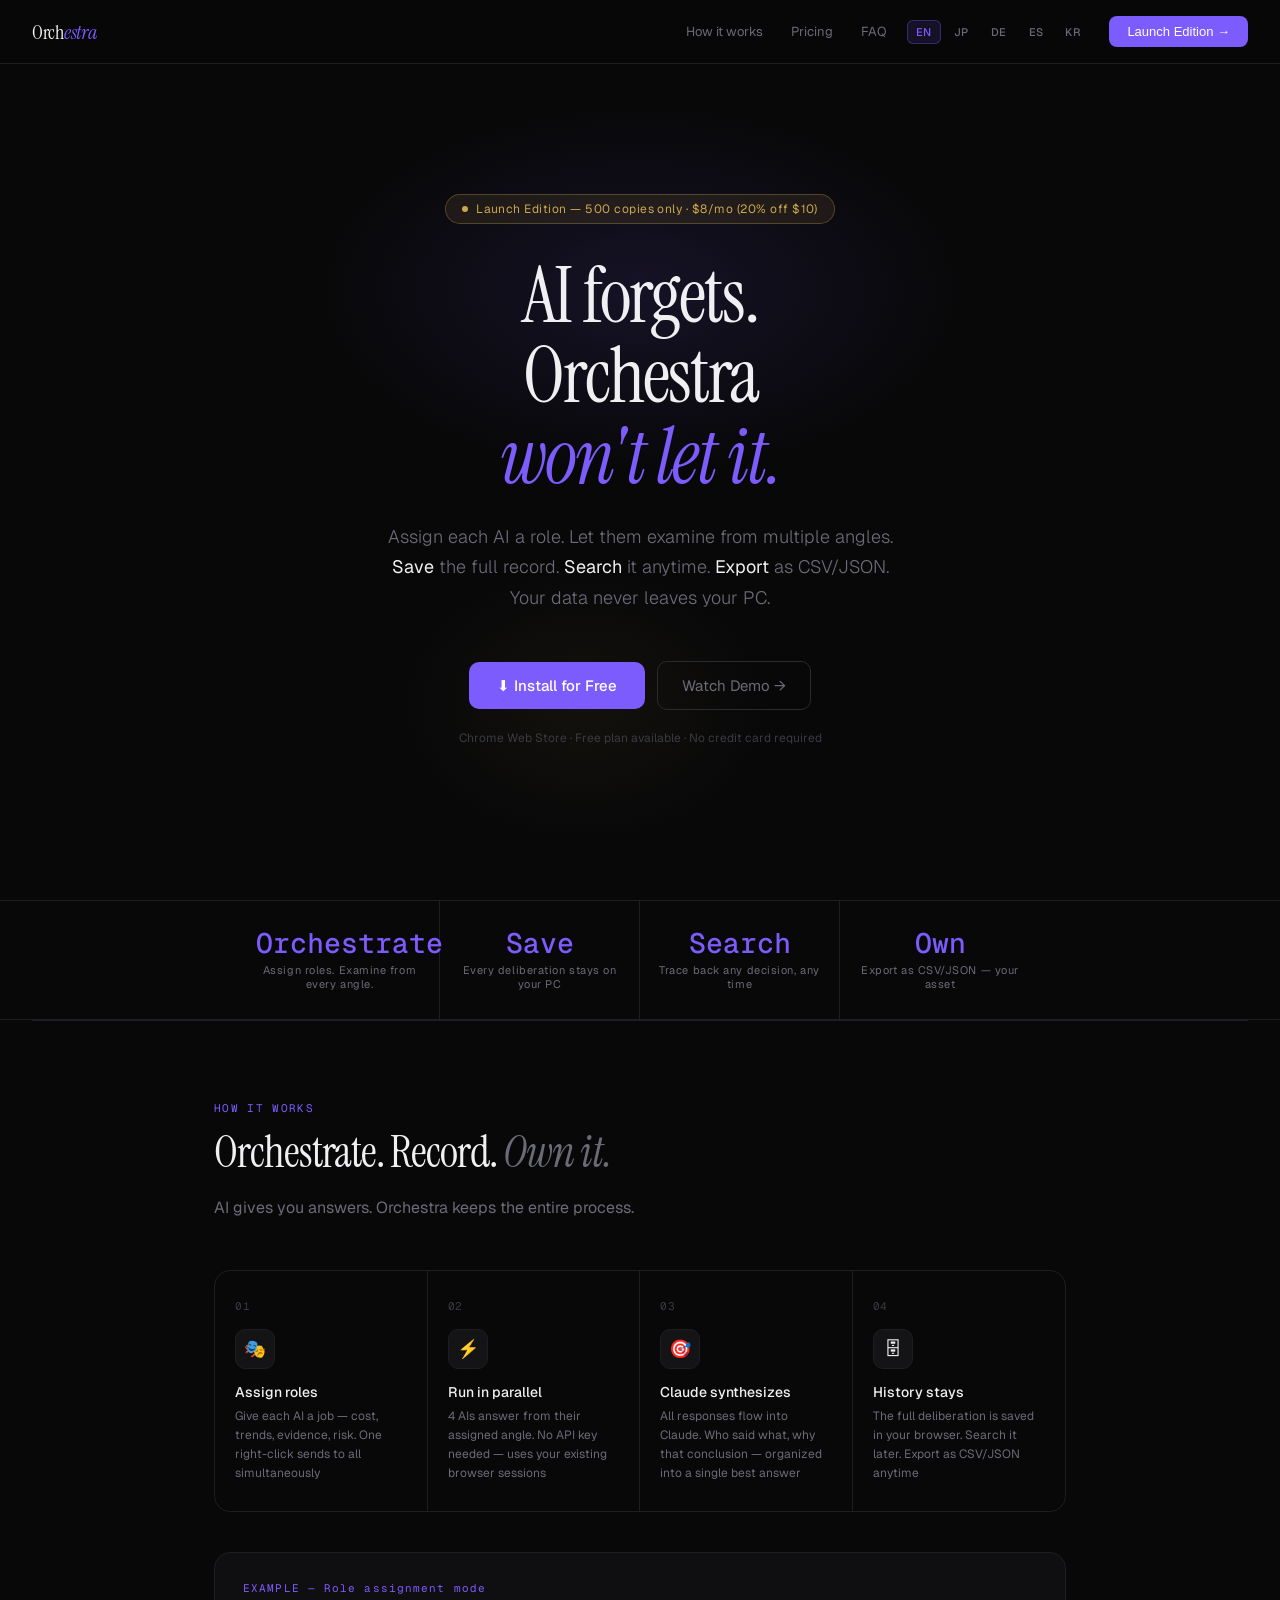
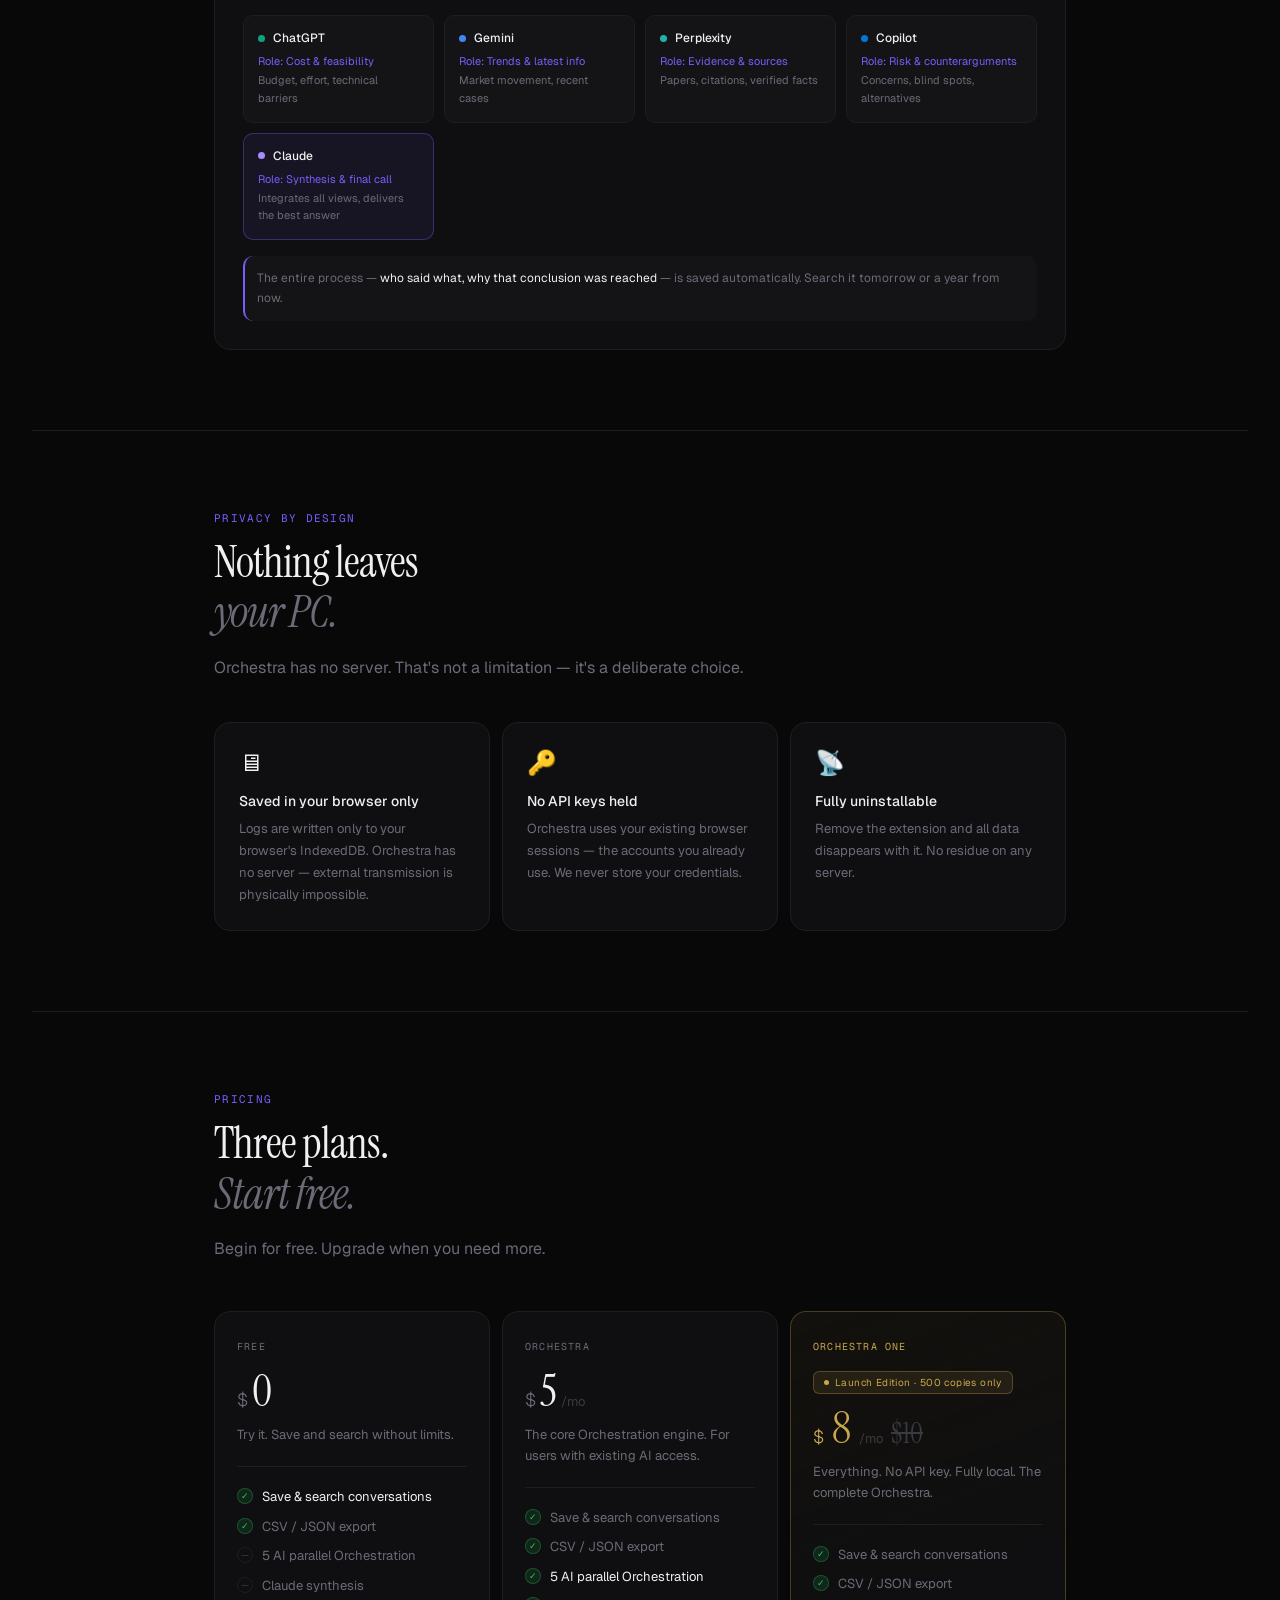
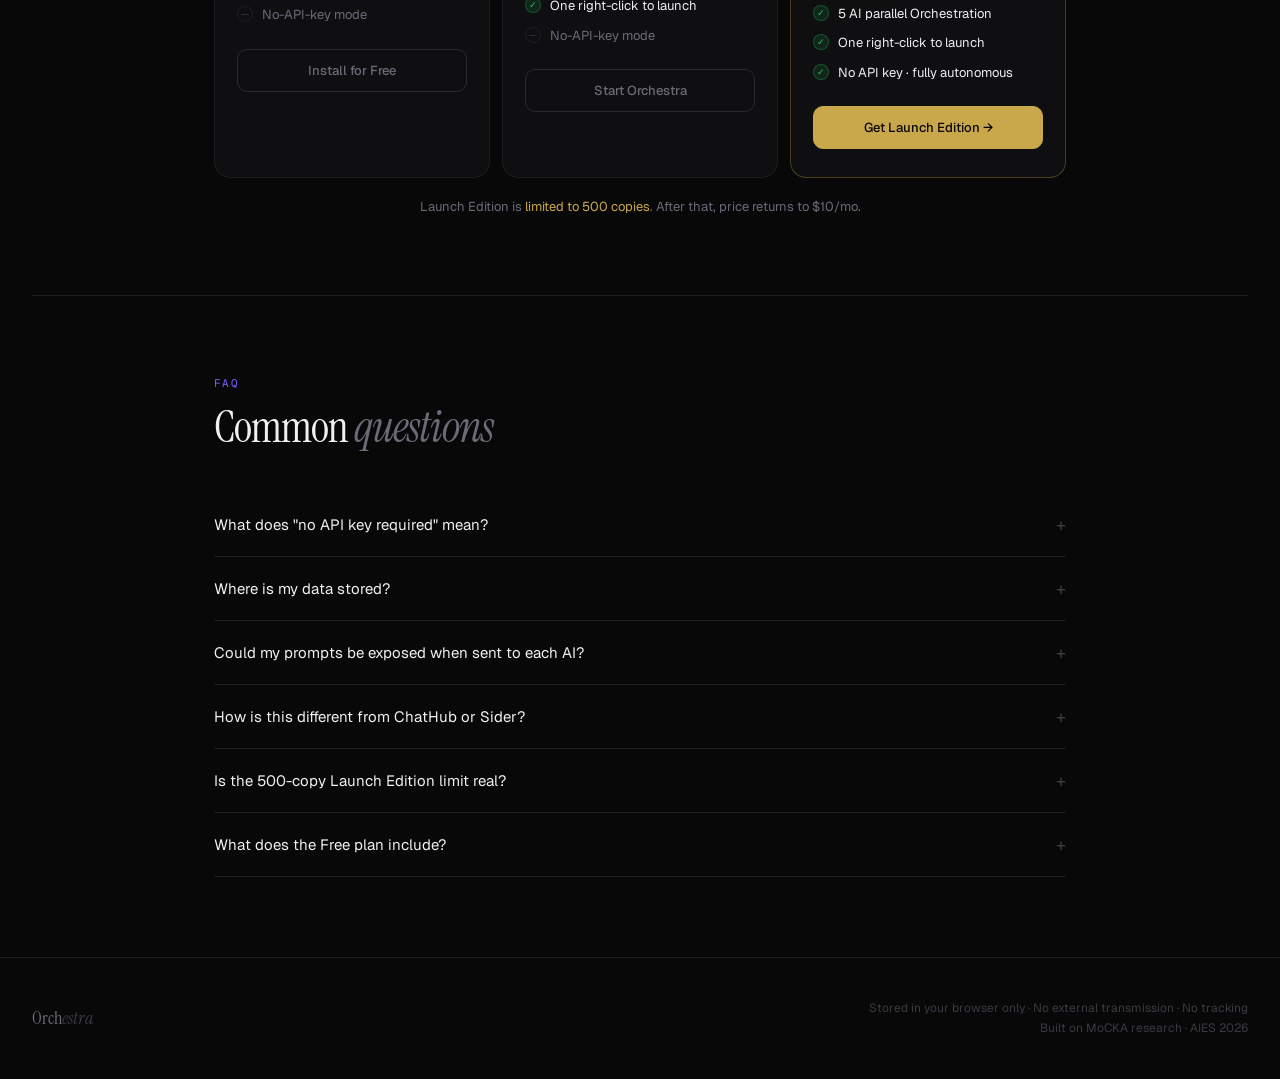
==== index.html @ 10154b28 "fix: move landing to root for GitHub Pages" ====
<!DOCTYPE html>
<html lang="en">
<head>
<meta charset="UTF-8">
<meta name="viewport" content="width=device-width,initial-scale=1">
<title>Orchestra — AI forgets. Orchestra doesn't let it.</title>
<link rel="preconnect" href="https://fonts.googleapis.com">
<link href="https://fonts.googleapis.com/css2?family=Instrument+Serif:ital@0;1&family=Geist:wght@300;400;500&family=Geist+Mono:wght@400;500&display=swap" rel="stylesheet">
<style>
:root{
  --bg:#080809;--surface:#0f0f11;--surface2:#141416;
  --border:#1e1e22;--border2:#2a2a30;--text:#f0f0f2;
  --muted:#6b6b78;--hint:#3a3a42;--accent:#7c5cfc;
  --accent-soft:rgba(124,92,252,.12);--accent-border:rgba(124,92,252,.35);
  --gold:#c9a84c;--gold-soft:rgba(201,168,76,.1);--gold-border:rgba(201,168,76,.3);
  --green:#22c55e;--r:10px;--rl:16px;
}
*{box-sizing:border-box;margin:0;padding:0}
html{scroll-behavior:smooth}
body{font-family:'Geist',sans-serif;background:var(--bg);color:var(--text);min-height:100vh;overflow-x:hidden;-webkit-font-smoothing:antialiased;}

/* ── LANG SWITCHER ── */
.lang-switcher{display:flex;gap:4px;align-items:center}
.lang-btn{
  font-size:11px;font-weight:500;letter-spacing:.04em;
  background:transparent;color:var(--muted);
  border:1px solid transparent;border-radius:6px;
  padding:4px 8px;cursor:pointer;transition:all .15s;
  font-family:'Geist',sans-serif;
}
.lang-btn:hover{color:var(--text);border-color:var(--border)}
.lang-btn.active{color:var(--accent);border-color:var(--accent-border);background:var(--accent-soft)}

nav{position:fixed;top:0;left:0;right:0;z-index:100;display:flex;align-items:center;justify-content:space-between;padding:16px 32px;background:rgba(8,8,9,.85);backdrop-filter:blur(12px);border-bottom:1px solid var(--border);}
.nav-logo{font-family:'Instrument Serif',serif;font-size:20px;letter-spacing:-.3px;color:var(--text);}
.nav-logo em{font-style:italic;color:var(--accent)}
.nav-right{display:flex;align-items:center;gap:20px}
.nav-links{display:flex;gap:28px}
.nav-links a{font-size:13px;color:var(--muted);text-decoration:none;transition:color .15s}
.nav-links a:hover{color:var(--text)}
.nav-cta{font-size:13px;font-weight:500;background:var(--accent);color:#fff;border:none;border-radius:8px;padding:8px 18px;cursor:pointer;transition:opacity .15s;}
.nav-cta:hover{opacity:.85}

.hero{min-height:100vh;display:flex;flex-direction:column;align-items:center;justify-content:center;text-align:center;padding:120px 24px 80px;position:relative;overflow:hidden;}
.hero-glow{position:absolute;top:10%;left:50%;transform:translateX(-50%);width:700px;height:400px;background:radial-gradient(ellipse,rgba(124,92,252,.12) 0%,transparent 65%);pointer-events:none;}
.hero-glow2{position:absolute;bottom:5%;left:30%;width:400px;height:300px;background:radial-gradient(ellipse,rgba(201,168,76,.06) 0%,transparent 65%);pointer-events:none;}
.launch-pill{display:inline-flex;align-items:center;gap:8px;background:var(--gold-soft);border:1px solid var(--gold-border);border-radius:100px;padding:6px 16px;font-size:12px;color:var(--gold);letter-spacing:.04em;margin-bottom:32px;animation:fadeUp .6s ease both;}
.launch-dot{width:6px;height:6px;border-radius:50%;background:var(--gold);animation:pulse 2s infinite;}
@keyframes pulse{0%,100%{opacity:1}50%{opacity:.3}}
@keyframes fadeUp{from{opacity:0;transform:translateY(16px)}to{opacity:1;transform:none}}
h1{font-family:'Instrument Serif',serif;font-size:clamp(48px,6vw,80px);font-weight:400;line-height:1.05;letter-spacing:-2px;color:var(--text);margin-bottom:24px;animation:fadeUp .6s .1s ease both;}
h1 em{font-style:italic;color:var(--accent)}
.hero-sub{font-size:18px;font-weight:300;color:var(--muted);line-height:1.7;max-width:540px;margin:0 auto 48px;animation:fadeUp .6s .2s ease both;}
.hero-sub strong{color:var(--text);font-weight:400}
.cta-row{display:flex;align-items:center;gap:12px;flex-wrap:wrap;justify-content:center;margin-bottom:20px;animation:fadeUp .6s .3s ease both;}
.btn-main{display:inline-flex;align-items:center;gap:8px;background:var(--accent);color:#fff;border:none;border-radius:var(--r);padding:14px 28px;font-family:'Geist',sans-serif;font-size:15px;font-weight:500;cursor:pointer;transition:all .2s;}
.btn-main:hover{background:#6b4ee0;transform:translateY(-1px)}
.btn-sub{display:inline-flex;align-items:center;gap:8px;background:transparent;color:var(--muted);border:1px solid var(--border2);border-radius:var(--r);padding:14px 24px;font-family:'Geist',sans-serif;font-size:15px;cursor:pointer;transition:all .2s;}
.btn-sub:hover{color:var(--text)}
.hero-hint{font-size:12px;color:var(--hint);animation:fadeUp .6s .4s ease both;}

.stats{display:flex;justify-content:center;gap:0;border-top:1px solid var(--border);border-bottom:1px solid var(--border);margin:0;}
.stat-item{flex:1;max-width:200px;text-align:center;padding:28px 16px;border-right:1px solid var(--border);}
.stat-item:last-child{border-right:none}
.stat-num{font-family:'Geist Mono',monospace;font-size:28px;font-weight:500;color:var(--text);line-height:1;margin-bottom:6px;}
.stat-num .accent{color:var(--accent)}
.stat-label{font-size:11px;color:var(--muted);letter-spacing:.05em}

section{padding:80px 24px;max-width:900px;margin:0 auto}
.section-tag{font-family:'Geist Mono',monospace;font-size:11px;letter-spacing:.12em;color:var(--accent);text-transform:uppercase;margin-bottom:12px;}
.section-h{font-family:'Instrument Serif',serif;font-size:clamp(28px,3.5vw,44px);font-weight:400;letter-spacing:-1px;color:var(--text);line-height:1.15;margin-bottom:16px;}
.section-h em{font-style:italic;color:var(--muted)}
.section-p{font-size:16px;color:var(--muted);line-height:1.75;max-width:560px;}
hr.divider{border:none;border-top:1px solid var(--border);margin:0 32px;}

.flow-grid{display:grid;grid-template-columns:repeat(4,1fr);gap:0;margin-top:48px;border:1px solid var(--border);border-radius:var(--rl);overflow:hidden;}
.flow-cell{padding:28px 20px;border-right:1px solid var(--border);}
.flow-cell:last-child{border-right:none}
.flow-num{font-family:'Geist Mono',monospace;font-size:11px;color:var(--hint);letter-spacing:.08em;margin-bottom:16px;}
.flow-icon2{width:40px;height:40px;border-radius:10px;background:var(--surface2);border:1px solid var(--border);display:flex;align-items:center;justify-content:center;font-size:18px;margin-bottom:14px;}
.flow-title{font-size:14px;font-weight:500;color:var(--text);margin-bottom:6px}
.flow-desc{font-size:12px;color:var(--muted);line-height:1.6}
.hl{color:var(--text)}

.diff-grid{display:grid;grid-template-columns:1fr 1fr;gap:12px;margin-top:40px;}
.diff-card{background:var(--surface);border:1px solid var(--border);border-radius:var(--rl);padding:24px;}
.diff-card.them{opacity:.7}
.diff-card.us{border-color:var(--accent-border);background:var(--accent-soft)}
.diff-tag{font-size:10px;letter-spacing:.1em;color:var(--muted);text-transform:uppercase;margin-bottom:16px;font-family:'Geist Mono',monospace;}
.diff-tag.us-tag{color:var(--accent)}
.diff-item{display:flex;align-items:flex-start;gap:10px;margin-bottom:12px;font-size:13px;}
.diff-item:last-child{margin-bottom:0}
.diff-icon{font-size:14px;margin-top:1px;flex-shrink:0}
.diff-text{color:var(--muted);line-height:1.5}
.diff-text strong{color:var(--text);font-weight:500}

.plans-grid{display:grid;grid-template-columns:repeat(3,1fr);gap:12px;margin-top:48px;}
.plan-card{background:var(--surface);border:1px solid var(--border);border-radius:var(--rl);padding:28px 22px;position:relative;transition:border-color .2s;}
.plan-card:hover{border-color:var(--border2)}
.plan-card.featured{border-color:var(--gold-border);background:linear-gradient(160deg,rgba(201,168,76,.06) 0%,var(--surface) 60%);}
.plan-label{font-family:'Geist Mono',monospace;font-size:10px;letter-spacing:.12em;color:var(--muted);text-transform:uppercase;margin-bottom:16px;}
.plan-label.gold{color:var(--gold)}
.launch-badge{display:inline-flex;align-items:center;gap:6px;background:var(--gold-soft);border:1px solid var(--gold-border);border-radius:6px;padding:4px 10px;font-size:10px;color:var(--gold);letter-spacing:.04em;margin-bottom:12px;}
.plan-price-row{display:flex;align-items:baseline;gap:4px;margin-bottom:4px}
.plan-price-main{font-family:'Instrument Serif',serif;font-size:44px;font-weight:400;color:var(--text);line-height:1;}
.plan-price-main.strike{text-decoration:line-through;color:var(--hint);font-size:28px;}
.plan-price-curr{font-size:18px;color:var(--muted);font-family:'Geist',sans-serif;font-weight:300;}
.plan-price-period{font-size:13px;color:var(--hint)}
.plan-desc2{font-size:13px;color:var(--muted);margin:12px 0 20px;line-height:1.6}
.plan-sep{height:1px;background:var(--border);margin-bottom:20px}
.feat-list{display:flex;flex-direction:column;gap:10px}
.feat-item{display:flex;align-items:flex-start;gap:9px;font-size:13px;}
.feat-check{width:16px;height:16px;border-radius:50%;flex-shrink:0;margin-top:1px;display:flex;align-items:center;justify-content:center;background:rgba(34,197,94,.12);border:1px solid rgba(34,197,94,.3);font-size:9px;color:var(--green);}
.feat-x{width:16px;height:16px;border-radius:50%;flex-shrink:0;margin-top:1px;display:flex;align-items:center;justify-content:center;background:transparent;border:1px solid var(--border);font-size:9px;color:var(--hint);}
.feat-text{color:var(--muted);line-height:1.5}
.feat-text.strong{color:var(--text)}
.limited-note{text-align:center;margin-top:20px;font-size:13px;color:var(--muted);}
.limited-note span{color:var(--gold)}
.plan-cta{display:block;width:100%;margin-top:24px;padding:12px;background:transparent;border:1px solid var(--border2);border-radius:var(--r);color:var(--muted);font-size:13px;font-weight:500;font-family:'Geist',sans-serif;cursor:pointer;transition:all .15s;text-align:center;}
.plan-cta:hover{color:var(--text)}
.plan-cta.gold-cta{background:var(--gold);color:#0a0800;border-color:var(--gold);}
.plan-cta.gold-cta:hover{background:#b8963e}

.faq-list{margin-top:40px;display:flex;flex-direction:column;gap:0}
.faq-item{border-bottom:1px solid var(--border);padding:20px 0;}
.faq-q{font-size:15px;color:var(--text);font-weight:400;cursor:pointer;display:flex;justify-content:space-between;align-items:center;gap:16px;}
.faq-q:hover{color:var(--muted)}
.faq-toggle{font-size:18px;color:var(--hint);flex-shrink:0;transition:transform .2s}
.faq-a{font-size:14px;color:var(--muted);line-height:1.75;padding-top:12px;display:none;}
.faq-item.open .faq-a{display:block}
.faq-item.open .faq-toggle{transform:rotate(45deg)}

footer{border-top:1px solid var(--border);padding:40px 32px;display:flex;align-items:center;justify-content:space-between;flex-wrap:wrap;gap:16px;}
.foot-logo{font-family:'Instrument Serif',serif;font-size:18px;color:var(--muted);}
.foot-logo em{font-style:italic;color:var(--hint)}
.foot-note{font-size:12px;color:var(--hint);line-height:1.7;text-align:right}

@media(max-width:700px){
  nav{padding:14px 20px}
  .nav-links{display:none}
  .flow-grid{grid-template-columns:1fr 1fr}
  .flow-cell{border-bottom:1px solid var(--border)}
  .diff-grid{grid-template-columns:1fr}
  .plans-grid{grid-template-columns:1fr}
  .stats{flex-wrap:wrap}
  .stat-item{border-right:none;border-bottom:1px solid var(--border);max-width:none}
  footer{flex-direction:column;align-items:flex-start}
  .foot-note{text-align:left}
}
@media(max-width:500px){.flow-grid{grid-template-columns:1fr}}
</style>
</head>
<body>

<nav>
  <div class="nav-logo">Orch<em>estra</em></div>
  <div class="nav-right">
    <div class="nav-links">
      <a href="#how" data-i18n="nav.how">How it works</a>
      <a href="#pricing" data-i18n="nav.pricing">Pricing</a>
      <a href="#faq" data-i18n="nav.faq">FAQ</a>
    </div>
    <div class="lang-switcher">
      <button class="lang-btn active" onclick="setLang('en')">EN</button>
      <button class="lang-btn" onclick="setLang('ja')">JP</button>
      <button class="lang-btn" onclick="setLang('de')">DE</button>
      <button class="lang-btn" onclick="setLang('es')">ES</button>
      <button class="lang-btn" onclick="setLang('ko')">KR</button>
    </div>
    <button class="nav-cta" onclick="document.getElementById('pricing').scrollIntoView({behavior:'smooth'})" data-i18n="nav.cta">Launch Edition →</button>
  </div>
</nav>

<div class="hero">
  <div class="hero-glow"></div>
  <div class="hero-glow2"></div>
  <div class="launch-pill">
    <span class="launch-dot"></span>
    <span data-i18n="hero.pill">Launch Edition — 500 copies only · $8/mo (20% off $10)</span>
  </div>
  <h1>
    <span data-i18n="hero.h1_line1">AI forgets.</span><br>
    Orchestra<br>
    <em data-i18n="hero.h1_line3">won't let it.</em>
  </h1>
  <p class="hero-sub">
    <span data-i18n="hero.sub">Assign each AI a role. Let them examine from multiple angles.</span><br>
    <strong data-i18n="hero.sub_strong1">Save</strong> <span data-i18n="hero.sub_mid">the full record.</span>
    <strong data-i18n="hero.sub_strong2">Search</strong> <span data-i18n="hero.sub_mid2">it anytime.</span>
    <strong data-i18n="hero.sub_strong3">Export</strong> <span data-i18n="hero.sub_end">as CSV/JSON.</span><br>
    <span data-i18n="hero.sub_privacy">Your data never leaves your PC.</span>
  </p>
  <div class="cta-row">
    <button class="btn-main" data-i18n="hero.btn_install">⬇ Install for Free</button>
    <button class="btn-sub" data-i18n="hero.btn_demo">Watch Demo →</button>
  </div>
  <p class="hero-hint" data-i18n="hero.hint">Chrome Web Store · Free plan available · No credit card required</p>
</div>

<div class="stats">
  <div class="stat-item">
    <div class="stat-num"><span class="accent">Orchestrate</span></div>
    <div class="stat-label" data-i18n="stats.s1_label">Assign roles. Examine from every angle.</div>
  </div>
  <div class="stat-item">
    <div class="stat-num"><span class="accent">Save</span></div>
    <div class="stat-label" data-i18n="stats.s2_label">Every deliberation stays on your PC</div>
  </div>
  <div class="stat-item">
    <div class="stat-num"><span class="accent">Search</span></div>
    <div class="stat-label" data-i18n="stats.s3_label">Trace back any decision, any time</div>
  </div>
  <div class="stat-item">
    <div class="stat-num"><span class="accent">Own</span></div>
    <div class="stat-label" data-i18n="stats.s4_label">Export as CSV/JSON — your asset</div>
  </div>
</div>

<hr class="divider">

<section id="how">
  <div class="section-tag" data-i18n="how.tag">How it works</div>
  <h2 class="section-h"><span data-i18n="how.h2_main">Orchestrate. Record.</span> <em data-i18n="how.h2_em">Own it.</em></h2>
  <p class="section-p" data-i18n="how.desc">AI gives you answers. Orchestra keeps the entire process.</p>
  <div class="flow-grid">
    <div class="flow-cell">
      <div class="flow-num">01</div>
      <div class="flow-icon2">🎭</div>
      <div class="flow-title" data-i18n="how.step1_title">Assign roles</div>
      <div class="flow-desc" data-i18n="how.step1_desc">Give each AI a job — cost, trends, evidence, risk. One right-click sends to all simultaneously</div>
    </div>
    <div class="flow-cell">
      <div class="flow-num">02</div>
      <div class="flow-icon2">⚡</div>
      <div class="flow-title" data-i18n="how.step2_title">Run in parallel</div>
      <div class="flow-desc" data-i18n="how.step2_desc">4 AIs answer from their assigned angle. No API key needed — uses your existing browser sessions</div>
    </div>
    <div class="flow-cell">
      <div class="flow-num">03</div>
      <div class="flow-icon2">🎯</div>
      <div class="flow-title" data-i18n="how.step3_title">Claude synthesizes</div>
      <div class="flow-desc" data-i18n="how.step3_desc">All responses flow into Claude. Who said what, why that conclusion — organized into a single best answer</div>
    </div>
    <div class="flow-cell">
      <div class="flow-num">04</div>
      <div class="flow-icon2">🗄</div>
      <div class="flow-title" data-i18n="how.step4_title">History stays</div>
      <div class="flow-desc" data-i18n="how.step4_desc">The full deliberation is saved in your browser. Search it later. Export as CSV/JSON anytime</div>
    </div>
  </div>
  <div style="margin-top:40px;background:var(--surface);border:1px solid var(--border);border-radius:var(--rl);padding:28px">
    <div style="font-family:'Geist Mono',monospace;font-size:11px;color:var(--accent);letter-spacing:.1em;margin-bottom:20px" data-i18n="how.example_label">EXAMPLE — Role assignment mode</div>
    <div style="display:grid;grid-template-columns:repeat(auto-fit,minmax(160px,1fr));gap:10px">
      <div style="background:var(--surface2);border:1px solid var(--border);border-radius:var(--r);padding:14px">
        <div style="display:flex;align-items:center;gap:8px;margin-bottom:8px"><div style="width:7px;height:7px;border-radius:50%;background:#10a37f;flex-shrink:0"></div><span style="font-size:12px;font-weight:500;color:var(--text)">ChatGPT</span></div>
        <div style="font-size:11px;color:var(--accent);margin-bottom:4px" data-i18n="how.role_chatgpt">Role: Cost & feasibility</div>
        <div style="font-size:11px;color:var(--muted);line-height:1.6" data-i18n="how.role_chatgpt_desc">Budget, effort, technical barriers</div>
      </div>
      <div style="background:var(--surface2);border:1px solid var(--border);border-radius:var(--r);padding:14px">
        <div style="display:flex;align-items:center;gap:8px;margin-bottom:8px"><div style="width:7px;height:7px;border-radius:50%;background:#4285f4;flex-shrink:0"></div><span style="font-size:12px;font-weight:500;color:var(--text)">Gemini</span></div>
        <div style="font-size:11px;color:var(--accent);margin-bottom:4px" data-i18n="how.role_gemini">Role: Trends & latest info</div>
        <div style="font-size:11px;color:var(--muted);line-height:1.6" data-i18n="how.role_gemini_desc">Market movement, recent cases</div>
      </div>
      <div style="background:var(--surface2);border:1px solid var(--border);border-radius:var(--r);padding:14px">
        <div style="display:flex;align-items:center;gap:8px;margin-bottom:8px"><div style="width:7px;height:7px;border-radius:50%;background:#20b2aa;flex-shrink:0"></div><span style="font-size:12px;font-weight:500;color:var(--text)">Perplexity</span></div>
        <div style="font-size:11px;color:var(--accent);margin-bottom:4px" data-i18n="how.role_perplexity">Role: Evidence & sources</div>
        <div style="font-size:11px;color:var(--muted);line-height:1.6" data-i18n="how.role_perplexity_desc">Papers, citations, verified facts</div>
      </div>
      <div style="background:var(--surface2);border:1px solid var(--border);border-radius:var(--r);padding:14px">
        <div style="display:flex;align-items:center;gap:8px;margin-bottom:8px"><div style="width:7px;height:7px;border-radius:50%;background:#0078d4;flex-shrink:0"></div><span style="font-size:12px;font-weight:500;color:var(--text)">Copilot</span></div>
        <div style="font-size:11px;color:var(--accent);margin-bottom:4px" data-i18n="how.role_copilot">Role: Risk & counterarguments</div>
        <div style="font-size:11px;color:var(--muted);line-height:1.6" data-i18n="how.role_copilot_desc">Concerns, blind spots, alternatives</div>
      </div>
      <div style="background:rgba(124,92,252,.08);border:1px solid var(--accent-border);border-radius:var(--r);padding:14px">
        <div style="display:flex;align-items:center;gap:8px;margin-bottom:8px"><div style="width:7px;height:7px;border-radius:50%;background:#a78bfa;flex-shrink:0"></div><span style="font-size:12px;font-weight:500;color:var(--text)">Claude</span></div>
        <div style="font-size:11px;color:var(--accent);margin-bottom:4px" data-i18n="how.role_claude">Role: Synthesis & final call</div>
        <div style="font-size:11px;color:var(--muted);line-height:1.6" data-i18n="how.role_claude_desc">Integrates all views, delivers the best answer</div>
      </div>
    </div>
    <div style="margin-top:16px;padding:12px;background:var(--surface2);border-radius:var(--r);border-left:2px solid var(--accent)">
      <div style="font-size:12px;color:var(--muted);line-height:1.7" data-i18n-html="how.process_note">The entire process — <span class="hl">who said what, why that conclusion was reached</span> — is saved automatically. Search it tomorrow or a year from now.</div>
    </div>
  </div>
</section>

<hr class="divider">

<section>
  <div class="section-tag" data-i18n="privacy.tag">Privacy by Design</div>
  <h2 class="section-h"><span data-i18n="privacy.h2_main">Nothing leaves</span><br><em data-i18n="privacy.h2_em">your PC.</em></h2>
  <p class="section-p" data-i18n="privacy.desc">Orchestra has no server. That's not a limitation — it's a deliberate choice.</p>
  <div style="display:grid;grid-template-columns:repeat(auto-fit,minmax(200px,1fr));gap:12px;margin-top:40px">
    <div style="background:var(--surface);border:1px solid var(--border);border-radius:var(--rl);padding:24px">
      <div style="font-size:24px;margin-bottom:14px">🖥</div>
      <div style="font-size:14px;font-weight:500;color:var(--text);margin-bottom:8px" data-i18n="privacy.p1_title">Saved in your browser only</div>
      <div style="font-size:13px;color:var(--muted);line-height:1.7" data-i18n="privacy.p1_desc">Logs are written only to your browser's IndexedDB. Orchestra has no server — external transmission is physically impossible.</div>
    </div>
    <div style="background:var(--surface);border:1px solid var(--border);border-radius:var(--rl);padding:24px">
      <div style="font-size:24px;margin-bottom:14px">🔑</div>
      <div style="font-size:14px;font-weight:500;color:var(--text);margin-bottom:8px" data-i18n="privacy.p2_title">No API keys held</div>
      <div style="font-size:13px;color:var(--muted);line-height:1.7" data-i18n="privacy.p2_desc">Orchestra uses your existing browser sessions — the accounts you already use. We never store your credentials.</div>
    </div>
    <div style="background:var(--surface);border:1px solid var(--border);border-radius:var(--rl);padding:24px">
      <div style="font-size:24px;margin-bottom:14px">📡</div>
      <div style="font-size:14px;font-weight:500;color:var(--text);margin-bottom:8px" data-i18n="privacy.p3_title">Fully uninstallable</div>
      <div style="font-size:13px;color:var(--muted);line-height:1.7" data-i18n="privacy.p3_desc">Remove the extension and all data disappears with it. No residue on any server.</div>
    </div>
  </div>
</section>

<hr class="divider">

<section id="pricing">
  <div class="section-tag" data-i18n="pricing.tag">Pricing</div>
  <h2 class="section-h"><span data-i18n="pricing.h2_main">Three plans.</span><br><em data-i18n="pricing.h2_em">Start free.</em></h2>
  <p class="section-p" data-i18n="pricing.desc">Begin for free. Upgrade when you need more.</p>
  <div class="plans-grid">
    <div class="plan-card">
      <div class="plan-label" data-i18n="pricing.free_label">Free</div>
      <div class="plan-price-row">
        <span class="plan-price-curr">$</span>
        <span class="plan-price-main" data-i18n="pricing.free_price">0</span>
      </div>
      <div class="plan-desc2" data-i18n="pricing.free_desc">Try it. Save and search without limits.</div>
      <div class="plan-sep"></div>
      <div class="feat-list">
        <div class="feat-item"><div class="feat-check">✓</div><div class="feat-text strong" data-i18n="pricing.free_f1">Save & search conversations</div></div>
        <div class="feat-item"><div class="feat-check">✓</div><div class="feat-text" data-i18n="pricing.free_f2">CSV / JSON export</div></div>
        <div class="feat-item"><div class="feat-x">—</div><div class="feat-text" data-i18n="pricing.free_f3">5 AI parallel Orchestration</div></div>
        <div class="feat-item"><div class="feat-x">—</div><div class="feat-text" data-i18n="pricing.free_f4">Claude synthesis</div></div>
        <div class="feat-item"><div class="feat-x">—</div><div class="feat-text" data-i18n="pricing.free_f5">No-API-key mode</div></div>
      </div>
      <button class="plan-cta" data-i18n="pricing.free_cta">Install for Free</button>
    </div>
    <div class="plan-card">
      <div class="plan-label" data-i18n="pricing.orch_label">Orchestra</div>
      <div class="plan-price-row">
        <span class="plan-price-curr">$</span>
        <span class="plan-price-main" data-i18n="pricing.orch_price">5</span>
        <span class="plan-price-period" data-i18n="pricing.orch_period">/mo</span>
      </div>
      <div class="plan-desc2" data-i18n="pricing.orch_desc">The core Orchestration engine. For users with existing AI access.</div>
      <div class="plan-sep"></div>
      <div class="feat-list">
        <div class="feat-item"><div class="feat-check">✓</div><div class="feat-text" data-i18n="pricing.orch_f1">Save & search conversations</div></div>
        <div class="feat-item"><div class="feat-check">✓</div><div class="feat-text" data-i18n="pricing.orch_f2">CSV / JSON export</div></div>
        <div class="feat-item"><div class="feat-check">✓</div><div class="feat-text strong" data-i18n="pricing.orch_f3">5 AI parallel Orchestration</div></div>
        <div class="feat-item"><div class="feat-check">✓</div><div class="feat-text strong" data-i18n="pricing.orch_f4">One right-click to launch</div></div>
        <div class="feat-item"><div class="feat-x">—</div><div class="feat-text" data-i18n="pricing.orch_f5">No-API-key mode</div></div>
      </div>
      <button class="plan-cta" data-i18n="pricing.orch_cta">Start Orchestra</button>
    </div>
    <div class="plan-card featured">
      <div class="plan-label gold" data-i18n="pricing.one_label">Orchestra One</div>
      <div class="launch-badge">
        <span style="width:5px;height:5px;border-radius:50%;background:var(--gold);display:inline-block"></span>
        <span data-i18n="pricing.one_launch">Launch Edition · 500 copies only</span>
      </div>
      <div class="plan-price-row" style="gap:8px;align-items:baseline">
        <span class="plan-price-curr" style="color:var(--gold)">$</span>
        <span class="plan-price-main" style="color:var(--gold)" data-i18n="pricing.one_price">8</span>
        <span class="plan-price-period" data-i18n="pricing.one_period">/mo</span>
        <span class="plan-price-main strike" data-i18n="pricing.one_strike">$10</span>
      </div>
      <div class="plan-desc2" data-i18n="pricing.one_desc">Everything. No API key. Fully local. The complete Orchestra.</div>
      <div class="plan-sep"></div>
      <div class="feat-list">
        <div class="feat-item"><div class="feat-check">✓</div><div class="feat-text" data-i18n="pricing.one_f1">Save & search conversations</div></div>
        <div class="feat-item"><div class="feat-check">✓</div><div class="feat-text" data-i18n="pricing.one_f2">CSV / JSON export</div></div>
        <div class="feat-item"><div class="feat-check">✓</div><div class="feat-text strong" data-i18n="pricing.one_f3">5 AI parallel Orchestration</div></div>
        <div class="feat-item"><div class="feat-check">✓</div><div class="feat-text strong" data-i18n="pricing.one_f4">One right-click to launch</div></div>
        <div class="feat-item"><div class="feat-check">✓</div><div class="feat-text strong" data-i18n="pricing.one_f5">No API key · fully autonomous</div></div>
      </div>
      <button class="plan-cta gold-cta" data-i18n="pricing.one_cta">Get Launch Edition →</button>
    </div>
  </div>
  <p class="limited-note" data-i18n-html="pricing.limited_note">Launch Edition is <span>limited to 500 copies</span>. After that, price returns to $10/mo.</p>
</section>

<hr class="divider">

<section id="faq">
  <div class="section-tag" data-i18n="faq.tag">FAQ</div>
  <h2 class="section-h"><span data-i18n="faq.h2_main">Common</span> <em data-i18n="faq.h2_em">questions</em></h2>
  <div class="faq-list">
    <div class="faq-item">
      <div class="faq-q" onclick="this.parentElement.classList.toggle('open')">
        <span data-i18n="faq.q1">What does "no API key required" mean?</span>
        <span class="faq-toggle">+</span>
      </div>
      <div class="faq-a" data-i18n="faq.a1">Orchestra uses the browser sessions you already have — your ChatGPT, Gemini, Copilot, and Perplexity logins. You don't need to purchase API keys from OpenAI or Anthropic.</div>
    </div>
    <div class="faq-item">
      <div class="faq-q" onclick="this.parentElement.classList.toggle('open')">
        <span data-i18n="faq.q2">Where is my data stored?</span>
        <span class="faq-toggle">+</span>
      </div>
      <div class="faq-a" data-i18n="faq.a2">All conversation logs are written only to your browser's IndexedDB. Orchestra has no server — external transmission is physically impossible.</div>
    </div>
    <div class="faq-item">
      <div class="faq-q" onclick="this.parentElement.classList.toggle('open')">
        <span data-i18n="faq.q3">Could my prompts be exposed when sent to each AI?</span>
        <span class="faq-toggle">+</span>
      </div>
      <div class="faq-a" data-i18n-html="faq.a3">Honestly: yes, in the same way as using those AI services directly. Never send confidential business data to any AI tool.</div>
    </div>
    <div class="faq-item">
      <div class="faq-q" onclick="this.parentElement.classList.toggle('open')">
        <span data-i18n="faq.q4">How is this different from ChatHub or Sider?</span>
        <span class="faq-toggle">+</span>
      </div>
      <div class="faq-a" data-i18n="faq.a4">ChatHub and Sider route your queries through their own servers. Orchestra has no such relay. Your browser communicates directly with each AI.</div>
    </div>
    <div class="faq-item">
      <div class="faq-q" onclick="this.parentElement.classList.toggle('open')">
        <span data-i18n="faq.q5">Is the 500-copy Launch Edition limit real?</span>
        <span class="faq-toggle">+</span>
      </div>
      <div class="faq-a" data-i18n="faq.a5">Yes. Once 500 copies are sold, the Gumroad price switches to $10/mo. Early buyers keep $8/mo for the life of their subscription.</div>
    </div>
    <div class="faq-item">
      <div class="faq-q" onclick="this.parentElement.classList.toggle('open')">
        <span data-i18n="faq.q6">What does the Free plan include?</span>
        <span class="faq-toggle">+</span>
      </div>
      <div class="faq-a" data-i18n="faq.a6">Free includes conversation saving, search, and CSV/JSON export — forever, with no time limit.</div>
    </div>
  </div>
</section>

<footer>
  <div class="foot-logo">Orch<em>estra</em></div>
  <div class="foot-note">
    <span data-i18n="footer.note">Stored in your browser only · No external transmission · No tracking</span><br>
    <span style="color:var(--hint)" data-i18n="footer.built">Built on MoCKA research · AIES 2026</span>
  </div>
</footer>

<script>
// ── i18n engine ──────────────────────────────────────────────────────────────
const LOCALES = {};
const LANGS = ['en','ja','de','es','ko'];
let currentLang = 'en';

async function loadLocale(lang) {
  if (LOCALES[lang]) return LOCALES[lang];
  // Inline locales to avoid CORS issues when opened as local file
  return null;
}

function getNestedValue(obj, path) {
  return path.split('.').reduce((acc, key) => acc && acc[key], obj);
}

function applyTranslations(lang) {
  const data = LOCALES[lang];
  if (!data) return;

  // data-i18n (text)
  document.querySelectorAll('[data-i18n]').forEach(el => {
    const key = el.getAttribute('data-i18n');
    const val = getNestedValue(data, key);
    if (val !== undefined) el.textContent = val;
  });

  // data-i18n-html (innerHTML)
  document.querySelectorAll('[data-i18n-html]').forEach(el => {
    const key = el.getAttribute('data-i18n-html');
    const val = getNestedValue(data, key);
    if (val !== undefined) el.innerHTML = val;
  });

  // lang buttons
  document.querySelectorAll('.lang-btn').forEach(btn => {
    btn.classList.remove('active');
  });
  const map = {en:'EN',ja:'JP',de:'DE',es:'ES',ko:'KR'};
  document.querySelectorAll('.lang-btn').forEach(btn => {
    if (btn.textContent.trim() === map[lang]) btn.classList.add('active');
  });

  document.documentElement.lang = lang;
  currentLang = lang;
  localStorage.setItem('orchestra_lang', lang);
}

function setLang(lang) {
  if (LOCALES[lang]) {
    applyTranslations(lang);
  }
}

// ── Inline locale data ───────────────────────────────────────────────────────
LOCALES['en'] = {"lang_name":"English","nav":{"how":"How it works","pricing":"Pricing","faq":"FAQ","cta":"Launch Edition →"},"hero":{"pill":"Launch Edition — 500 copies only · $8/mo (20% off $10)","h1_line1":"AI forgets.","h1_line2":"Orchestra","h1_line3":"won't let it.","sub":"Assign each AI a role. Let them examine from multiple angles.","sub_strong1":"Save","sub_mid":"the full record.","sub_strong2":"Search","sub_mid2":"it anytime.","sub_strong3":"Export","sub_end":"as CSV/JSON.","sub_privacy":"Your data never leaves your PC.","btn_install":"⬇ Install for Free","btn_demo":"Watch Demo →","hint":"Chrome Web Store · Free plan available · No credit card required"},"stats":{"s1_label":"Assign roles. Examine from every angle.","s2_label":"Every deliberation stays on your PC","s3_label":"Trace back any decision, any time","s4_label":"Export as CSV/JSON — your asset"},"how":{"tag":"How it works","h2_main":"Orchestrate. Record.","h2_em":"Own it.","desc":"AI gives you answers. Orchestra keeps the entire process.","step1_title":"Assign roles","step1_desc":"Give each AI a job — cost, trends, evidence, risk. One right-click sends to all simultaneously","step2_title":"Run in parallel","step2_desc":"4 AIs answer from their assigned angle. No API key needed — uses your existing browser sessions","step3_title":"Claude synthesizes","step3_desc":"All responses flow into Claude. Who said what, why that conclusion — organized into a single best answer","step4_title":"History stays","step4_desc":"The full deliberation is saved in your browser. Search it later. Export as CSV/JSON anytime","example_label":"EXAMPLE — Role assignment mode","role_chatgpt":"Role: Cost & feasibility","role_chatgpt_desc":"Budget, effort, technical barriers","role_gemini":"Role: Trends & latest info","role_gemini_desc":"Market movement, recent cases","role_perplexity":"Role: Evidence & sources","role_perplexity_desc":"Papers, citations, verified facts","role_copilot":"Role: Risk & counterarguments","role_copilot_desc":"Concerns, blind spots, alternatives","role_claude":"Role: Synthesis & final call","role_claude_desc":"Integrates all views, delivers the best answer","process_note":"The entire process — <span class=\"hl\">who said what, why that conclusion was reached</span> — is saved automatically. Search it tomorrow or a year from now."},"privacy":{"tag":"Privacy by Design","h2_main":"Nothing leaves","h2_em":"your PC.","desc":"Orchestra has no server. That's not a limitation — it's a deliberate choice.","p1_title":"Saved in your browser only","p1_desc":"Logs are written only to your browser's IndexedDB. Orchestra has no server — external transmission is physically impossible.","p2_title":"No API keys held","p2_desc":"Orchestra uses your existing browser sessions — the accounts you already use. We never store your credentials.","p3_title":"Fully uninstallable","p3_desc":"Remove the extension and all data disappears with it. No residue on any server."},"pricing":{"tag":"Pricing","h2_main":"Three plans.","h2_em":"Start free.","desc":"Begin for free. Upgrade when you need more.","free_label":"Free","free_price":"0","free_desc":"Try it. Save and search without limits.","free_f1":"Save & search conversations","free_f2":"CSV / JSON export","free_f3":"5 AI parallel Orchestration","free_f4":"Claude synthesis","free_f5":"No-API-key mode","free_cta":"Install for Free","orch_label":"Orchestra","orch_price":"5","orch_period":"/mo","orch_desc":"The core Orchestration engine. For users with existing AI access.","orch_f1":"Save & search conversations","orch_f2":"CSV / JSON export","orch_f3":"5 AI parallel Orchestration","orch_f4":"One right-click to launch","orch_f5":"No-API-key mode","orch_cta":"Start Orchestra","one_label":"Orchestra One","one_launch":"Launch Edition · 500 copies only","one_price":"8","one_period":"/mo","one_strike":"$10","one_desc":"Everything. No API key. Fully local. The complete Orchestra.","one_f1":"Save & search conversations","one_f2":"CSV / JSON export","one_f3":"5 AI parallel Orchestration","one_f4":"One right-click to launch","one_f5":"No API key · fully autonomous","one_cta":"Get Launch Edition →","limited_note":"Launch Edition is <span>limited to 500 copies</span>. After that, price returns to $10/mo."},"faq":{"tag":"FAQ","h2_main":"Common","h2_em":"questions","q1":"What does \"no API key required\" mean?","a1":"Orchestra uses the browser sessions you already have — your ChatGPT, Gemini, Copilot, and Perplexity logins. You don't need to purchase API keys from OpenAI or Anthropic. It works with the accounts you already use every day.","q2":"Where is my data stored?","a2":"All conversation logs are written only to your browser's IndexedDB. Orchestra has no server, no cloud storage, no database of its own — external transmission is physically impossible. Uninstall the extension and the data disappears with it.","q3":"Could my prompts be exposed when sent to each AI?","a3":"Honestly: yes, in the same way as using those AI services directly. When Orchestra sends your prompt to ChatGPT, Gemini, Copilot, or Perplexity, that content reaches each company's servers.<br><br>Never send confidential business data, personal information, or unpublished work to any AI tool. What Orchestra protects you from is Orchestra itself — we have no server to collect your data.","q4":"How is this different from ChatHub or Sider?","a4":"ChatHub and Sider route your queries through their own servers before forwarding to AI services — your data enters a third-party database. Orchestra has no such relay. Your browser communicates directly with each AI. Also, ChatHub shows answers side by side for you to compare. Orchestra has Claude synthesize everything into one best response.","q5":"Is the 500-copy Launch Edition limit real?","a5":"Yes. Once 500 copies are sold, the Gumroad price switches to $10/mo and the listing changes to \"Launch Edition sold out.\" Early buyers keep $8/mo for the life of their subscription.","q6":"What does the Free plan include?","a6":"Free includes conversation saving, search, and CSV/JSON export — forever, with no time limit. The 5 AI parallel Orchestration and Claude synthesis are available on Orchestra and Orchestra One. Start free, upgrade when you need parallel deliberation."},"footer":{"note":"Stored in your browser only · No external transmission · No tracking","built":"Built on MoCKA research · AIES 2026"}};

LOCALES['ja'] = {"lang_name":"日本語","nav":{"how":"仕組み","pricing":"料金","faq":"よくある質問","cta":"Launch Edition →"},"hero":{"pill":"Launch Edition — 500本限定 · 月$8（$10より20%OFF）","h1_line1":"AIは忘れる。","h1_line2":"Orchestra は、","h1_line3":"忘れさせない。","sub":"各AIに役割を与え、多角的に検討させる。","sub_strong1":"保存","sub_mid":"して、","sub_strong2":"検索","sub_mid2":"して、","sub_strong3":"エクスポート","sub_end":"。すべてCSV/JSONで。","sub_privacy":"データはあなたのPCから一切外に出ません。","btn_install":"⬇ 無料でインストール","btn_demo":"デモを見る →","hint":"Chrome Web Store · 無料プランあり · クレジットカード不要"},"stats":{"s1_label":"役割を割り当て、あらゆる角度から検討","s2_label":"議論の全記録があなたのPCに残る","s3_label":"どの決断も、いつでも遡れる","s4_label":"CSV/JSONでエクスポート — あなたの資産に"},"how":{"tag":"仕組み","h2_main":"議論して、記録して、","h2_em":"自分のものにする。","desc":"AIは答えを出す。Orchestraはそのプロセス全体を保存する。","step1_title":"役割を割り当てる","step1_desc":"各AIにコスト・トレンド・根拠・リスクなどの担当を設定。右クリック1回で全AIに同時送信","step2_title":"並列で動かす","step2_desc":"4つのAIが担当角度から回答。APIキー不要 — 既存のブラウザセッションを使用","step3_title":"Claudeが統合する","step3_desc":"全回答がClaudeに集約。誰が何を言ったか、なぜその結論か — 最良の一答に整理される","step4_title":"履歴が残る","step4_desc":"議論の全記録がブラウザに保存。後から検索、CSV/JSONでいつでもエクスポート","example_label":"例 — 役割割り当てモード","role_chatgpt":"担当: コスト・実現性","role_chatgpt_desc":"予算、工数、技術的障壁","role_gemini":"担当: トレンド・最新情報","role_gemini_desc":"市場動向、最近の事例","role_perplexity":"担当: 根拠・情報源","role_perplexity_desc":"論文、引用、検証済み事実","role_copilot":"担当: リスク・反論","role_copilot_desc":"懸念点、盲点、代替案","role_claude":"担当: 統合・最終判断","role_claude_desc":"全視点を統合し、最良の答えを導く","process_note":"議論の全プロセス — <span class=\"hl\">誰が何を言い、なぜその結論に至ったか</span> — が自動保存される。明日でも1年後でも検索できる。"},"privacy":{"tag":"プライバシー設計","h2_main":"データは","h2_em":"外に出ない。","desc":"Orchestraにサーバーはありません。制限ではなく、意図した設計です。","p1_title":"ブラウザ内にのみ保存","p1_desc":"ログはブラウザのIndexedDBにのみ書き込まれます。Orchestraにサーバーはなく、外部送信は物理的に不可能です。","p2_title":"APIキーを保持しない","p2_desc":"既存のブラウザセッション（普段使っているアカウント）をそのまま使用。認証情報を保存することはありません。","p3_title":"完全にアンインストール可能","p3_desc":"拡張機能を削除すれば、すべてのデータが消えます。サーバーには何も残りません。"},"pricing":{"tag":"料金","h2_main":"3つのプラン。","h2_em":"まず無料から。","desc":"無料で始めて、必要になったらアップグレード。","free_label":"Free","free_price":"0","free_desc":"試してみる。保存と検索は無制限。","free_f1":"会話の保存・検索","free_f2":"CSV / JSON エクスポート","free_f3":"5AI並列オーケストレーション","free_f4":"Claude統合","free_f5":"APIキー不要モード","free_cta":"無料でインストール","orch_label":"Orchestra","orch_price":"5","orch_period":"/月","orch_desc":"コアのオーケストレーションエンジン。既存AIアクセスをお持ちの方向け。","orch_f1":"会話の保存・検索","orch_f2":"CSV / JSON エクスポート","orch_f3":"5AI並列オーケストレーション","orch_f4":"右クリック1回で起動","orch_f5":"APIキー不要モード","orch_cta":"Orchestraを始める","one_label":"Orchestra One","one_launch":"Launch Edition · 500本限定","one_price":"8","one_period":"/月","one_strike":"$10","one_desc":"すべての機能。APIキー不要。完全ローカル。完全版Orchestra。","one_f1":"会話の保存・検索","one_f2":"CSV / JSON エクスポート","one_f3":"5AI並列オーケストレーション","one_f4":"右クリック1回で起動","one_f5":"APIキー不要 · 完全自律動作","one_cta":"Launch Editionを入手 →","limited_note":"Launch Editionは<span>500本限定</span>。完売後は月$10に戻ります。"},"faq":{"tag":"よくある質問","h2_main":"よくある","h2_em":"質問","q1":"「APIキー不要」とはどういう意味ですか？","a1":"Orchestraはすでにお持ちのブラウザセッションをそのまま使用します。ChatGPT、Gemini、Copilot、PerplexityへのログインはそのままでOK。OpenAIやAnthropicからAPIキーを購入する必要はありません。","q2":"データはどこに保存されますか？","a2":"すべての会話ログはブラウザのIndexedDBにのみ書き込まれます。Orchestraにはサーバーも、クラウドストレージも、独自データベースもありません。外部送信は物理的に不可能です。","q3":"各AIにプロンプトが送信される際、内容が漏れる可能性はありますか？","a3":"正直にお答えします：あります。各AIサービスを直接使用する場合と同様です。機密ビジネスデータ、個人情報、未公開の作品はどのAIツールにも送信しないでください。","q4":"ChatHubやSiderとの違いは何ですか？","a4":"ChatHubやSiderはクエリをAIサービスへ転送する前に自身のサーバーを経由します。Orchestraにそのような中継はありません。ブラウザが各AIと直接通信します。またOrchestraはClaudeがすべてを1つの最良の回答に統合します。","q5":"500本限定のLaunch Editionは本当ですか？","a5":"はい。500本完売後、GumroadTransfer価格は月$10に切り替わります。早期購入者は生涯月$8が維持されます。","q6":"無料プランには何が含まれますか？","a6":"無料プランには会話の保存、検索、CSV/JSONエクスポートが期間制限なく含まれます。まず無料で始め、並列議論が必要になったらアップグレードしてください。"},"footer":{"note":"ブラウザ内にのみ保存 · 外部送信なし · トラッキングなし","built":"MoCKA研究に基づく · AIES 2026"}};

LOCALES['de'] = {"lang_name":"Deutsch","nav":{"how":"So funktioniert's","pricing":"Preise","faq":"FAQ","cta":"Launch Edition →"},"hero":{"pill":"Launch Edition — nur 500 Exemplare · 8$/Monat (20% Rabatt auf $10)","h1_line1":"KI vergisst.","h1_line2":"Orchestra","h1_line3":"lässt es nicht zu.","sub":"Weise jeder KI eine Rolle zu. Lass sie aus verschiedenen Perspektiven analysieren.","sub_strong1":"Speichern","sub_mid":"des vollständigen Protokolls.","sub_strong2":"Suchen","sub_mid2":"jederzeit.","sub_strong3":"Exportieren","sub_end":"als CSV/JSON.","sub_privacy":"Deine Daten verlassen deinen PC niemals.","btn_install":"⬇ Kostenlos installieren","btn_demo":"Demo ansehen →","hint":"Chrome Web Store · Kostenloser Plan verfügbar · Keine Kreditkarte erforderlich"},"stats":{"s1_label":"Rollen zuweisen. Aus jedem Winkel analysieren.","s2_label":"Jede Beratung bleibt auf deinem PC","s3_label":"Jede Entscheidung jederzeit nachverfolgen","s4_label":"Als CSV/JSON exportieren — dein Eigentum"},"how":{"tag":"So funktioniert's","h2_main":"Orchestrieren. Aufzeichnen.","h2_em":"Besitzen.","desc":"KI gibt dir Antworten. Orchestra behält den gesamten Prozess.","step1_title":"Rollen zuweisen","step1_desc":"Gib jeder KI eine Aufgabe — Kosten, Trends, Belege, Risiken. Ein Rechtsklick sendet an alle gleichzeitig","step2_title":"Parallel ausführen","step2_desc":"4 KIs antworten aus ihrer zugewiesenen Perspektive. Kein API-Schlüssel nötig — nutzt deine vorhandenen Browser-Sitzungen","step3_title":"Claude synthetisiert","step3_desc":"Alle Antworten fließen in Claude. Wer was sagte, warum diese Schlussfolgerung — in einer optimalen Antwort zusammengefasst","step4_title":"Verlauf bleibt erhalten","step4_desc":"Die vollständige Beratung wird in deinem Browser gespeichert. Später suchen. Jederzeit als CSV/JSON exportieren","example_label":"BEISPIEL — Rollenzuweisungsmodus","role_chatgpt":"Rolle: Kosten & Machbarkeit","role_chatgpt_desc":"Budget, Aufwand, technische Hürden","role_gemini":"Rolle: Trends & aktuelle Infos","role_gemini_desc":"Marktbewegungen, aktuelle Fälle","role_perplexity":"Rolle: Belege & Quellen","role_perplexity_desc":"Studien, Zitate, verifizierte Fakten","role_copilot":"Rolle: Risiken & Gegenargumente","role_copilot_desc":"Bedenken, blinde Flecken, Alternativen","role_claude":"Rolle: Synthese & Entscheidung","role_claude_desc":"Integriert alle Perspektiven, liefert die beste Antwort","process_note":"Der gesamte Prozess — <span class=\"hl\">wer was sagte, warum diese Schlussfolgerung</span> — wird automatisch gespeichert. Morgen oder in einem Jahr durchsuchbar."},"privacy":{"tag":"Privacy by Design","h2_main":"Nichts verlässt","h2_em":"deinen PC.","desc":"Orchestra hat keinen Server. Das ist keine Einschränkung — es ist eine bewusste Entscheidung.","p1_title":"Nur im Browser gespeichert","p1_desc":"Logs werden nur in die IndexedDB deines Browsers geschrieben. Orchestra hat keinen Server — externe Übertragung ist physisch unmöglich.","p2_title":"Keine API-Schlüssel gespeichert","p2_desc":"Orchestra nutzt deine vorhandenen Browser-Sitzungen. Wir speichern niemals deine Anmeldedaten.","p3_title":"Vollständig deinstallierbar","p3_desc":"Entferne die Erweiterung und alle Daten verschwinden damit. Kein Rückstand auf einem Server."},"pricing":{"tag":"Preise","h2_main":"Drei Pläne.","h2_em":"Kostenlos starten.","desc":"Kostenlos beginnen. Upgraden wenn nötig.","free_label":"Free","free_price":"0","free_desc":"Einfach ausprobieren. Speichern und suchen ohne Limits.","free_f1":"Gespräche speichern & suchen","free_f2":"CSV / JSON Export","free_f3":"5 KI-parallele Orchestrierung","free_f4":"Claude-Synthese","free_f5":"Kein-API-Schlüssel-Modus","free_cta":"Kostenlos installieren","orch_label":"Orchestra","orch_price":"5","orch_period":"/Mo","orch_desc":"Die Kern-Orchestrierungs-Engine. Für Nutzer mit vorhandenem KI-Zugang.","orch_f1":"Gespräche speichern & suchen","orch_f2":"CSV / JSON Export","orch_f3":"5 KI-parallele Orchestrierung","orch_f4":"Ein Rechtsklick zum Starten","orch_f5":"Kein-API-Schlüssel-Modus","orch_cta":"Orchestra starten","one_label":"Orchestra One","one_launch":"Launch Edition · nur 500 Exemplare","one_price":"8","one_period":"/Mo","one_strike":"$10","one_desc":"Alles. Kein API-Schlüssel. Vollständig lokal. Das komplette Orchestra.","one_f1":"Gespräche speichern & suchen","one_f2":"CSV / JSON Export","one_f3":"5 KI-parallele Orchestrierung","one_f4":"Ein Rechtsklick zum Starten","one_f5":"Kein API-Schlüssel · vollständig autonom","one_cta":"Launch Edition holen →","limited_note":"Launch Edition ist auf <span>500 Exemplare limitiert</span>. Danach kehrt der Preis auf $10/Monat zurück."},"faq":{"tag":"FAQ","h2_main":"Häufige","h2_em":"Fragen","q1":"Was bedeutet \"kein API-Schlüssel erforderlich\"?","a1":"Orchestra nutzt deine vorhandenen Browser-Sitzungen — deine ChatGPT-, Gemini-, Copilot- und Perplexity-Anmeldungen. Du musst keine API-Schlüssel kaufen.","q2":"Wo werden meine Daten gespeichert?","a2":"Alle Gesprächsprotokolle werden nur in die IndexedDB deines Browsers geschrieben. Orchestra hat keinen Server — externe Übertragung ist physisch unmöglich.","q3":"Könnten meine Prompts beim Senden offengelegt werden?","a3":"Ehrlich gesagt: ja, genauso wie bei der direkten Nutzung dieser KI-Dienste. Sende niemals vertrauliche Daten an KI-Tools.","q4":"Wie unterscheidet sich das von ChatHub oder Sider?","a4":"ChatHub und Sider leiten deine Anfragen über ihre eigenen Server weiter. Orchestra hat keine solche Weiterleitung. Dein Browser kommuniziert direkt mit jeder KI.","q5":"Ist das 500-Exemplare-Limit der Launch Edition echt?","a5":"Ja. Nach dem Verkauf von 500 Exemplaren wechselt der Preis auf $10/Monat. Frühe Käufer behalten $8/Monat für die Dauer ihres Abonnements.","q6":"Was beinhaltet der kostenlose Plan?","a6":"Free beinhaltet Gesprächsspeicherung, Suche und CSV/JSON-Export — für immer, ohne Zeitlimit."},"footer":{"note":"Nur im Browser gespeichert · Keine externe Übertragung · Kein Tracking","built":"Basiert auf MoCKA-Forschung · AIES 2026"}};

LOCALES['es'] = {"lang_name":"Español","nav":{"how":"Cómo funciona","pricing":"Precios","faq":"FAQ","cta":"Launch Edition →"},"hero":{"pill":"Launch Edition — solo 500 copias · $8/mes (20% dto. sobre $10)","h1_line1":"La IA olvida.","h1_line2":"Orchestra","h1_line3":"no lo permite.","sub":"Asigna un rol a cada IA. Deja que examinen desde múltiples ángulos.","sub_strong1":"Guarda","sub_mid":"el registro completo.","sub_strong2":"Búscalo","sub_mid2":"cuando quieras.","sub_strong3":"Exporta","sub_end":"como CSV/JSON.","sub_privacy":"Tus datos nunca salen de tu PC.","btn_install":"⬇ Instalar gratis","btn_demo":"Ver demo →","hint":"Chrome Web Store · Plan gratuito disponible · Sin tarjeta de crédito"},"stats":{"s1_label":"Asigna roles. Examina desde todos los ángulos.","s2_label":"Cada deliberación queda en tu PC","s3_label":"Rastrea cualquier decisión, en cualquier momento","s4_label":"Exporta como CSV/JSON — tu activo"},"how":{"tag":"Cómo funciona","h2_main":"Orquesta. Registra.","h2_em":"Hazlo tuyo.","desc":"La IA te da respuestas. Orchestra guarda todo el proceso.","step1_title":"Asigna roles","step1_desc":"Dale a cada IA un trabajo — costes, tendencias, evidencia, riesgo. Un clic derecho envía a todas simultáneamente","step2_title":"Ejecuta en paralelo","step2_desc":"4 IAs responden desde su ángulo asignado. Sin clave API — usa tus sesiones de navegador existentes","step3_title":"Claude sintetiza","step3_desc":"Todas las respuestas fluyen hacia Claude. Quién dijo qué, por qué esa conclusión — organizado en la mejor respuesta","step4_title":"El historial permanece","step4_desc":"La deliberación completa se guarda en tu navegador. Búscala después. Exporta como CSV/JSON cuando quieras","example_label":"EJEMPLO — Modo de asignación de roles","role_chatgpt":"Rol: Coste y viabilidad","role_chatgpt_desc":"Presupuesto, esfuerzo, barreras técnicas","role_gemini":"Rol: Tendencias e información actual","role_gemini_desc":"Movimientos del mercado, casos recientes","role_perplexity":"Rol: Evidencia y fuentes","role_perplexity_desc":"Artículos, citas, hechos verificados","role_copilot":"Rol: Riesgos y contraargumentos","role_copilot_desc":"Preocupaciones, puntos ciegos, alternativas","role_claude":"Rol: Síntesis y decisión final","role_claude_desc":"Integra todas las perspectivas, entrega la mejor respuesta","process_note":"Todo el proceso — <span class=\"hl\">quién dijo qué, por qué se llegó a esa conclusión</span> — se guarda automáticamente. Búscalo mañana o dentro de un año."},"privacy":{"tag":"Privacidad por diseño","h2_main":"Nada sale","h2_em":"de tu PC.","desc":"Orchestra no tiene servidor. No es una limitación — es una elección deliberada.","p1_title":"Guardado solo en tu navegador","p1_desc":"Los registros se escriben únicamente en el IndexedDB de tu navegador. Orchestra no tiene servidor — la transmisión externa es físicamente imposible.","p2_title":"Sin claves API almacenadas","p2_desc":"Orchestra usa tus sesiones de navegador existentes. Nunca almacenamos tus credenciales.","p3_title":"Completamente desinstalable","p3_desc":"Elimina la extensión y todos los datos desaparecen con ella. Sin residuos en ningún servidor."},"pricing":{"tag":"Precios","h2_main":"Tres planes.","h2_em":"Empieza gratis.","desc":"Comienza gratis. Actualiza cuando necesites más.","free_label":"Gratis","free_price":"0","free_desc":"Pruébalo. Guarda y busca sin límites.","free_f1":"Guardar y buscar conversaciones","free_f2":"Exportación CSV / JSON","free_f3":"Orquestación paralela de 5 IAs","free_f4":"Síntesis de Claude","free_f5":"Modo sin clave API","free_cta":"Instalar gratis","orch_label":"Orchestra","orch_price":"5","orch_period":"/mes","orch_desc":"El motor de orquestación principal. Para usuarios con acceso IA existente.","orch_f1":"Guardar y buscar conversaciones","orch_f2":"Exportación CSV / JSON","orch_f3":"Orquestación paralela de 5 IAs","orch_f4":"Un clic derecho para iniciar","orch_f5":"Modo sin clave API","orch_cta":"Iniciar Orchestra","one_label":"Orchestra One","one_launch":"Launch Edition · solo 500 copias","one_price":"8","one_period":"/mes","one_strike":"$10","one_desc":"Todo. Sin clave API. Completamente local. El Orchestra completo.","one_f1":"Guardar y buscar conversaciones","one_f2":"Exportación CSV / JSON","one_f3":"Orquestación paralela de 5 IAs","one_f4":"Un clic derecho para iniciar","one_f5":"Sin clave API · completamente autónomo","one_cta":"Obtener Launch Edition →","limited_note":"La Launch Edition está <span>limitada a 500 copias</span>. Después, el precio vuelve a $10/mes."},"faq":{"tag":"FAQ","h2_main":"Preguntas","h2_em":"frecuentes","q1":"¿Qué significa \"sin clave API requerida\"?","a1":"Orchestra usa las sesiones de navegador que ya tienes — tus inicios de sesión de ChatGPT, Gemini, Copilot y Perplexity. No necesitas comprar claves API.","q2":"¿Dónde se almacenan mis datos?","a2":"Todos los registros se escriben únicamente en el IndexedDB de tu navegador. Orchestra no tiene servidor — la transmisión externa es físicamente imposible.","q3":"¿Podrían exponerse mis prompts?","a3":"Honestamente: sí, de la misma manera que al usar esos servicios directamente. Nunca envíes datos confidenciales a ninguna herramienta de IA.","q4":"¿En qué se diferencia de ChatHub o Sider?","a4":"ChatHub y Sider enrutan tus consultas a través de sus propios servidores. Orchestra no tiene tal intermediario. Tu navegador se comunica directamente con cada IA.","q5":"¿Es real el límite de 500 copias?","a5":"Sí. Una vez vendidas 500 copias, el precio cambia a $10/mes. Los compradores tempranos mantienen $8/mes de por vida.","q6":"¿Qué incluye el plan gratuito?","a6":"Gratis incluye guardado, búsqueda y exportación CSV/JSON — para siempre, sin límite de tiempo."},"footer":{"note":"Guardado solo en tu navegador · Sin transmisión externa · Sin rastreo","built":"Basado en investigación MoCKA · AIES 2026"}};

LOCALES['ko'] = {"lang_name":"한국어","nav":{"how":"작동 방식","pricing":"요금제","faq":"FAQ","cta":"런치 에디션 →"},"hero":{"pill":"런치 에디션 — 500개 한정 · 월 $8 ($10에서 20% 할인)","h1_line1":"AI는 잊는다.","h1_line2":"Orchestra는","h1_line3":"잊게 두지 않는다.","sub":"각 AI에 역할을 부여하고 다각도로 분석하게 하라.","sub_strong1":"저장","sub_mid":"하고,","sub_strong2":"검색","sub_mid2":"하고,","sub_strong3":"내보내기","sub_end":"— CSV/JSON으로.","sub_privacy":"데이터는 절대 내 PC 밖으로 나가지 않습니다.","btn_install":"⬇ 무료로 설치","btn_demo":"데모 보기 →","hint":"Chrome 웹 스토어 · 무료 플랜 제공 · 신용카드 불필요"},"stats":{"s1_label":"역할을 부여하고 모든 각도에서 분석","s2_label":"모든 토론이 내 PC에 남는다","s3_label":"어떤 결정도, 언제든지 추적 가능","s4_label":"CSV/JSON으로 내보내기 — 나의 자산"},"how":{"tag":"작동 방식","h2_main":"오케스트레이션. 기록.","h2_em":"나의 것으로.","desc":"AI가 답을 준다. Orchestra는 전체 과정을 보존한다.","step1_title":"역할 부여","step1_desc":"각 AI에 비용, 트렌드, 근거, 리스크 등의 역할을 부여. 우클릭 한 번으로 모두에게 동시 전송","step2_title":"병렬 실행","step2_desc":"4개의 AI가 각자의 관점에서 답변. API 키 불필요 — 기존 브라우저 세션 사용","step3_title":"Claude가 통합","step3_desc":"모든 응답이 Claude로 집결. 누가 무엇을 말했는지, 왜 그 결론인지 — 최선의 하나의 답으로 정리","step4_title":"기록이 남는다","step4_desc":"전체 토론이 브라우저에 저장. 나중에 검색하고, 언제든지 CSV/JSON으로 내보내기","example_label":"예시 — 역할 부여 모드","role_chatgpt":"역할: 비용 & 실현 가능성","role_chatgpt_desc":"예산, 공수, 기술적 장벽","role_gemini":"역할: 트렌드 & 최신 정보","role_gemini_desc":"시장 동향, 최근 사례","role_perplexity":"역할: 근거 & 출처","role_perplexity_desc":"논문, 인용, 검증된 사실","role_copilot":"역할: 리스크 & 반론","role_copilot_desc":"우려 사항, 맹점, 대안","role_claude":"역할: 통합 & 최종 판단","role_claude_desc":"모든 관점을 통합해 최선의 답을 도출","process_note":"전체 과정 — <span class=\"hl\">누가 무엇을 말했고, 왜 그 결론에 도달했는지</span> — 이 자동으로 저장된다. 내일이든 1년 후든 검색 가능."},"privacy":{"tag":"프라이버시 설계","h2_main":"아무것도","h2_em":"PC 밖으로 나가지 않는다.","desc":"Orchestra에는 서버가 없습니다. 제한이 아니라 의도된 설계입니다.","p1_title":"브라우저에만 저장","p1_desc":"로그는 브라우저의 IndexedDB에만 기록됩니다. Orchestra에는 서버가 없어 외부 전송이 물리적으로 불가능합니다.","p2_title":"API 키 미보관","p2_desc":"Orchestra는 기존 브라우저 세션을 사용합니다. 자격 증명을 저장하지 않습니다.","p3_title":"완전히 제거 가능","p3_desc":"확장 프로그램을 제거하면 모든 데이터가 함께 사라집니다. 서버에는 아무것도 남지 않습니다."},"pricing":{"tag":"요금제","h2_main":"세 가지 플랜.","h2_em":"무료로 시작.","desc":"무료로 시작하고, 필요할 때 업그레이드.","free_label":"무료","free_price":"0","free_desc":"체험해보세요. 저장과 검색은 무제한.","free_f1":"대화 저장 & 검색","free_f2":"CSV / JSON 내보내기","free_f3":"5 AI 병렬 오케스트레이션","free_f4":"Claude 통합","free_f5":"API 키 없는 모드","free_cta":"무료로 설치","orch_label":"Orchestra","orch_price":"5","orch_period":"/월","orch_desc":"핵심 오케스트레이션 엔진. 기존 AI 접근권을 보유한 사용자용.","orch_f1":"대화 저장 & 검색","orch_f2":"CSV / JSON 내보내기","orch_f3":"5 AI 병렬 오케스트레이션","orch_f4":"우클릭 한 번으로 실행","orch_f5":"API 키 없는 모드","orch_cta":"Orchestra 시작","one_label":"Orchestra One","one_launch":"런치 에디션 · 500개 한정","one_price":"8","one_period":"/월","one_strike":"$10","one_desc":"모든 기능. API 키 불필요. 완전 로컬. 완전한 Orchestra.","one_f1":"대화 저장 & 검색","one_f2":"CSV / JSON 내보내기","one_f3":"5 AI 병렬 오케스트레이션","one_f4":"우클릭 한 번으로 실행","one_f5":"API 키 없음 · 완전 자율 작동","one_cta":"런치 에디션 받기 →","limited_note":"런치 에디션은 <span>500개로 한정</span>됩니다. 완판 후 가격은 $10/월로 돌아갑니다."},"faq":{"tag":"FAQ","h2_main":"자주 묻는","h2_em":"질문","q1":"\"API 키 불필요\"는 무슨 뜻인가요?","a1":"Orchestra는 이미 보유한 브라우저 세션을 사용합니다. ChatGPT, Gemini, Copilot, Perplexity 로그인 그대로. API 키를 구매할 필요가 없습니다.","q2":"데이터는 어디에 저장되나요?","a2":"모든 대화 로그는 브라우저의 IndexedDB에만 기록됩니다. Orchestra에는 서버가 없어 외부 전송이 물리적으로 불가능합니다.","q3":"프롬프트가 노출될 수 있나요?","a3":"솔직히 말씀드리면: 네, 해당 AI 서비스를 직접 사용하는 것과 동일합니다. 기밀 데이터는 어떤 AI 도구에도 전송하지 마세요.","q4":"ChatHub나 Sider와 어떻게 다른가요?","a4":"ChatHub와 Sider는 자체 서버를 통해 쿼리를 라우팅합니다. Orchestra에는 그런 중계가 없습니다. 브라우저가 각 AI와 직접 통신합니다.","q5":"500개 한정은 정말인가요?","a5":"네. 500개 완판 후 가격은 $10/월로 전환됩니다. 초기 구매자는 구독 기간 동안 $8/월을 유지합니다.","q6":"무료 플랜에는 무엇이 포함되나요?","a6":"무료에는 대화 저장, 검색, CSV/JSON 내보내기가 시간 제한 없이 영구적으로 포함됩니다."},"footer":{"note":"브라우저에만 저장 · 외부 전송 없음 · 추적 없음","built":"MoCKA 연구 기반 · AIES 2026"}};

// ── Auto-detect language ─────────────────────────────────────────────────────
function detectLang() {
  const saved = localStorage.getItem('orchestra_lang');
  if (saved && LOCALES[saved]) return saved;
  const browser = navigator.language.slice(0,2).toLowerCase();
  const map = {ja:'ja',de:'de',es:'es',ko:'ko'};
  return map[browser] || 'en';
}

document.addEventListener('DOMContentLoaded', () => {
  applyTranslations(detectLang());
});
</script>
</body>
</html>
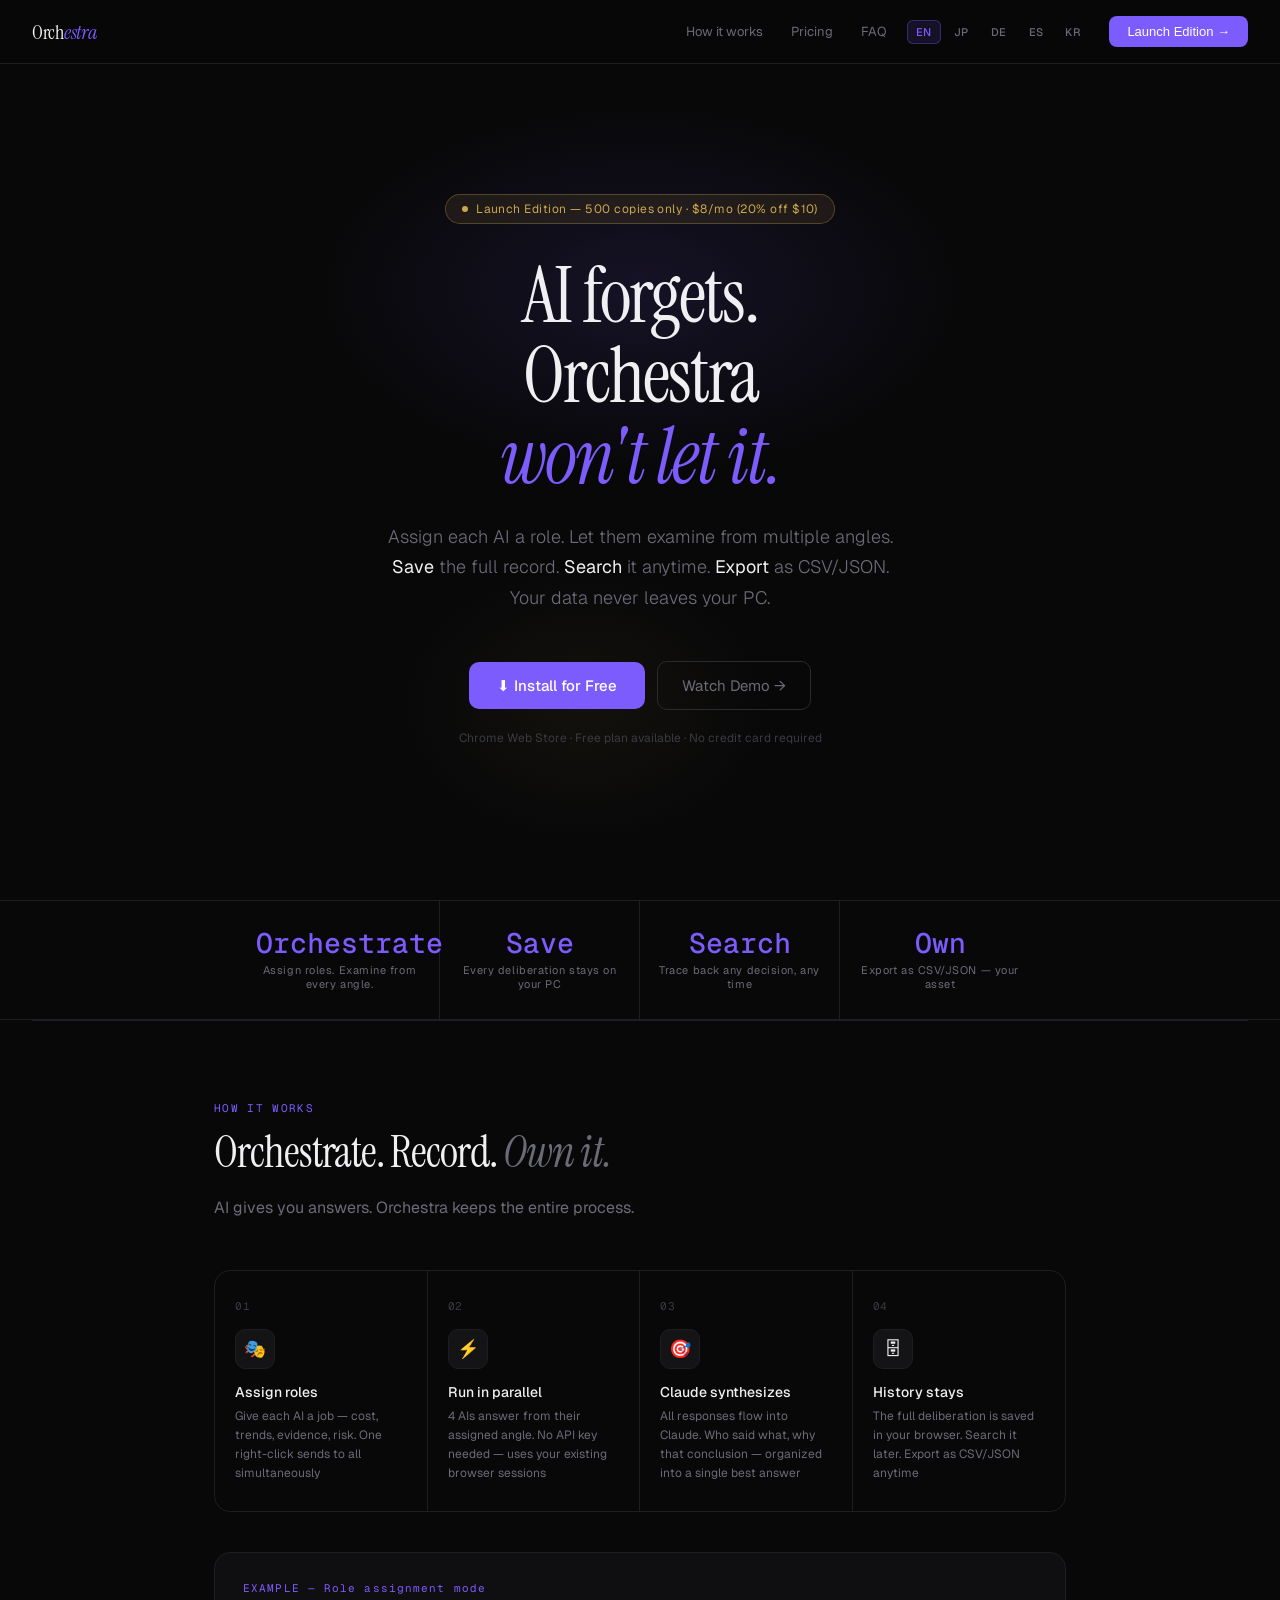
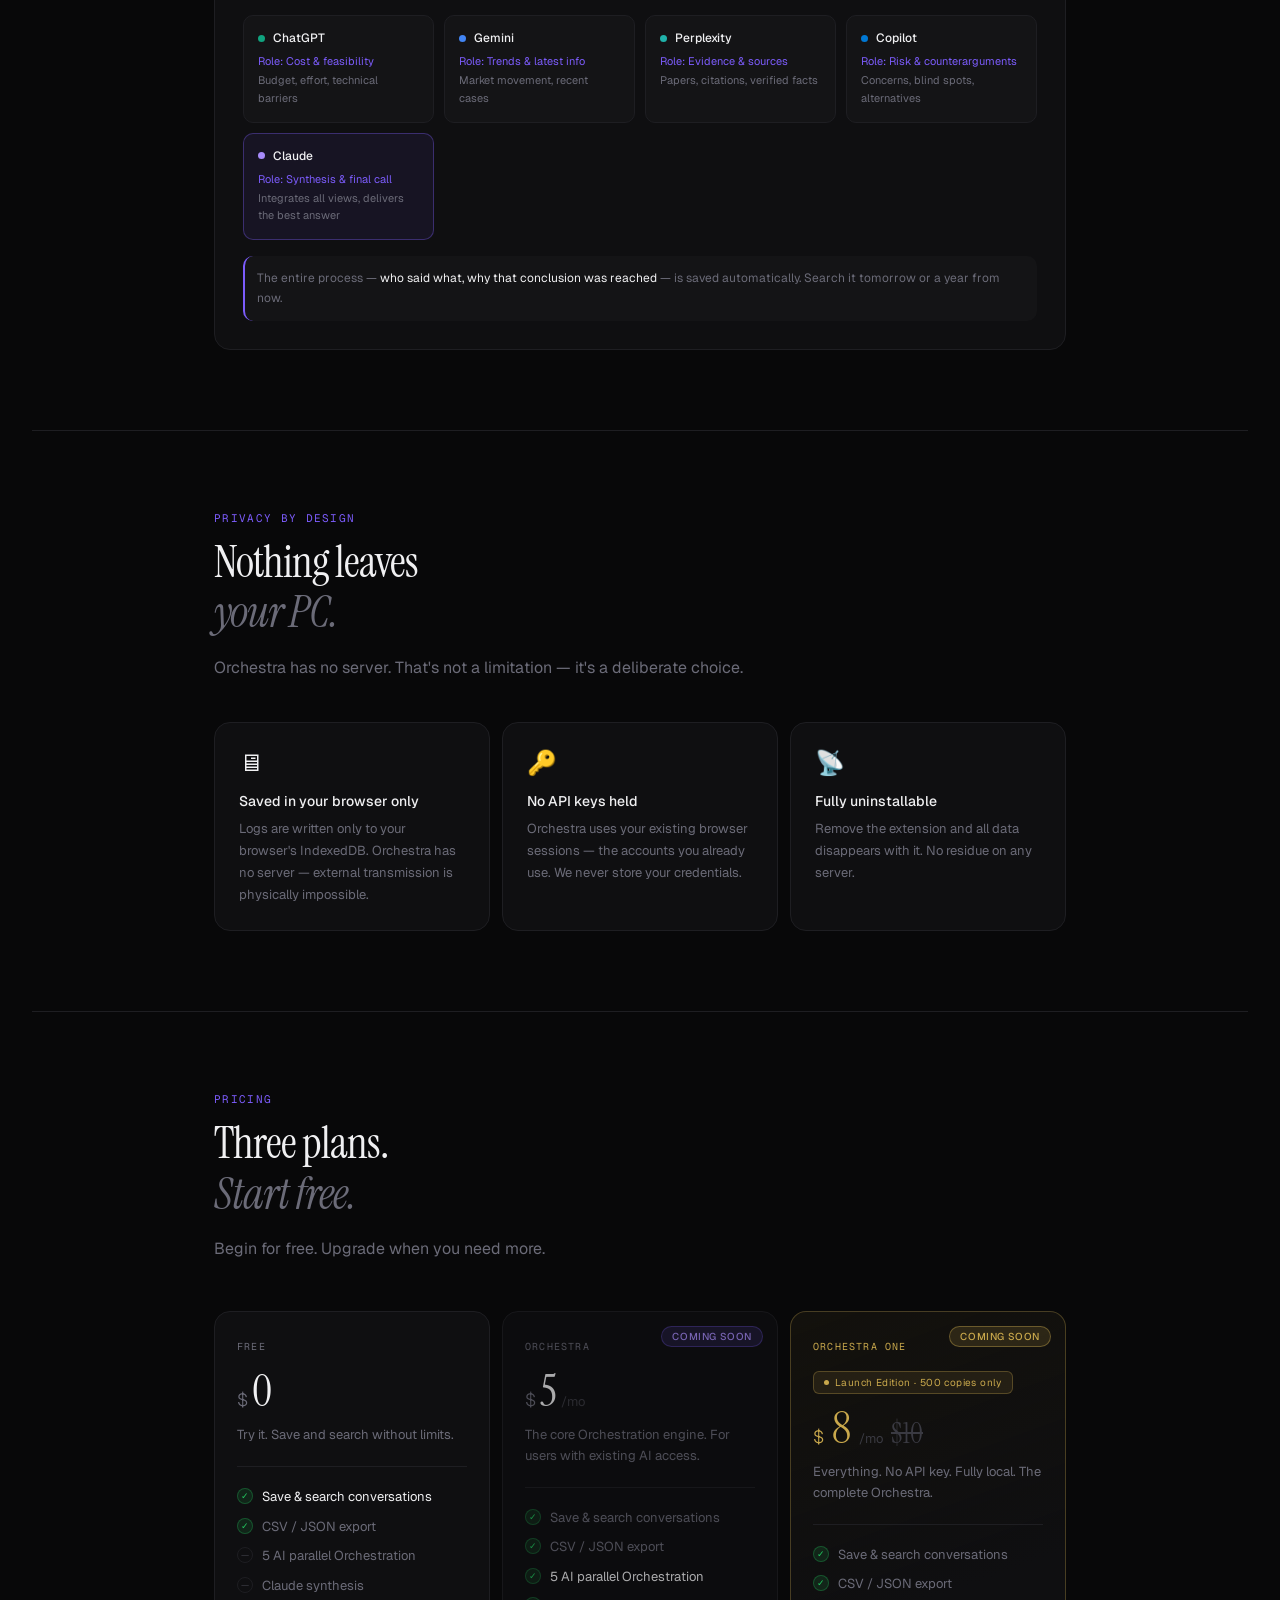
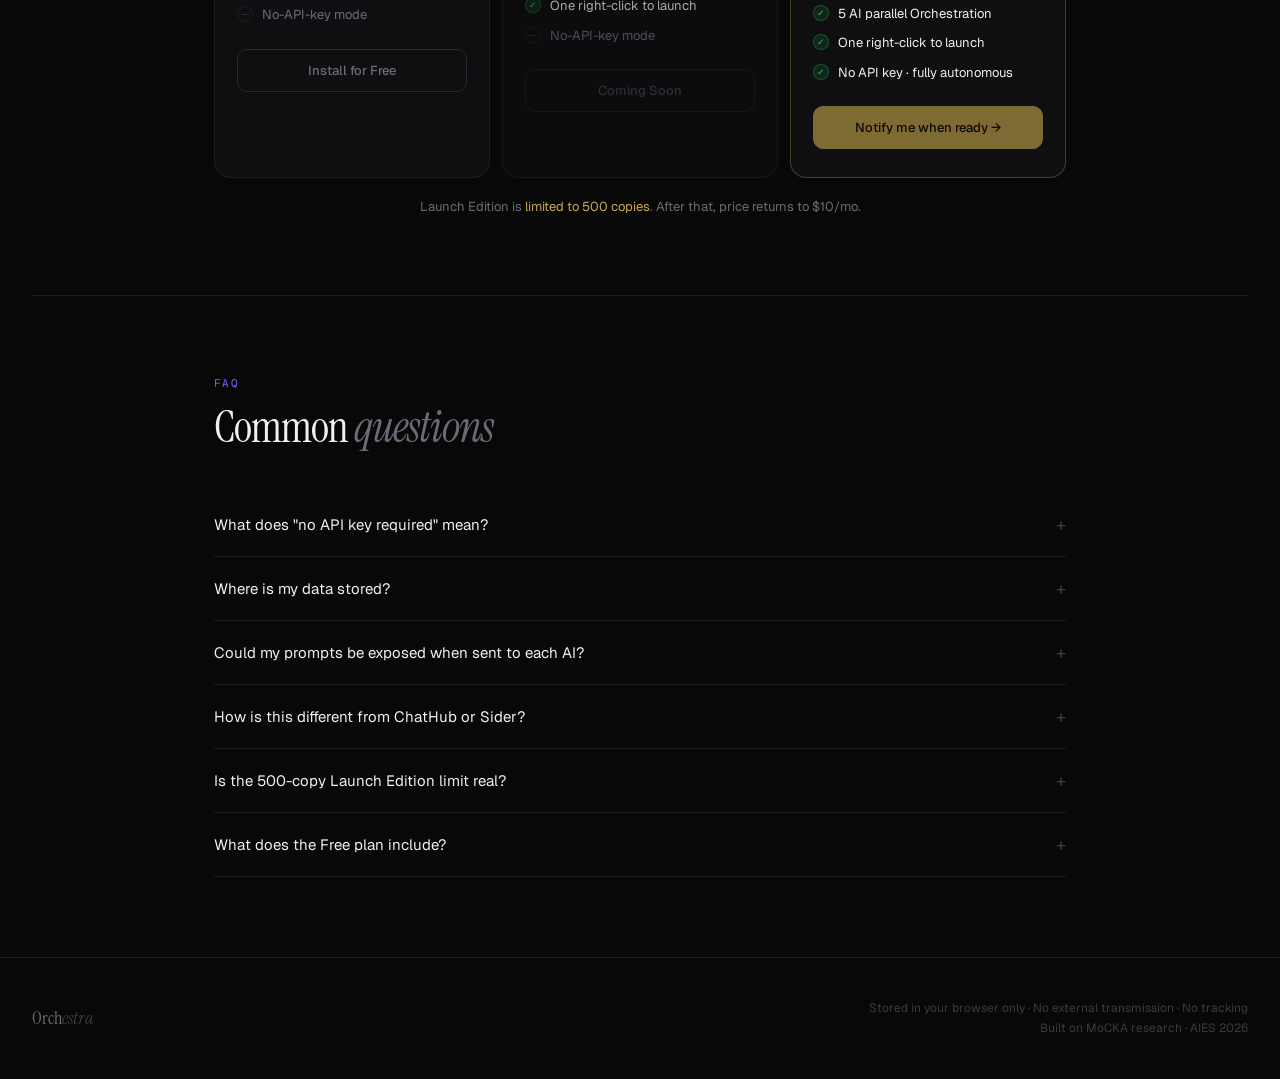
==== commit 7f04d908: "feat: 5-language LP with Coming Soon paid plans" ====
--- a/index.html
+++ b/index.html
@@ -167,7 +167,7 @@
       <button class="lang-btn" onclick="setLang('es')">ES</button>
       <button class="lang-btn" onclick="setLang('ko')">KR</button>
     </div>
-    <button class="nav-cta" onclick="document.getElementById('pricing').scrollIntoView({behavior:'smooth'})" data-i18n="nav.cta">Launch Edition →</button>
+    <button class="nav-cta" onclick="document.getElementById('pricing').scrollIntoView({behavior:'smooth'})" data-i18n="nav.cta">Install Free →</button>
   </div>
 </nav>
 
@@ -176,7 +176,7 @@
   <div class="hero-glow2"></div>
   <div class="launch-pill">
     <span class="launch-dot"></span>
-    <span data-i18n="hero.pill">Launch Edition — 500 copies only · $8/mo (20% off $10)</span>
+    <span data-i18n="hero.pill">🎉 Free version now available on Chrome Web Store</span>
   </div>
   <h1>
     <span data-i18n="hero.h1_line1">AI forgets.</span><br>
@@ -332,7 +332,8 @@
       </div>
       <button class="plan-cta" data-i18n="pricing.free_cta">Install for Free</button>
     </div>
-    <div class="plan-card">
+    <div class="plan-card" style="opacity:.7;position:relative;overflow:hidden">
+      <div class="cs-badge" style="position:absolute;top:14px;right:14px;background:rgba(124,92,252,.15);border:1px solid rgba(124,92,252,.35);color:#a78bfa;font-size:10px;font-weight:500;padding:3px 10px;border-radius:100px;letter-spacing:.06em" data-i18n="pricing.coming_soon">COMING SOON</div>
       <div class="plan-label" data-i18n="pricing.orch_label">Orchestra</div>
       <div class="plan-price-row">
         <span class="plan-price-curr">$</span>
@@ -348,13 +349,14 @@
         <div class="feat-item"><div class="feat-check">✓</div><div class="feat-text strong" data-i18n="pricing.orch_f4">One right-click to launch</div></div>
         <div class="feat-item"><div class="feat-x">—</div><div class="feat-text" data-i18n="pricing.orch_f5">No-API-key mode</div></div>
       </div>
-      <button class="plan-cta" data-i18n="pricing.orch_cta">Start Orchestra</button>
-    </div>
-    <div class="plan-card featured">
+      <button class="plan-cta" style="cursor:default;opacity:.5" disabled data-i18n="pricing.coming_soon_btn">Coming Soon</button>
+    </div>
+    <div class="plan-card featured" style="position:relative;overflow:hidden">
+      <div style="position:absolute;top:14px;right:14px;background:rgba(201,168,76,.15);border:1px solid rgba(201,168,76,.4);color:var(--gold);font-size:10px;font-weight:500;padding:3px 10px;border-radius:100px;letter-spacing:.06em" data-i18n="pricing.coming_soon">COMING SOON</div>
       <div class="plan-label gold" data-i18n="pricing.one_label">Orchestra One</div>
       <div class="launch-badge">
         <span style="width:5px;height:5px;border-radius:50%;background:var(--gold);display:inline-block"></span>
-        <span data-i18n="pricing.one_launch">Launch Edition · 500 copies only</span>
+        <span data-i18n="pricing.one_launch">Launch Edition · 500 copies · Early access</span>
       </div>
       <div class="plan-price-row" style="gap:8px;align-items:baseline">
         <span class="plan-price-curr" style="color:var(--gold)">$</span>
@@ -371,10 +373,10 @@
         <div class="feat-item"><div class="feat-check">✓</div><div class="feat-text strong" data-i18n="pricing.one_f4">One right-click to launch</div></div>
         <div class="feat-item"><div class="feat-check">✓</div><div class="feat-text strong" data-i18n="pricing.one_f5">No API key · fully autonomous</div></div>
       </div>
-      <button class="plan-cta gold-cta" data-i18n="pricing.one_cta">Get Launch Edition →</button>
-    </div>
-  </div>
-  <p class="limited-note" data-i18n-html="pricing.limited_note">Launch Edition is <span>limited to 500 copies</span>. After that, price returns to $10/mo.</p>
+      <button class="plan-cta gold-cta" style="cursor:default;opacity:.6" disabled data-i18n="pricing.notify_btn">Notify me when ready →</button>
+    </div>
+  </div>
+  <p class="limited-note" data-i18n-html="pricing.limited_note">Paid plans coming soon. <span>Install free today</span> — no credit card required.</p>
 </section>
 
 <hr class="divider">
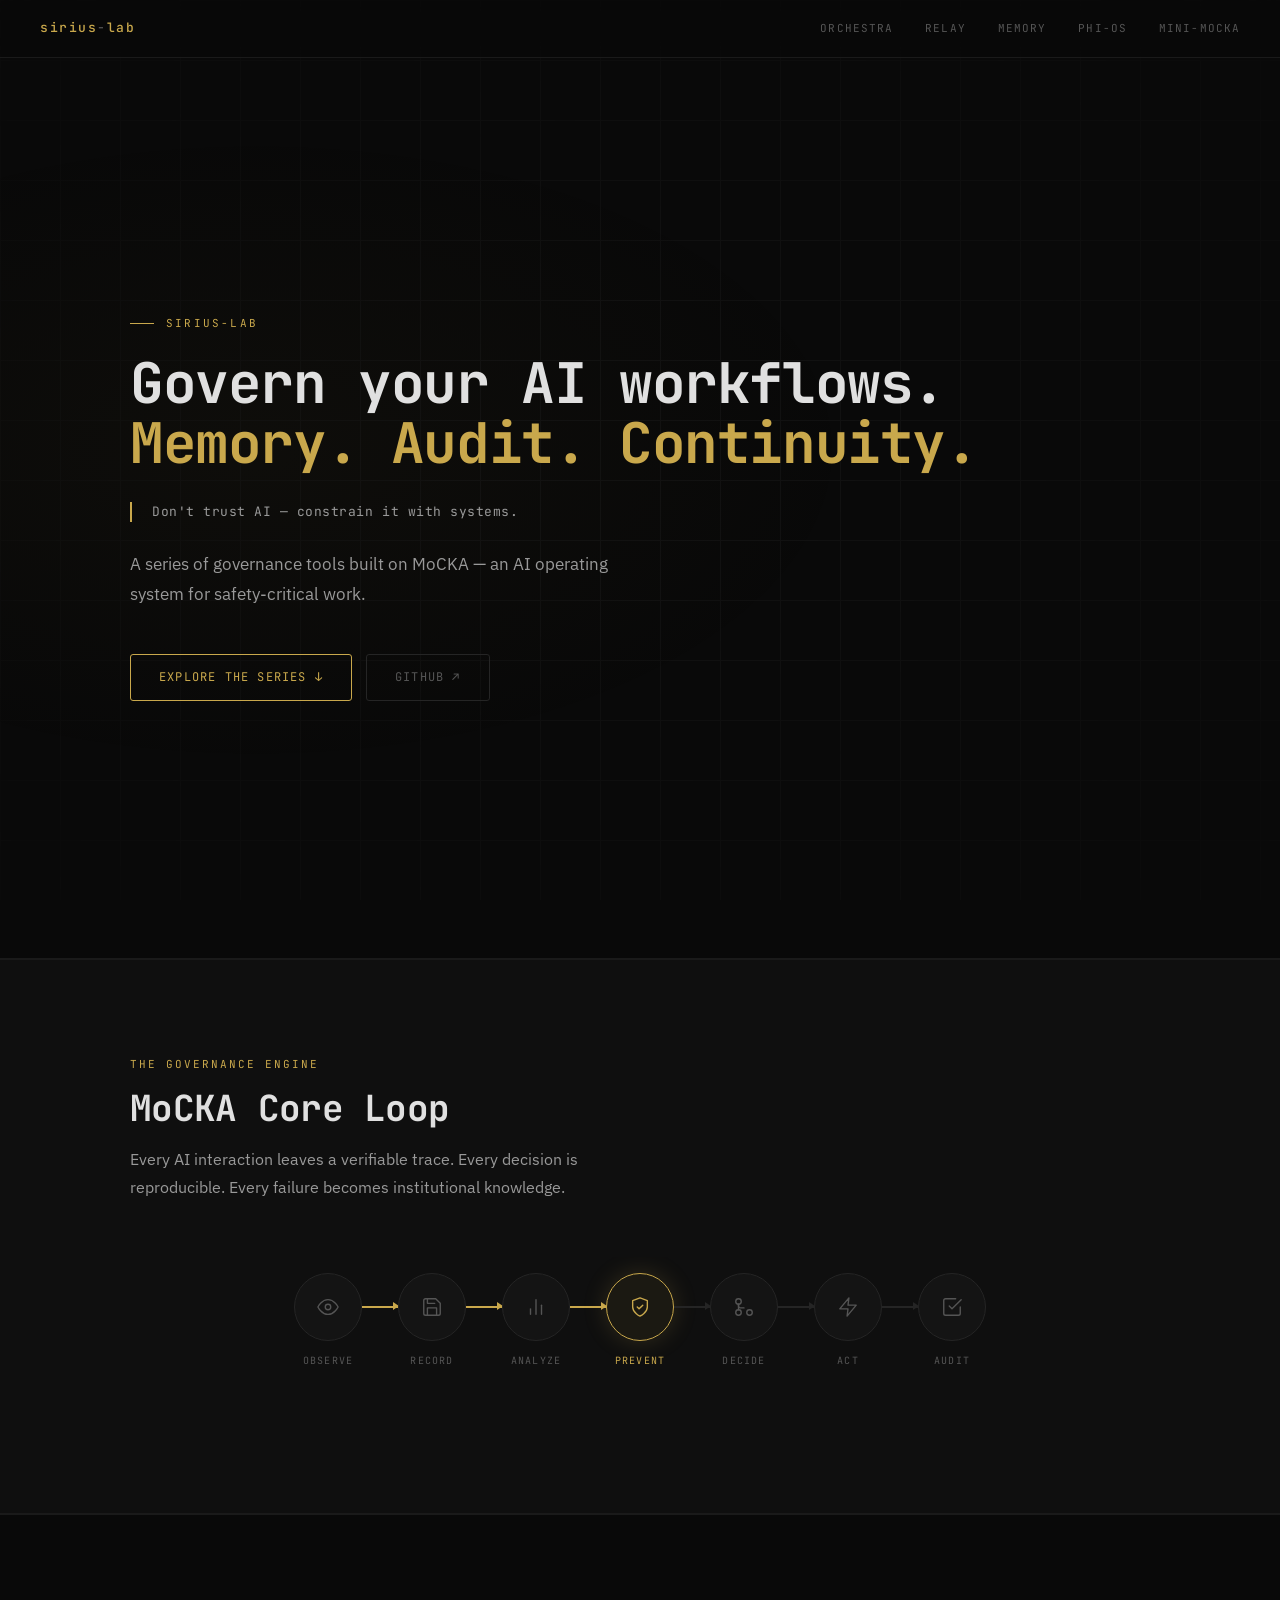
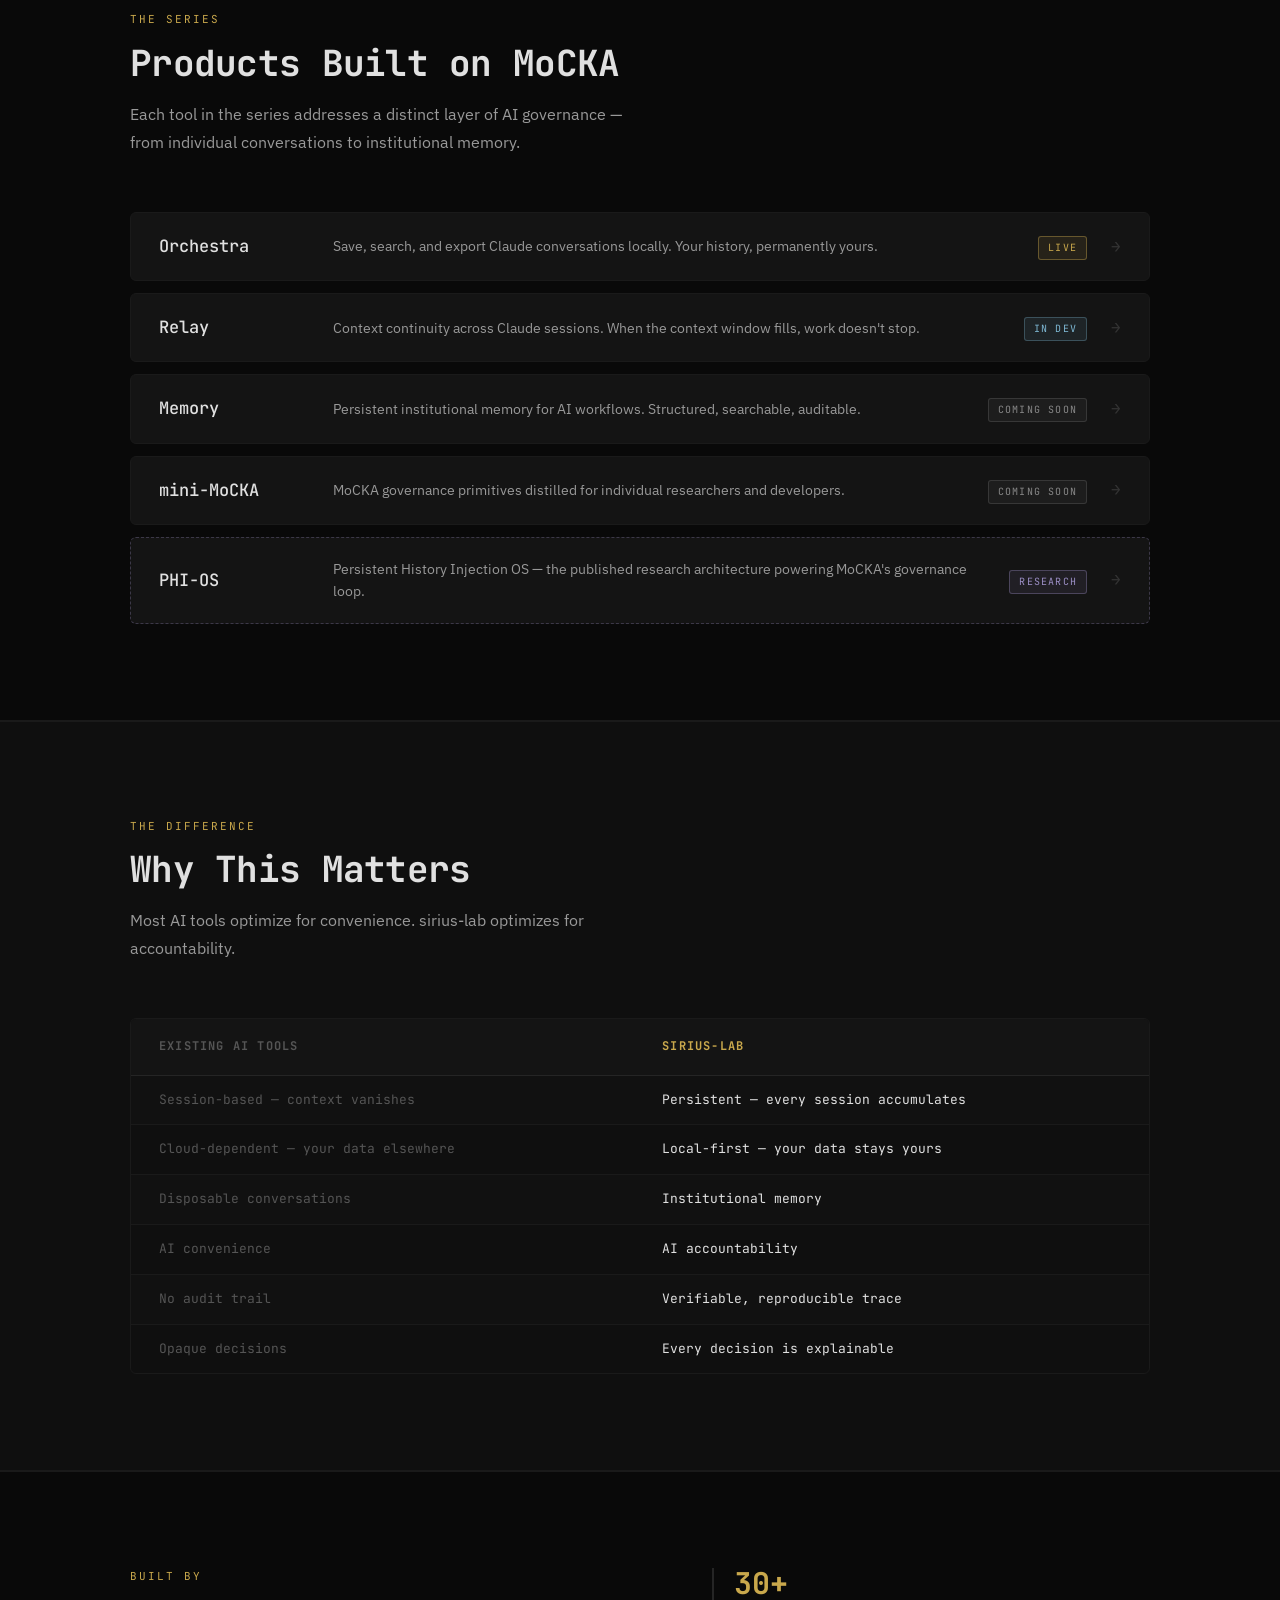
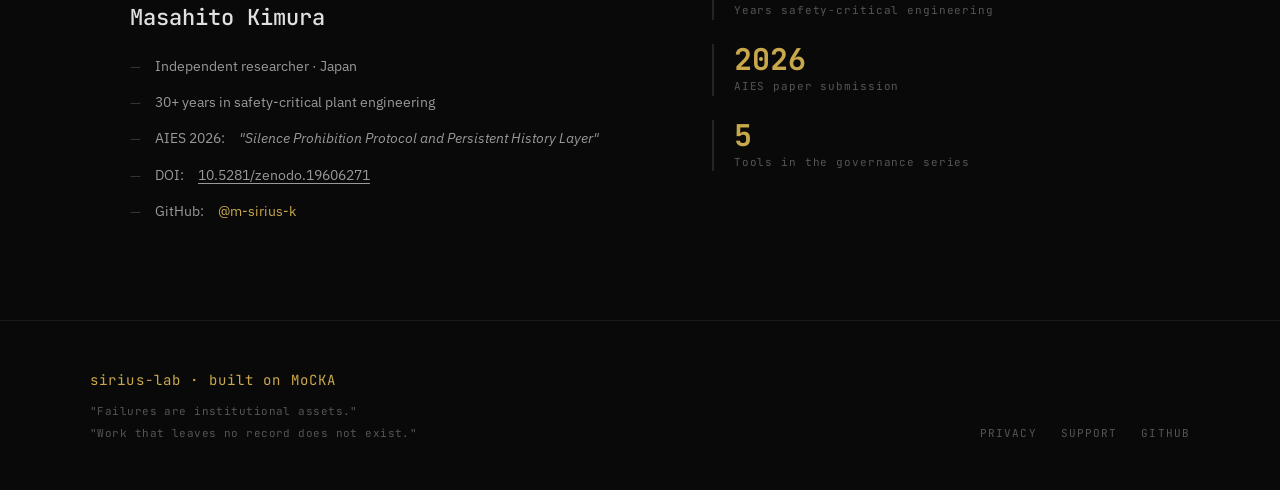
==== commit 8998b918: "feat: initial sirius-lab site AI governance OS ecosystem site built on MoCKA. Includes index LP, Orc" ====
--- a/index.html
+++ b/index.html
@@ -1,520 +1,299 @@
 <!DOCTYPE html>
 <html lang="en">
 <head>
-<meta charset="UTF-8">
-<meta name="viewport" content="width=device-width,initial-scale=1">
-<title>Orchestra — AI forgets. Orchestra doesn't let it.</title>
-<link rel="preconnect" href="https://fonts.googleapis.com">
-<link href="https://fonts.googleapis.com/css2?family=Instrument+Serif:ital@0;1&family=Geist:wght@300;400;500&family=Geist+Mono:wght@400;500&display=swap" rel="stylesheet">
-<style>
-:root{
-  --bg:#080809;--surface:#0f0f11;--surface2:#141416;
-  --border:#1e1e22;--border2:#2a2a30;--text:#f0f0f2;
-  --muted:#6b6b78;--hint:#3a3a42;--accent:#7c5cfc;
-  --accent-soft:rgba(124,92,252,.12);--accent-border:rgba(124,92,252,.35);
-  --gold:#c9a84c;--gold-soft:rgba(201,168,76,.1);--gold-border:rgba(201,168,76,.3);
-  --green:#22c55e;--r:10px;--rl:16px;
-}
-*{box-sizing:border-box;margin:0;padding:0}
-html{scroll-behavior:smooth}
-body{font-family:'Geist',sans-serif;background:var(--bg);color:var(--text);min-height:100vh;overflow-x:hidden;-webkit-font-smoothing:antialiased;}
-
-/* ── LANG SWITCHER ── */
-.lang-switcher{display:flex;gap:4px;align-items:center}
-.lang-btn{
-  font-size:11px;font-weight:500;letter-spacing:.04em;
-  background:transparent;color:var(--muted);
-  border:1px solid transparent;border-radius:6px;
-  padding:4px 8px;cursor:pointer;transition:all .15s;
-  font-family:'Geist',sans-serif;
-}
-.lang-btn:hover{color:var(--text);border-color:var(--border)}
-.lang-btn.active{color:var(--accent);border-color:var(--accent-border);background:var(--accent-soft)}
-
-nav{position:fixed;top:0;left:0;right:0;z-index:100;display:flex;align-items:center;justify-content:space-between;padding:16px 32px;background:rgba(8,8,9,.85);backdrop-filter:blur(12px);border-bottom:1px solid var(--border);}
-.nav-logo{font-family:'Instrument Serif',serif;font-size:20px;letter-spacing:-.3px;color:var(--text);}
-.nav-logo em{font-style:italic;color:var(--accent)}
-.nav-right{display:flex;align-items:center;gap:20px}
-.nav-links{display:flex;gap:28px}
-.nav-links a{font-size:13px;color:var(--muted);text-decoration:none;transition:color .15s}
-.nav-links a:hover{color:var(--text)}
-.nav-cta{font-size:13px;font-weight:500;background:var(--accent);color:#fff;border:none;border-radius:8px;padding:8px 18px;cursor:pointer;transition:opacity .15s;}
-.nav-cta:hover{opacity:.85}
-
-.hero{min-height:100vh;display:flex;flex-direction:column;align-items:center;justify-content:center;text-align:center;padding:120px 24px 80px;position:relative;overflow:hidden;}
-.hero-glow{position:absolute;top:10%;left:50%;transform:translateX(-50%);width:700px;height:400px;background:radial-gradient(ellipse,rgba(124,92,252,.12) 0%,transparent 65%);pointer-events:none;}
-.hero-glow2{position:absolute;bottom:5%;left:30%;width:400px;height:300px;background:radial-gradient(ellipse,rgba(201,168,76,.06) 0%,transparent 65%);pointer-events:none;}
-.launch-pill{display:inline-flex;align-items:center;gap:8px;background:var(--gold-soft);border:1px solid var(--gold-border);border-radius:100px;padding:6px 16px;font-size:12px;color:var(--gold);letter-spacing:.04em;margin-bottom:32px;animation:fadeUp .6s ease both;}
-.launch-dot{width:6px;height:6px;border-radius:50%;background:var(--gold);animation:pulse 2s infinite;}
-@keyframes pulse{0%,100%{opacity:1}50%{opacity:.3}}
-@keyframes fadeUp{from{opacity:0;transform:translateY(16px)}to{opacity:1;transform:none}}
-h1{font-family:'Instrument Serif',serif;font-size:clamp(48px,6vw,80px);font-weight:400;line-height:1.05;letter-spacing:-2px;color:var(--text);margin-bottom:24px;animation:fadeUp .6s .1s ease both;}
-h1 em{font-style:italic;color:var(--accent)}
-.hero-sub{font-size:18px;font-weight:300;color:var(--muted);line-height:1.7;max-width:540px;margin:0 auto 48px;animation:fadeUp .6s .2s ease both;}
-.hero-sub strong{color:var(--text);font-weight:400}
-.cta-row{display:flex;align-items:center;gap:12px;flex-wrap:wrap;justify-content:center;margin-bottom:20px;animation:fadeUp .6s .3s ease both;}
-.btn-main{display:inline-flex;align-items:center;gap:8px;background:var(--accent);color:#fff;border:none;border-radius:var(--r);padding:14px 28px;font-family:'Geist',sans-serif;font-size:15px;font-weight:500;cursor:pointer;transition:all .2s;}
-.btn-main:hover{background:#6b4ee0;transform:translateY(-1px)}
-.btn-sub{display:inline-flex;align-items:center;gap:8px;background:transparent;color:var(--muted);border:1px solid var(--border2);border-radius:var(--r);padding:14px 24px;font-family:'Geist',sans-serif;font-size:15px;cursor:pointer;transition:all .2s;}
-.btn-sub:hover{color:var(--text)}
-.hero-hint{font-size:12px;color:var(--hint);animation:fadeUp .6s .4s ease both;}
-
-.stats{display:flex;justify-content:center;gap:0;border-top:1px solid var(--border);border-bottom:1px solid var(--border);margin:0;}
-.stat-item{flex:1;max-width:200px;text-align:center;padding:28px 16px;border-right:1px solid var(--border);}
-.stat-item:last-child{border-right:none}
-.stat-num{font-family:'Geist Mono',monospace;font-size:28px;font-weight:500;color:var(--text);line-height:1;margin-bottom:6px;}
-.stat-num .accent{color:var(--accent)}
-.stat-label{font-size:11px;color:var(--muted);letter-spacing:.05em}
-
-section{padding:80px 24px;max-width:900px;margin:0 auto}
-.section-tag{font-family:'Geist Mono',monospace;font-size:11px;letter-spacing:.12em;color:var(--accent);text-transform:uppercase;margin-bottom:12px;}
-.section-h{font-family:'Instrument Serif',serif;font-size:clamp(28px,3.5vw,44px);font-weight:400;letter-spacing:-1px;color:var(--text);line-height:1.15;margin-bottom:16px;}
-.section-h em{font-style:italic;color:var(--muted)}
-.section-p{font-size:16px;color:var(--muted);line-height:1.75;max-width:560px;}
-hr.divider{border:none;border-top:1px solid var(--border);margin:0 32px;}
-
-.flow-grid{display:grid;grid-template-columns:repeat(4,1fr);gap:0;margin-top:48px;border:1px solid var(--border);border-radius:var(--rl);overflow:hidden;}
-.flow-cell{padding:28px 20px;border-right:1px solid var(--border);}
-.flow-cell:last-child{border-right:none}
-.flow-num{font-family:'Geist Mono',monospace;font-size:11px;color:var(--hint);letter-spacing:.08em;margin-bottom:16px;}
-.flow-icon2{width:40px;height:40px;border-radius:10px;background:var(--surface2);border:1px solid var(--border);display:flex;align-items:center;justify-content:center;font-size:18px;margin-bottom:14px;}
-.flow-title{font-size:14px;font-weight:500;color:var(--text);margin-bottom:6px}
-.flow-desc{font-size:12px;color:var(--muted);line-height:1.6}
-.hl{color:var(--text)}
-
-.diff-grid{display:grid;grid-template-columns:1fr 1fr;gap:12px;margin-top:40px;}
-.diff-card{background:var(--surface);border:1px solid var(--border);border-radius:var(--rl);padding:24px;}
-.diff-card.them{opacity:.7}
-.diff-card.us{border-color:var(--accent-border);background:var(--accent-soft)}
-.diff-tag{font-size:10px;letter-spacing:.1em;color:var(--muted);text-transform:uppercase;margin-bottom:16px;font-family:'Geist Mono',monospace;}
-.diff-tag.us-tag{color:var(--accent)}
-.diff-item{display:flex;align-items:flex-start;gap:10px;margin-bottom:12px;font-size:13px;}
-.diff-item:last-child{margin-bottom:0}
-.diff-icon{font-size:14px;margin-top:1px;flex-shrink:0}
-.diff-text{color:var(--muted);line-height:1.5}
-.diff-text strong{color:var(--text);font-weight:500}
-
-.plans-grid{display:grid;grid-template-columns:repeat(3,1fr);gap:12px;margin-top:48px;}
-.plan-card{background:var(--surface);border:1px solid var(--border);border-radius:var(--rl);padding:28px 22px;position:relative;transition:border-color .2s;}
-.plan-card:hover{border-color:var(--border2)}
-.plan-card.featured{border-color:var(--gold-border);background:linear-gradient(160deg,rgba(201,168,76,.06) 0%,var(--surface) 60%);}
-.plan-label{font-family:'Geist Mono',monospace;font-size:10px;letter-spacing:.12em;color:var(--muted);text-transform:uppercase;margin-bottom:16px;}
-.plan-label.gold{color:var(--gold)}
-.launch-badge{display:inline-flex;align-items:center;gap:6px;background:var(--gold-soft);border:1px solid var(--gold-border);border-radius:6px;padding:4px 10px;font-size:10px;color:var(--gold);letter-spacing:.04em;margin-bottom:12px;}
-.plan-price-row{display:flex;align-items:baseline;gap:4px;margin-bottom:4px}
-.plan-price-main{font-family:'Instrument Serif',serif;font-size:44px;font-weight:400;color:var(--text);line-height:1;}
-.plan-price-main.strike{text-decoration:line-through;color:var(--hint);font-size:28px;}
-.plan-price-curr{font-size:18px;color:var(--muted);font-family:'Geist',sans-serif;font-weight:300;}
-.plan-price-period{font-size:13px;color:var(--hint)}
-.plan-desc2{font-size:13px;color:var(--muted);margin:12px 0 20px;line-height:1.6}
-.plan-sep{height:1px;background:var(--border);margin-bottom:20px}
-.feat-list{display:flex;flex-direction:column;gap:10px}
-.feat-item{display:flex;align-items:flex-start;gap:9px;font-size:13px;}
-.feat-check{width:16px;height:16px;border-radius:50%;flex-shrink:0;margin-top:1px;display:flex;align-items:center;justify-content:center;background:rgba(34,197,94,.12);border:1px solid rgba(34,197,94,.3);font-size:9px;color:var(--green);}
-.feat-x{width:16px;height:16px;border-radius:50%;flex-shrink:0;margin-top:1px;display:flex;align-items:center;justify-content:center;background:transparent;border:1px solid var(--border);font-size:9px;color:var(--hint);}
-.feat-text{color:var(--muted);line-height:1.5}
-.feat-text.strong{color:var(--text)}
-.limited-note{text-align:center;margin-top:20px;font-size:13px;color:var(--muted);}
-.limited-note span{color:var(--gold)}
-.plan-cta{display:block;width:100%;margin-top:24px;padding:12px;background:transparent;border:1px solid var(--border2);border-radius:var(--r);color:var(--muted);font-size:13px;font-weight:500;font-family:'Geist',sans-serif;cursor:pointer;transition:all .15s;text-align:center;}
-.plan-cta:hover{color:var(--text)}
-.plan-cta.gold-cta{background:var(--gold);color:#0a0800;border-color:var(--gold);}
-.plan-cta.gold-cta:hover{background:#b8963e}
-
-.faq-list{margin-top:40px;display:flex;flex-direction:column;gap:0}
-.faq-item{border-bottom:1px solid var(--border);padding:20px 0;}
-.faq-q{font-size:15px;color:var(--text);font-weight:400;cursor:pointer;display:flex;justify-content:space-between;align-items:center;gap:16px;}
-.faq-q:hover{color:var(--muted)}
-.faq-toggle{font-size:18px;color:var(--hint);flex-shrink:0;transition:transform .2s}
-.faq-a{font-size:14px;color:var(--muted);line-height:1.75;padding-top:12px;display:none;}
-.faq-item.open .faq-a{display:block}
-.faq-item.open .faq-toggle{transform:rotate(45deg)}
-
-footer{border-top:1px solid var(--border);padding:40px 32px;display:flex;align-items:center;justify-content:space-between;flex-wrap:wrap;gap:16px;}
-.foot-logo{font-family:'Instrument Serif',serif;font-size:18px;color:var(--muted);}
-.foot-logo em{font-style:italic;color:var(--hint)}
-.foot-note{font-size:12px;color:var(--hint);line-height:1.7;text-align:right}
-
-@media(max-width:700px){
-  nav{padding:14px 20px}
-  .nav-links{display:none}
-  .flow-grid{grid-template-columns:1fr 1fr}
-  .flow-cell{border-bottom:1px solid var(--border)}
-  .diff-grid{grid-template-columns:1fr}
-  .plans-grid{grid-template-columns:1fr}
-  .stats{flex-wrap:wrap}
-  .stat-item{border-right:none;border-bottom:1px solid var(--border);max-width:none}
-  footer{flex-direction:column;align-items:flex-start}
-  .foot-note{text-align:left}
-}
-@media(max-width:500px){.flow-grid{grid-template-columns:1fr}}
-</style>
+  <meta charset="UTF-8">
+  <meta name="viewport" content="width=device-width, initial-scale=1.0">
+  <title>sirius-lab — AI Governance OS</title>
+  <meta name="description" content="Persistent memory and governance tools for AI workflows. Built on MoCKA — a verifiable AI operating system for safety-critical work.">
+  <link rel="stylesheet" href="./assets/css/style.css">
 </head>
 <body>
 
-<nav>
-  <div class="nav-logo">Orch<em>estra</em></div>
-  <div class="nav-right">
-    <div class="nav-links">
-      <a href="#how" data-i18n="nav.how">How it works</a>
-      <a href="#pricing" data-i18n="nav.pricing">Pricing</a>
-      <a href="#faq" data-i18n="nav.faq">FAQ</a>
-    </div>
-    <div class="lang-switcher">
-      <button class="lang-btn active" onclick="setLang('en')">EN</button>
-      <button class="lang-btn" onclick="setLang('ja')">JP</button>
-      <button class="lang-btn" onclick="setLang('de')">DE</button>
-      <button class="lang-btn" onclick="setLang('es')">ES</button>
-      <button class="lang-btn" onclick="setLang('ko')">KR</button>
-    </div>
-    <button class="nav-cta" onclick="document.getElementById('pricing').scrollIntoView({behavior:'smooth'})" data-i18n="nav.cta">Install Free →</button>
-  </div>
+<div class="hero-bg"></div>
+<div class="hero-grid"></div>
+
+<!-- HEADER -->
+<header class="site-header">
+  <a href="./" class="site-logo">sirius<span>-</span>lab</a>
+  <nav class="site-nav">
+    <a href="./orchestra/" >Orchestra</a>
+    <a href="./relay/"     >Relay</a>
+    <a href="./memory/"    >Memory</a>
+    <a href="./phi-os/"    >PHI-OS</a>
+    <a href="./mini-mocka/">mini-MoCKA</a>
+  </nav>
+  <button class="nav-toggle" aria-label="Toggle navigation" aria-expanded="false">
+    <span></span><span></span><span></span>
+  </button>
+</header>
+<nav class="mobile-nav">
+  <a href="./orchestra/" >Orchestra</a>
+  <a href="./relay/"     >Relay</a>
+  <a href="./memory/"    >Memory</a>
+  <a href="./phi-os/"    >PHI-OS</a>
+  <a href="./mini-mocka/">mini-MoCKA</a>
 </nav>
 
-<div class="hero">
-  <div class="hero-glow"></div>
-  <div class="hero-glow2"></div>
-  <div class="launch-pill">
-    <span class="launch-dot"></span>
-    <span data-i18n="hero.pill">🎉 Free version now available on Chrome Web Store</span>
-  </div>
-  <h1>
-    <span data-i18n="hero.h1_line1">AI forgets.</span><br>
-    Orchestra<br>
-    <em data-i18n="hero.h1_line3">won't let it.</em>
-  </h1>
-  <p class="hero-sub">
-    <span data-i18n="hero.sub">Assign each AI a role. Let them examine from multiple angles.</span><br>
-    <strong data-i18n="hero.sub_strong1">Save</strong> <span data-i18n="hero.sub_mid">the full record.</span>
-    <strong data-i18n="hero.sub_strong2">Search</strong> <span data-i18n="hero.sub_mid2">it anytime.</span>
-    <strong data-i18n="hero.sub_strong3">Export</strong> <span data-i18n="hero.sub_end">as CSV/JSON.</span><br>
-    <span data-i18n="hero.sub_privacy">Your data never leaves your PC.</span>
-  </p>
-  <div class="cta-row">
-    <button class="btn-main" data-i18n="hero.btn_install">⬇ Install for Free</button>
-    <button class="btn-sub" data-i18n="hero.btn_demo">Watch Demo →</button>
-  </div>
-  <p class="hero-hint" data-i18n="hero.hint">Chrome Web Store · Free plan available · No credit card required</p>
-</div>
-
-<div class="stats">
-  <div class="stat-item">
-    <div class="stat-num"><span class="accent">Orchestrate</span></div>
-    <div class="stat-label" data-i18n="stats.s1_label">Assign roles. Examine from every angle.</div>
-  </div>
-  <div class="stat-item">
-    <div class="stat-num"><span class="accent">Save</span></div>
-    <div class="stat-label" data-i18n="stats.s2_label">Every deliberation stays on your PC</div>
-  </div>
-  <div class="stat-item">
-    <div class="stat-num"><span class="accent">Search</span></div>
-    <div class="stat-label" data-i18n="stats.s3_label">Trace back any decision, any time</div>
-  </div>
-  <div class="stat-item">
-    <div class="stat-num"><span class="accent">Own</span></div>
-    <div class="stat-label" data-i18n="stats.s4_label">Export as CSV/JSON — your asset</div>
-  </div>
-</div>
-
-<hr class="divider">
-
-<section id="how">
-  <div class="section-tag" data-i18n="how.tag">How it works</div>
-  <h2 class="section-h"><span data-i18n="how.h2_main">Orchestrate. Record.</span> <em data-i18n="how.h2_em">Own it.</em></h2>
-  <p class="section-p" data-i18n="how.desc">AI gives you answers. Orchestra keeps the entire process.</p>
-  <div class="flow-grid">
-    <div class="flow-cell">
-      <div class="flow-num">01</div>
-      <div class="flow-icon2">🎭</div>
-      <div class="flow-title" data-i18n="how.step1_title">Assign roles</div>
-      <div class="flow-desc" data-i18n="how.step1_desc">Give each AI a job — cost, trends, evidence, risk. One right-click sends to all simultaneously</div>
-    </div>
-    <div class="flow-cell">
-      <div class="flow-num">02</div>
-      <div class="flow-icon2">⚡</div>
-      <div class="flow-title" data-i18n="how.step2_title">Run in parallel</div>
-      <div class="flow-desc" data-i18n="how.step2_desc">4 AIs answer from their assigned angle. No API key needed — uses your existing browser sessions</div>
-    </div>
-    <div class="flow-cell">
-      <div class="flow-num">03</div>
-      <div class="flow-icon2">🎯</div>
-      <div class="flow-title" data-i18n="how.step3_title">Claude synthesizes</div>
-      <div class="flow-desc" data-i18n="how.step3_desc">All responses flow into Claude. Who said what, why that conclusion — organized into a single best answer</div>
-    </div>
-    <div class="flow-cell">
-      <div class="flow-num">04</div>
-      <div class="flow-icon2">🗄</div>
-      <div class="flow-title" data-i18n="how.step4_title">History stays</div>
-      <div class="flow-desc" data-i18n="how.step4_desc">The full deliberation is saved in your browser. Search it later. Export as CSV/JSON anytime</div>
-    </div>
-  </div>
-  <div style="margin-top:40px;background:var(--surface);border:1px solid var(--border);border-radius:var(--rl);padding:28px">
-    <div style="font-family:'Geist Mono',monospace;font-size:11px;color:var(--accent);letter-spacing:.1em;margin-bottom:20px" data-i18n="how.example_label">EXAMPLE — Role assignment mode</div>
-    <div style="display:grid;grid-template-columns:repeat(auto-fit,minmax(160px,1fr));gap:10px">
-      <div style="background:var(--surface2);border:1px solid var(--border);border-radius:var(--r);padding:14px">
-        <div style="display:flex;align-items:center;gap:8px;margin-bottom:8px"><div style="width:7px;height:7px;border-radius:50%;background:#10a37f;flex-shrink:0"></div><span style="font-size:12px;font-weight:500;color:var(--text)">ChatGPT</span></div>
-        <div style="font-size:11px;color:var(--accent);margin-bottom:4px" data-i18n="how.role_chatgpt">Role: Cost & feasibility</div>
-        <div style="font-size:11px;color:var(--muted);line-height:1.6" data-i18n="how.role_chatgpt_desc">Budget, effort, technical barriers</div>
-      </div>
-      <div style="background:var(--surface2);border:1px solid var(--border);border-radius:var(--r);padding:14px">
-        <div style="display:flex;align-items:center;gap:8px;margin-bottom:8px"><div style="width:7px;height:7px;border-radius:50%;background:#4285f4;flex-shrink:0"></div><span style="font-size:12px;font-weight:500;color:var(--text)">Gemini</span></div>
-        <div style="font-size:11px;color:var(--accent);margin-bottom:4px" data-i18n="how.role_gemini">Role: Trends & latest info</div>
-        <div style="font-size:11px;color:var(--muted);line-height:1.6" data-i18n="how.role_gemini_desc">Market movement, recent cases</div>
-      </div>
-      <div style="background:var(--surface2);border:1px solid var(--border);border-radius:var(--r);padding:14px">
-        <div style="display:flex;align-items:center;gap:8px;margin-bottom:8px"><div style="width:7px;height:7px;border-radius:50%;background:#20b2aa;flex-shrink:0"></div><span style="font-size:12px;font-weight:500;color:var(--text)">Perplexity</span></div>
-        <div style="font-size:11px;color:var(--accent);margin-bottom:4px" data-i18n="how.role_perplexity">Role: Evidence & sources</div>
-        <div style="font-size:11px;color:var(--muted);line-height:1.6" data-i18n="how.role_perplexity_desc">Papers, citations, verified facts</div>
-      </div>
-      <div style="background:var(--surface2);border:1px solid var(--border);border-radius:var(--r);padding:14px">
-        <div style="display:flex;align-items:center;gap:8px;margin-bottom:8px"><div style="width:7px;height:7px;border-radius:50%;background:#0078d4;flex-shrink:0"></div><span style="font-size:12px;font-weight:500;color:var(--text)">Copilot</span></div>
-        <div style="font-size:11px;color:var(--accent);margin-bottom:4px" data-i18n="how.role_copilot">Role: Risk & counterarguments</div>
-        <div style="font-size:11px;color:var(--muted);line-height:1.6" data-i18n="how.role_copilot_desc">Concerns, blind spots, alternatives</div>
-      </div>
-      <div style="background:rgba(124,92,252,.08);border:1px solid var(--accent-border);border-radius:var(--r);padding:14px">
-        <div style="display:flex;align-items:center;gap:8px;margin-bottom:8px"><div style="width:7px;height:7px;border-radius:50%;background:#a78bfa;flex-shrink:0"></div><span style="font-size:12px;font-weight:500;color:var(--text)">Claude</span></div>
-        <div style="font-size:11px;color:var(--accent);margin-bottom:4px" data-i18n="how.role_claude">Role: Synthesis & final call</div>
-        <div style="font-size:11px;color:var(--muted);line-height:1.6" data-i18n="how.role_claude_desc">Integrates all views, delivers the best answer</div>
-      </div>
-    </div>
-    <div style="margin-top:16px;padding:12px;background:var(--surface2);border-radius:var(--r);border-left:2px solid var(--accent)">
-      <div style="font-size:12px;color:var(--muted);line-height:1.7" data-i18n-html="how.process_note">The entire process — <span class="hl">who said what, why that conclusion was reached</span> — is saved automatically. Search it tomorrow or a year from now.</div>
-    </div>
-  </div>
-</section>
-
-<hr class="divider">
-
-<section>
-  <div class="section-tag" data-i18n="privacy.tag">Privacy by Design</div>
-  <h2 class="section-h"><span data-i18n="privacy.h2_main">Nothing leaves</span><br><em data-i18n="privacy.h2_em">your PC.</em></h2>
-  <p class="section-p" data-i18n="privacy.desc">Orchestra has no server. That's not a limitation — it's a deliberate choice.</p>
-  <div style="display:grid;grid-template-columns:repeat(auto-fit,minmax(200px,1fr));gap:12px;margin-top:40px">
-    <div style="background:var(--surface);border:1px solid var(--border);border-radius:var(--rl);padding:24px">
-      <div style="font-size:24px;margin-bottom:14px">🖥</div>
-      <div style="font-size:14px;font-weight:500;color:var(--text);margin-bottom:8px" data-i18n="privacy.p1_title">Saved in your browser only</div>
-      <div style="font-size:13px;color:var(--muted);line-height:1.7" data-i18n="privacy.p1_desc">Logs are written only to your browser's IndexedDB. Orchestra has no server — external transmission is physically impossible.</div>
-    </div>
-    <div style="background:var(--surface);border:1px solid var(--border);border-radius:var(--rl);padding:24px">
-      <div style="font-size:24px;margin-bottom:14px">🔑</div>
-      <div style="font-size:14px;font-weight:500;color:var(--text);margin-bottom:8px" data-i18n="privacy.p2_title">No API keys held</div>
-      <div style="font-size:13px;color:var(--muted);line-height:1.7" data-i18n="privacy.p2_desc">Orchestra uses your existing browser sessions — the accounts you already use. We never store your credentials.</div>
-    </div>
-    <div style="background:var(--surface);border:1px solid var(--border);border-radius:var(--rl);padding:24px">
-      <div style="font-size:24px;margin-bottom:14px">📡</div>
-      <div style="font-size:14px;font-weight:500;color:var(--text);margin-bottom:8px" data-i18n="privacy.p3_title">Fully uninstallable</div>
-      <div style="font-size:13px;color:var(--muted);line-height:1.7" data-i18n="privacy.p3_desc">Remove the extension and all data disappears with it. No residue on any server.</div>
-    </div>
-  </div>
-</section>
-
-<hr class="divider">
-
-<section id="pricing">
-  <div class="section-tag" data-i18n="pricing.tag">Pricing</div>
-  <h2 class="section-h"><span data-i18n="pricing.h2_main">Three plans.</span><br><em data-i18n="pricing.h2_em">Start free.</em></h2>
-  <p class="section-p" data-i18n="pricing.desc">Begin for free. Upgrade when you need more.</p>
-  <div class="plans-grid">
-    <div class="plan-card">
-      <div class="plan-label" data-i18n="pricing.free_label">Free</div>
-      <div class="plan-price-row">
-        <span class="plan-price-curr">$</span>
-        <span class="plan-price-main" data-i18n="pricing.free_price">0</span>
-      </div>
-      <div class="plan-desc2" data-i18n="pricing.free_desc">Try it. Save and search without limits.</div>
-      <div class="plan-sep"></div>
-      <div class="feat-list">
-        <div class="feat-item"><div class="feat-check">✓</div><div class="feat-text strong" data-i18n="pricing.free_f1">Save & search conversations</div></div>
-        <div class="feat-item"><div class="feat-check">✓</div><div class="feat-text" data-i18n="pricing.free_f2">CSV / JSON export</div></div>
-        <div class="feat-item"><div class="feat-x">—</div><div class="feat-text" data-i18n="pricing.free_f3">5 AI parallel Orchestration</div></div>
-        <div class="feat-item"><div class="feat-x">—</div><div class="feat-text" data-i18n="pricing.free_f4">Claude synthesis</div></div>
-        <div class="feat-item"><div class="feat-x">—</div><div class="feat-text" data-i18n="pricing.free_f5">No-API-key mode</div></div>
-      </div>
-      <button class="plan-cta" data-i18n="pricing.free_cta">Install for Free</button>
-    </div>
-    <div class="plan-card" style="opacity:.7;position:relative;overflow:hidden">
-      <div class="cs-badge" style="position:absolute;top:14px;right:14px;background:rgba(124,92,252,.15);border:1px solid rgba(124,92,252,.35);color:#a78bfa;font-size:10px;font-weight:500;padding:3px 10px;border-radius:100px;letter-spacing:.06em" data-i18n="pricing.coming_soon">COMING SOON</div>
-      <div class="plan-label" data-i18n="pricing.orch_label">Orchestra</div>
-      <div class="plan-price-row">
-        <span class="plan-price-curr">$</span>
-        <span class="plan-price-main" data-i18n="pricing.orch_price">5</span>
-        <span class="plan-price-period" data-i18n="pricing.orch_period">/mo</span>
-      </div>
-      <div class="plan-desc2" data-i18n="pricing.orch_desc">The core Orchestration engine. For users with existing AI access.</div>
-      <div class="plan-sep"></div>
-      <div class="feat-list">
-        <div class="feat-item"><div class="feat-check">✓</div><div class="feat-text" data-i18n="pricing.orch_f1">Save & search conversations</div></div>
-        <div class="feat-item"><div class="feat-check">✓</div><div class="feat-text" data-i18n="pricing.orch_f2">CSV / JSON export</div></div>
-        <div class="feat-item"><div class="feat-check">✓</div><div class="feat-text strong" data-i18n="pricing.orch_f3">5 AI parallel Orchestration</div></div>
-        <div class="feat-item"><div class="feat-check">✓</div><div class="feat-text strong" data-i18n="pricing.orch_f4">One right-click to launch</div></div>
-        <div class="feat-item"><div class="feat-x">—</div><div class="feat-text" data-i18n="pricing.orch_f5">No-API-key mode</div></div>
-      </div>
-      <button class="plan-cta" style="cursor:default;opacity:.5" disabled data-i18n="pricing.coming_soon_btn">Coming Soon</button>
-    </div>
-    <div class="plan-card featured" style="position:relative;overflow:hidden">
-      <div style="position:absolute;top:14px;right:14px;background:rgba(201,168,76,.15);border:1px solid rgba(201,168,76,.4);color:var(--gold);font-size:10px;font-weight:500;padding:3px 10px;border-radius:100px;letter-spacing:.06em" data-i18n="pricing.coming_soon">COMING SOON</div>
-      <div class="plan-label gold" data-i18n="pricing.one_label">Orchestra One</div>
-      <div class="launch-badge">
-        <span style="width:5px;height:5px;border-radius:50%;background:var(--gold);display:inline-block"></span>
-        <span data-i18n="pricing.one_launch">Launch Edition · 500 copies · Early access</span>
-      </div>
-      <div class="plan-price-row" style="gap:8px;align-items:baseline">
-        <span class="plan-price-curr" style="color:var(--gold)">$</span>
-        <span class="plan-price-main" style="color:var(--gold)" data-i18n="pricing.one_price">8</span>
-        <span class="plan-price-period" data-i18n="pricing.one_period">/mo</span>
-        <span class="plan-price-main strike" data-i18n="pricing.one_strike">$10</span>
-      </div>
-      <div class="plan-desc2" data-i18n="pricing.one_desc">Everything. No API key. Fully local. The complete Orchestra.</div>
-      <div class="plan-sep"></div>
-      <div class="feat-list">
-        <div class="feat-item"><div class="feat-check">✓</div><div class="feat-text" data-i18n="pricing.one_f1">Save & search conversations</div></div>
-        <div class="feat-item"><div class="feat-check">✓</div><div class="feat-text" data-i18n="pricing.one_f2">CSV / JSON export</div></div>
-        <div class="feat-item"><div class="feat-check">✓</div><div class="feat-text strong" data-i18n="pricing.one_f3">5 AI parallel Orchestration</div></div>
-        <div class="feat-item"><div class="feat-check">✓</div><div class="feat-text strong" data-i18n="pricing.one_f4">One right-click to launch</div></div>
-        <div class="feat-item"><div class="feat-check">✓</div><div class="feat-text strong" data-i18n="pricing.one_f5">No API key · fully autonomous</div></div>
-      </div>
-      <button class="plan-cta gold-cta" style="cursor:default;opacity:.6" disabled data-i18n="pricing.notify_btn">Notify me when ready →</button>
-    </div>
-  </div>
-  <p class="limited-note" data-i18n-html="pricing.limited_note">Paid plans coming soon. <span>Install free today</span> — no credit card required.</p>
-</section>
-
-<hr class="divider">
-
-<section id="faq">
-  <div class="section-tag" data-i18n="faq.tag">FAQ</div>
-  <h2 class="section-h"><span data-i18n="faq.h2_main">Common</span> <em data-i18n="faq.h2_em">questions</em></h2>
-  <div class="faq-list">
-    <div class="faq-item">
-      <div class="faq-q" onclick="this.parentElement.classList.toggle('open')">
-        <span data-i18n="faq.q1">What does "no API key required" mean?</span>
-        <span class="faq-toggle">+</span>
-      </div>
-      <div class="faq-a" data-i18n="faq.a1">Orchestra uses the browser sessions you already have — your ChatGPT, Gemini, Copilot, and Perplexity logins. You don't need to purchase API keys from OpenAI or Anthropic.</div>
-    </div>
-    <div class="faq-item">
-      <div class="faq-q" onclick="this.parentElement.classList.toggle('open')">
-        <span data-i18n="faq.q2">Where is my data stored?</span>
-        <span class="faq-toggle">+</span>
-      </div>
-      <div class="faq-a" data-i18n="faq.a2">All conversation logs are written only to your browser's IndexedDB. Orchestra has no server — external transmission is physically impossible.</div>
-    </div>
-    <div class="faq-item">
-      <div class="faq-q" onclick="this.parentElement.classList.toggle('open')">
-        <span data-i18n="faq.q3">Could my prompts be exposed when sent to each AI?</span>
-        <span class="faq-toggle">+</span>
-      </div>
-      <div class="faq-a" data-i18n-html="faq.a3">Honestly: yes, in the same way as using those AI services directly. Never send confidential business data to any AI tool.</div>
-    </div>
-    <div class="faq-item">
-      <div class="faq-q" onclick="this.parentElement.classList.toggle('open')">
-        <span data-i18n="faq.q4">How is this different from ChatHub or Sider?</span>
-        <span class="faq-toggle">+</span>
-      </div>
-      <div class="faq-a" data-i18n="faq.a4">ChatHub and Sider route your queries through their own servers. Orchestra has no such relay. Your browser communicates directly with each AI.</div>
-    </div>
-    <div class="faq-item">
-      <div class="faq-q" onclick="this.parentElement.classList.toggle('open')">
-        <span data-i18n="faq.q5">Is the 500-copy Launch Edition limit real?</span>
-        <span class="faq-toggle">+</span>
-      </div>
-      <div class="faq-a" data-i18n="faq.a5">Yes. Once 500 copies are sold, the Gumroad price switches to $10/mo. Early buyers keep $8/mo for the life of their subscription.</div>
-    </div>
-    <div class="faq-item">
-      <div class="faq-q" onclick="this.parentElement.classList.toggle('open')">
-        <span data-i18n="faq.q6">What does the Free plan include?</span>
-        <span class="faq-toggle">+</span>
-      </div>
-      <div class="faq-a" data-i18n="faq.a6">Free includes conversation saving, search, and CSV/JSON export — forever, with no time limit.</div>
-    </div>
-  </div>
-</section>
-
-<footer>
-  <div class="foot-logo">Orch<em>estra</em></div>
-  <div class="foot-note">
-    <span data-i18n="footer.note">Stored in your browser only · No external transmission · No tracking</span><br>
-    <span style="color:var(--hint)" data-i18n="footer.built">Built on MoCKA research · AIES 2026</span>
+<main>
+
+  <!-- ===== SECTION 1: HERO ===== -->
+  <section class="hero">
+    <div class="eyebrow hero-anim">sirius-lab</div>
+    <h1 class="hero-anim">
+      Govern your AI workflows.<br>
+      <em>Memory. Audit. Continuity.</em>
+    </h1>
+    <p class="hero-quote hero-anim">
+      Don't trust AI — constrain it with systems.
+    </p>
+    <p class="hero-desc hero-anim">
+      A series of governance tools built on MoCKA —
+      an AI operating system for safety-critical work.
+    </p>
+    <div class="cta-group hero-anim">
+      <a href="#products" class="btn btn-primary">Explore the Series ↓</a>
+      <a href="https://github.com/m-sirius-k/sirius-lab" target="_blank" rel="noopener" class="btn btn-secondary">GitHub ↗</a>
+    </div>
+  </section>
+
+  <hr>
+
+  <!-- ===== SECTION 2: MOCKA CORE LOOP ===== -->
+  <div class="section-alt">
+    <div class="section">
+      <div class="section-header animate">
+        <div class="section-eyebrow">The Governance Engine</div>
+        <h2>MoCKA Core Loop</h2>
+        <p class="section-desc">
+          Every AI interaction leaves a verifiable trace.
+          Every decision is reproducible.
+          Every failure becomes institutional knowledge.
+        </p>
+      </div>
+
+      <div class="loop-container animate d2">
+        <div class="mocka-loop">
+
+          <div class="loop-step">
+            <div class="loop-node">
+              <svg viewBox="0 0 24 24"><path d="M1 12s4-8 11-8 11 8 11 8-4 8-11 8-11-8-11-8z"/><circle cx="12" cy="12" r="3"/></svg>
+            </div>
+            <span class="loop-label">Observe</span>
+            <div class="loop-tooltip">Capture every AI interaction as structured input</div>
+          </div>
+
+          <div class="loop-arrow"><div class="loop-arrow-line"></div></div>
+
+          <div class="loop-step">
+            <div class="loop-node">
+              <svg viewBox="0 0 24 24"><path d="M19 21H5a2 2 0 0 1-2-2V5a2 2 0 0 1 2-2h11l5 5v11a2 2 0 0 1-2 2z"/><polyline points="17 21 17 13 7 13 7 21"/><polyline points="7 3 7 8 15 8"/></svg>
+            </div>
+            <span class="loop-label">Record</span>
+            <div class="loop-tooltip">Store all interactions in persistent institutional memory</div>
+          </div>
+
+          <div class="loop-arrow"><div class="loop-arrow-line"></div></div>
+
+          <div class="loop-step">
+            <div class="loop-node">
+              <svg viewBox="0 0 24 24"><line x1="18" y1="20" x2="18" y2="10"/><line x1="12" y1="20" x2="12" y2="4"/><line x1="6" y1="20" x2="6" y2="14"/></svg>
+            </div>
+            <span class="loop-label">Analyze</span>
+            <div class="loop-tooltip">Identify patterns, anomalies, and decision chains</div>
+          </div>
+
+          <div class="loop-arrow"><div class="loop-arrow-line"></div></div>
+
+          <div class="loop-step">
+            <div class="loop-node">
+              <svg viewBox="0 0 24 24"><path d="M12 22s8-4 8-10V5l-8-3-8 3v7c0 6 8 10 8 10z"/><polyline points="9 12 11 14 15 10"/></svg>
+            </div>
+            <span class="loop-label">Prevent</span>
+            <div class="loop-tooltip">Block unsafe or non-compliant AI behaviors before they occur</div>
+          </div>
+
+          <div class="loop-arrow"><div class="loop-arrow-line"></div></div>
+
+          <div class="loop-step">
+            <div class="loop-node">
+              <svg viewBox="0 0 24 24"><circle cx="18" cy="18" r="3"/><circle cx="6" cy="6" r="3"/><circle cx="6" cy="18" r="3"/><path d="M6 9v2a2 2 0 0 0 2 2h4"/><line x1="6" y1="9" x2="6" y2="15"/></svg>
+            </div>
+            <span class="loop-label">Decide</span>
+            <div class="loop-tooltip">Apply governance rules to every AI action before execution</div>
+          </div>
+
+          <div class="loop-arrow"><div class="loop-arrow-line"></div></div>
+
+          <div class="loop-step">
+            <div class="loop-node">
+              <svg viewBox="0 0 24 24"><path d="M13 2 3 14h9l-1 8 10-12h-9l1-8z"/></svg>
+            </div>
+            <span class="loop-label">Act</span>
+            <div class="loop-tooltip">Execute governed AI operations with full accountability</div>
+          </div>
+
+          <div class="loop-arrow"><div class="loop-arrow-line"></div></div>
+
+          <div class="loop-step">
+            <div class="loop-node">
+              <svg viewBox="0 0 24 24"><polyline points="9 11 12 14 22 4"/><path d="M21 12v7a2 2 0 0 1-2 2H5a2 2 0 0 1-2-2V5a2 2 0 0 1 2-2h11"/></svg>
+            </div>
+            <span class="loop-label">Audit</span>
+            <div class="loop-tooltip">Verify every action against the institutional record — then loop</div>
+          </div>
+
+        </div>
+      </div><!-- /loop-container -->
+    </div>
+  </div>
+
+  <hr>
+
+  <!-- ===== SECTION 3: PRODUCT SERIES ===== -->
+  <div id="products" class="section">
+    <div class="section-header animate">
+      <div class="section-eyebrow">The Series</div>
+      <h2>Products Built on MoCKA</h2>
+      <p class="section-desc">
+        Each tool in the series addresses a distinct layer of AI governance —
+        from individual conversations to institutional memory.
+      </p>
+    </div>
+
+    <div class="product-list">
+
+      <a href="./orchestra/" class="product-card animate d1">
+        <span class="product-name">Orchestra</span>
+        <span class="product-desc">Save, search, and export Claude conversations locally. Your history, permanently yours.</span>
+        <span class="product-status"><span class="badge badge-live">Live</span></span>
+        <span class="product-arrow">→</span>
+      </a>
+
+      <a href="./relay/" class="product-card animate d2">
+        <span class="product-name">Relay</span>
+        <span class="product-desc">Context continuity across Claude sessions. When the context window fills, work doesn't stop.</span>
+        <span class="product-status"><span class="badge badge-dev">In Dev</span></span>
+        <span class="product-arrow">→</span>
+      </a>
+
+      <a href="./memory/" class="product-card animate d3">
+        <span class="product-name">Memory</span>
+        <span class="product-desc">Persistent institutional memory for AI workflows. Structured, searchable, auditable.</span>
+        <span class="product-status"><span class="badge badge-soon">Coming Soon</span></span>
+        <span class="product-arrow">→</span>
+      </a>
+
+      <a href="./mini-mocka/" class="product-card animate d4">
+        <span class="product-name">mini-MoCKA</span>
+        <span class="product-desc">MoCKA governance primitives distilled for individual researchers and developers.</span>
+        <span class="product-status"><span class="badge badge-soon">Coming Soon</span></span>
+        <span class="product-arrow">→</span>
+      </a>
+
+      <a href="./phi-os/" class="product-card research animate d5">
+        <span class="product-name">PHI-OS</span>
+        <span class="product-desc">Persistent History Injection OS — the published research architecture powering MoCKA's governance loop.</span>
+        <span class="product-status"><span class="badge badge-research">Research</span></span>
+        <span class="product-arrow">→</span>
+      </a>
+
+    </div>
+  </div>
+
+  <hr>
+
+  <!-- ===== SECTION 4: WHY THIS MATTERS ===== -->
+  <div class="section-alt">
+    <div class="section">
+      <div class="section-header animate">
+        <div class="section-eyebrow">The Difference</div>
+        <h2>Why This Matters</h2>
+        <p class="section-desc">
+          Most AI tools optimize for convenience.
+          sirius-lab optimizes for accountability.
+        </p>
+      </div>
+
+      <div class="compare-wrap animate d2">
+        <table class="compare-table">
+          <thead>
+            <tr>
+              <th>Existing AI tools</th>
+              <th class="">sirius-lab</th>
+            </tr>
+          </thead>
+          <tbody>
+            <tr><td>Session-based — context vanishes</td>      <td>Persistent — every session accumulates</td></tr>
+            <tr><td>Cloud-dependent — your data elsewhere</td> <td>Local-first — your data stays yours</td></tr>
+            <tr><td>Disposable conversations</td>              <td>Institutional memory</td></tr>
+            <tr><td>AI convenience</td>                        <td>AI accountability</td></tr>
+            <tr><td>No audit trail</td>                        <td>Verifiable, reproducible trace</td></tr>
+            <tr><td>Opaque decisions</td>                      <td>Every decision is explainable</td></tr>
+          </tbody>
+        </table>
+      </div>
+    </div>
+  </div>
+
+  <hr>
+
+  <!-- ===== SECTION 5: ABOUT ===== -->
+  <div class="section">
+    <div class="about-grid">
+      <div>
+        <div class="section-eyebrow animate">Built by</div>
+        <div class="about-name animate d1">Masahito Kimura</div>
+        <div class="about-facts animate d2">
+          <div class="fact">Independent researcher · Japan</div>
+          <div class="fact">30+ years in safety-critical plant engineering</div>
+          <div class="fact">
+            AIES 2026: <em>"Silence Prohibition Protocol and Persistent History Layer"</em>
+          </div>
+          <div class="fact">
+            DOI: <a href="https://doi.org/10.5281/zenodo.19606271" target="_blank" rel="noopener" style="color:var(--text-2);text-decoration:underline;text-underline-offset:3px;">10.5281/zenodo.19606271</a>
+          </div>
+          <div class="fact">
+            GitHub: <a href="https://github.com/m-sirius-k" target="_blank" rel="noopener" style="color:var(--gold);text-decoration:none;">@m-sirius-k</a>
+          </div>
+        </div>
+      </div>
+      <div class="stat-col animate d3">
+        <div class="stat">
+          <div class="stat-value">30+</div>
+          <div class="stat-label">Years safety-critical engineering</div>
+        </div>
+        <div class="stat">
+          <div class="stat-value">2026</div>
+          <div class="stat-label">AIES paper submission</div>
+        </div>
+        <div class="stat">
+          <div class="stat-value">5</div>
+          <div class="stat-label">Tools in the governance series</div>
+        </div>
+      </div>
+    </div>
+  </div>
+
+</main>
+
+<!-- FOOTER -->
+<footer class="site-footer">
+  <div class="footer-inner">
+    <div>
+      <div class="footer-brand-name">sirius-lab · built on MoCKA</div>
+      <div class="footer-taglines">
+        <p>Failures are institutional assets.</p>
+        <p>Work that leaves no record does not exist.</p>
+      </div>
+    </div>
+    <div class="footer-links">
+      <a href="./privacy.html">Privacy</a>
+      <a href="./support.html">Support</a>
+      <a href="https://github.com/m-sirius-k/sirius-lab" target="_blank" rel="noopener">GitHub</a>
+    </div>
   </div>
 </footer>
 
-<script>
-// ── i18n engine ──────────────────────────────────────────────────────────────
-const LOCALES = {};
-const LANGS = ['en','ja','de','es','ko'];
-let currentLang = 'en';
-
-async function loadLocale(lang) {
-  if (LOCALES[lang]) return LOCALES[lang];
-  // Inline locales to avoid CORS issues when opened as local file
-  return null;
-}
-
-function getNestedValue(obj, path) {
-  return path.split('.').reduce((acc, key) => acc && acc[key], obj);
-}
-
-function applyTranslations(lang) {
-  const data = LOCALES[lang];
-  if (!data) return;
-
-  // data-i18n (text)
-  document.querySelectorAll('[data-i18n]').forEach(el => {
-    const key = el.getAttribute('data-i18n');
-    const val = getNestedValue(data, key);
-    if (val !== undefined) el.textContent = val;
-  });
-
-  // data-i18n-html (innerHTML)
-  document.querySelectorAll('[data-i18n-html]').forEach(el => {
-    const key = el.getAttribute('data-i18n-html');
-    const val = getNestedValue(data, key);
-    if (val !== undefined) el.innerHTML = val;
-  });
-
-  // lang buttons
-  document.querySelectorAll('.lang-btn').forEach(btn => {
-    btn.classList.remove('active');
-  });
-  const map = {en:'EN',ja:'JP',de:'DE',es:'ES',ko:'KR'};
-  document.querySelectorAll('.lang-btn').forEach(btn => {
-    if (btn.textContent.trim() === map[lang]) btn.classList.add('active');
-  });
-
-  document.documentElement.lang = lang;
-  currentLang = lang;
-  localStorage.setItem('orchestra_lang', lang);
-}
-
-function setLang(lang) {
-  if (LOCALES[lang]) {
-    applyTranslations(lang);
-  }
-}
-
-// ── Inline locale data ───────────────────────────────────────────────────────
-LOCALES['en'] = {"lang_name":"English","nav":{"how":"How it works","pricing":"Pricing","faq":"FAQ","cta":"Launch Edition →"},"hero":{"pill":"Launch Edition — 500 copies only · $8/mo (20% off $10)","h1_line1":"AI forgets.","h1_line2":"Orchestra","h1_line3":"won't let it.","sub":"Assign each AI a role. Let them examine from multiple angles.","sub_strong1":"Save","sub_mid":"the full record.","sub_strong2":"Search","sub_mid2":"it anytime.","sub_strong3":"Export","sub_end":"as CSV/JSON.","sub_privacy":"Your data never leaves your PC.","btn_install":"⬇ Install for Free","btn_demo":"Watch Demo →","hint":"Chrome Web Store · Free plan available · No credit card required"},"stats":{"s1_label":"Assign roles. Examine from every angle.","s2_label":"Every deliberation stays on your PC","s3_label":"Trace back any decision, any time","s4_label":"Export as CSV/JSON — your asset"},"how":{"tag":"How it works","h2_main":"Orchestrate. Record.","h2_em":"Own it.","desc":"AI gives you answers. Orchestra keeps the entire process.","step1_title":"Assign roles","step1_desc":"Give each AI a job — cost, trends, evidence, risk. One right-click sends to all simultaneously","step2_title":"Run in parallel","step2_desc":"4 AIs answer from their assigned angle. No API key needed — uses your existing browser sessions","step3_title":"Claude synthesizes","step3_desc":"All responses flow into Claude. Who said what, why that conclusion — organized into a single best answer","step4_title":"History stays","step4_desc":"The full deliberation is saved in your browser. Search it later. Export as CSV/JSON anytime","example_label":"EXAMPLE — Role assignment mode","role_chatgpt":"Role: Cost & feasibility","role_chatgpt_desc":"Budget, effort, technical barriers","role_gemini":"Role: Trends & latest info","role_gemini_desc":"Market movement, recent cases","role_perplexity":"Role: Evidence & sources","role_perplexity_desc":"Papers, citations, verified facts","role_copilot":"Role: Risk & counterarguments","role_copilot_desc":"Concerns, blind spots, alternatives","role_claude":"Role: Synthesis & final call","role_claude_desc":"Integrates all views, delivers the best answer","process_note":"The entire process — <span class=\"hl\">who said what, why that conclusion was reached</span> — is saved automatically. Search it tomorrow or a year from now."},"privacy":{"tag":"Privacy by Design","h2_main":"Nothing leaves","h2_em":"your PC.","desc":"Orchestra has no server. That's not a limitation — it's a deliberate choice.","p1_title":"Saved in your browser only","p1_desc":"Logs are written only to your browser's IndexedDB. Orchestra has no server — external transmission is physically impossible.","p2_title":"No API keys held","p2_desc":"Orchestra uses your existing browser sessions — the accounts you already use. We never store your credentials.","p3_title":"Fully uninstallable","p3_desc":"Remove the extension and all data disappears with it. No residue on any server."},"pricing":{"tag":"Pricing","h2_main":"Three plans.","h2_em":"Start free.","desc":"Begin for free. Upgrade when you need more.","free_label":"Free","free_price":"0","free_desc":"Try it. Save and search without limits.","free_f1":"Save & search conversations","free_f2":"CSV / JSON export","free_f3":"5 AI parallel Orchestration","free_f4":"Claude synthesis","free_f5":"No-API-key mode","free_cta":"Install for Free","orch_label":"Orchestra","orch_price":"5","orch_period":"/mo","orch_desc":"The core Orchestration engine. For users with existing AI access.","orch_f1":"Save & search conversations","orch_f2":"CSV / JSON export","orch_f3":"5 AI parallel Orchestration","orch_f4":"One right-click to launch","orch_f5":"No-API-key mode","orch_cta":"Start Orchestra","one_label":"Orchestra One","one_launch":"Launch Edition · 500 copies only","one_price":"8","one_period":"/mo","one_strike":"$10","one_desc":"Everything. No API key. Fully local. The complete Orchestra.","one_f1":"Save & search conversations","one_f2":"CSV / JSON export","one_f3":"5 AI parallel Orchestration","one_f4":"One right-click to launch","one_f5":"No API key · fully autonomous","one_cta":"Get Launch Edition →","limited_note":"Launch Edition is <span>limited to 500 copies</span>. After that, price returns to $10/mo."},"faq":{"tag":"FAQ","h2_main":"Common","h2_em":"questions","q1":"What does \"no API key required\" mean?","a1":"Orchestra uses the browser sessions you already have — your ChatGPT, Gemini, Copilot, and Perplexity logins. You don't need to purchase API keys from OpenAI or Anthropic. It works with the accounts you already use every day.","q2":"Where is my data stored?","a2":"All conversation logs are written only to your browser's IndexedDB. Orchestra has no server, no cloud storage, no database of its own — external transmission is physically impossible. Uninstall the extension and the data disappears with it.","q3":"Could my prompts be exposed when sent to each AI?","a3":"Honestly: yes, in the same way as using those AI services directly. When Orchestra sends your prompt to ChatGPT, Gemini, Copilot, or Perplexity, that content reaches each company's servers.<br><br>Never send confidential business data, personal information, or unpublished work to any AI tool. What Orchestra protects you from is Orchestra itself — we have no server to collect your data.","q4":"How is this different from ChatHub or Sider?","a4":"ChatHub and Sider route your queries through their own servers before forwarding to AI services — your data enters a third-party database. Orchestra has no such relay. Your browser communicates directly with each AI. Also, ChatHub shows answers side by side for you to compare. Orchestra has Claude synthesize everything into one best response.","q5":"Is the 500-copy Launch Edition limit real?","a5":"Yes. Once 500 copies are sold, the Gumroad price switches to $10/mo and the listing changes to \"Launch Edition sold out.\" Early buyers keep $8/mo for the life of their subscription.","q6":"What does the Free plan include?","a6":"Free includes conversation saving, search, and CSV/JSON export — forever, with no time limit. The 5 AI parallel Orchestration and Claude synthesis are available on Orchestra and Orchestra One. Start free, upgrade when you need parallel deliberation."},"footer":{"note":"Stored in your browser only · No external transmission · No tracking","built":"Built on MoCKA research · AIES 2026"}};
-
-LOCALES['ja'] = {"lang_name":"日本語","nav":{"how":"仕組み","pricing":"料金","faq":"よくある質問","cta":"Launch Edition →"},"hero":{"pill":"Launch Edition — 500本限定 · 月$8（$10より20%OFF）","h1_line1":"AIは忘れる。","h1_line2":"Orchestra は、","h1_line3":"忘れさせない。","sub":"各AIに役割を与え、多角的に検討させる。","sub_strong1":"保存","sub_mid":"して、","sub_strong2":"検索","sub_mid2":"して、","sub_strong3":"エクスポート","sub_end":"。すべてCSV/JSONで。","sub_privacy":"データはあなたのPCから一切外に出ません。","btn_install":"⬇ 無料でインストール","btn_demo":"デモを見る →","hint":"Chrome Web Store · 無料プランあり · クレジットカード不要"},"stats":{"s1_label":"役割を割り当て、あらゆる角度から検討","s2_label":"議論の全記録があなたのPCに残る","s3_label":"どの決断も、いつでも遡れる","s4_label":"CSV/JSONでエクスポート — あなたの資産に"},"how":{"tag":"仕組み","h2_main":"議論して、記録して、","h2_em":"自分のものにする。","desc":"AIは答えを出す。Orchestraはそのプロセス全体を保存する。","step1_title":"役割を割り当てる","step1_desc":"各AIにコスト・トレンド・根拠・リスクなどの担当を設定。右クリック1回で全AIに同時送信","step2_title":"並列で動かす","step2_desc":"4つのAIが担当角度から回答。APIキー不要 — 既存のブラウザセッションを使用","step3_title":"Claudeが統合する","step3_desc":"全回答がClaudeに集約。誰が何を言ったか、なぜその結論か — 最良の一答に整理される","step4_title":"履歴が残る","step4_desc":"議論の全記録がブラウザに保存。後から検索、CSV/JSONでいつでもエクスポート","example_label":"例 — 役割割り当てモード","role_chatgpt":"担当: コスト・実現性","role_chatgpt_desc":"予算、工数、技術的障壁","role_gemini":"担当: トレンド・最新情報","role_gemini_desc":"市場動向、最近の事例","role_perplexity":"担当: 根拠・情報源","role_perplexity_desc":"論文、引用、検証済み事実","role_copilot":"担当: リスク・反論","role_copilot_desc":"懸念点、盲点、代替案","role_claude":"担当: 統合・最終判断","role_claude_desc":"全視点を統合し、最良の答えを導く","process_note":"議論の全プロセス — <span class=\"hl\">誰が何を言い、なぜその結論に至ったか</span> — が自動保存される。明日でも1年後でも検索できる。"},"privacy":{"tag":"プライバシー設計","h2_main":"データは","h2_em":"外に出ない。","desc":"Orchestraにサーバーはありません。制限ではなく、意図した設計です。","p1_title":"ブラウザ内にのみ保存","p1_desc":"ログはブラウザのIndexedDBにのみ書き込まれます。Orchestraにサーバーはなく、外部送信は物理的に不可能です。","p2_title":"APIキーを保持しない","p2_desc":"既存のブラウザセッション（普段使っているアカウント）をそのまま使用。認証情報を保存することはありません。","p3_title":"完全にアンインストール可能","p3_desc":"拡張機能を削除すれば、すべてのデータが消えます。サーバーには何も残りません。"},"pricing":{"tag":"料金","h2_main":"3つのプラン。","h2_em":"まず無料から。","desc":"無料で始めて、必要になったらアップグレード。","free_label":"Free","free_price":"0","free_desc":"試してみる。保存と検索は無制限。","free_f1":"会話の保存・検索","free_f2":"CSV / JSON エクスポート","free_f3":"5AI並列オーケストレーション","free_f4":"Claude統合","free_f5":"APIキー不要モード","free_cta":"無料でインストール","orch_label":"Orchestra","orch_price":"5","orch_period":"/月","orch_desc":"コアのオーケストレーションエンジン。既存AIアクセスをお持ちの方向け。","orch_f1":"会話の保存・検索","orch_f2":"CSV / JSON エクスポート","orch_f3":"5AI並列オーケストレーション","orch_f4":"右クリック1回で起動","orch_f5":"APIキー不要モード","orch_cta":"Orchestraを始める","one_label":"Orchestra One","one_launch":"Launch Edition · 500本限定","one_price":"8","one_period":"/月","one_strike":"$10","one_desc":"すべての機能。APIキー不要。完全ローカル。完全版Orchestra。","one_f1":"会話の保存・検索","one_f2":"CSV / JSON エクスポート","one_f3":"5AI並列オーケストレーション","one_f4":"右クリック1回で起動","one_f5":"APIキー不要 · 完全自律動作","one_cta":"Launch Editionを入手 →","limited_note":"Launch Editionは<span>500本限定</span>。完売後は月$10に戻ります。"},"faq":{"tag":"よくある質問","h2_main":"よくある","h2_em":"質問","q1":"「APIキー不要」とはどういう意味ですか？","a1":"Orchestraはすでにお持ちのブラウザセッションをそのまま使用します。ChatGPT、Gemini、Copilot、PerplexityへのログインはそのままでOK。OpenAIやAnthropicからAPIキーを購入する必要はありません。","q2":"データはどこに保存されますか？","a2":"すべての会話ログはブラウザのIndexedDBにのみ書き込まれます。Orchestraにはサーバーも、クラウドストレージも、独自データベースもありません。外部送信は物理的に不可能です。","q3":"各AIにプロンプトが送信される際、内容が漏れる可能性はありますか？","a3":"正直にお答えします：あります。各AIサービスを直接使用する場合と同様です。機密ビジネスデータ、個人情報、未公開の作品はどのAIツールにも送信しないでください。","q4":"ChatHubやSiderとの違いは何ですか？","a4":"ChatHubやSiderはクエリをAIサービスへ転送する前に自身のサーバーを経由します。Orchestraにそのような中継はありません。ブラウザが各AIと直接通信します。またOrchestraはClaudeがすべてを1つの最良の回答に統合します。","q5":"500本限定のLaunch Editionは本当ですか？","a5":"はい。500本完売後、GumroadTransfer価格は月$10に切り替わります。早期購入者は生涯月$8が維持されます。","q6":"無料プランには何が含まれますか？","a6":"無料プランには会話の保存、検索、CSV/JSONエクスポートが期間制限なく含まれます。まず無料で始め、並列議論が必要になったらアップグレードしてください。"},"footer":{"note":"ブラウザ内にのみ保存 · 外部送信なし · トラッキングなし","built":"MoCKA研究に基づく · AIES 2026"}};
-
-LOCALES['de'] = {"lang_name":"Deutsch","nav":{"how":"So funktioniert's","pricing":"Preise","faq":"FAQ","cta":"Launch Edition →"},"hero":{"pill":"Launch Edition — nur 500 Exemplare · 8$/Monat (20% Rabatt auf $10)","h1_line1":"KI vergisst.","h1_line2":"Orchestra","h1_line3":"lässt es nicht zu.","sub":"Weise jeder KI eine Rolle zu. Lass sie aus verschiedenen Perspektiven analysieren.","sub_strong1":"Speichern","sub_mid":"des vollständigen Protokolls.","sub_strong2":"Suchen","sub_mid2":"jederzeit.","sub_strong3":"Exportieren","sub_end":"als CSV/JSON.","sub_privacy":"Deine Daten verlassen deinen PC niemals.","btn_install":"⬇ Kostenlos installieren","btn_demo":"Demo ansehen →","hint":"Chrome Web Store · Kostenloser Plan verfügbar · Keine Kreditkarte erforderlich"},"stats":{"s1_label":"Rollen zuweisen. Aus jedem Winkel analysieren.","s2_label":"Jede Beratung bleibt auf deinem PC","s3_label":"Jede Entscheidung jederzeit nachverfolgen","s4_label":"Als CSV/JSON exportieren — dein Eigentum"},"how":{"tag":"So funktioniert's","h2_main":"Orchestrieren. Aufzeichnen.","h2_em":"Besitzen.","desc":"KI gibt dir Antworten. Orchestra behält den gesamten Prozess.","step1_title":"Rollen zuweisen","step1_desc":"Gib jeder KI eine Aufgabe — Kosten, Trends, Belege, Risiken. Ein Rechtsklick sendet an alle gleichzeitig","step2_title":"Parallel ausführen","step2_desc":"4 KIs antworten aus ihrer zugewiesenen Perspektive. Kein API-Schlüssel nötig — nutzt deine vorhandenen Browser-Sitzungen","step3_title":"Claude synthetisiert","step3_desc":"Alle Antworten fließen in Claude. Wer was sagte, warum diese Schlussfolgerung — in einer optimalen Antwort zusammengefasst","step4_title":"Verlauf bleibt erhalten","step4_desc":"Die vollständige Beratung wird in deinem Browser gespeichert. Später suchen. Jederzeit als CSV/JSON exportieren","example_label":"BEISPIEL — Rollenzuweisungsmodus","role_chatgpt":"Rolle: Kosten & Machbarkeit","role_chatgpt_desc":"Budget, Aufwand, technische Hürden","role_gemini":"Rolle: Trends & aktuelle Infos","role_gemini_desc":"Marktbewegungen, aktuelle Fälle","role_perplexity":"Rolle: Belege & Quellen","role_perplexity_desc":"Studien, Zitate, verifizierte Fakten","role_copilot":"Rolle: Risiken & Gegenargumente","role_copilot_desc":"Bedenken, blinde Flecken, Alternativen","role_claude":"Rolle: Synthese & Entscheidung","role_claude_desc":"Integriert alle Perspektiven, liefert die beste Antwort","process_note":"Der gesamte Prozess — <span class=\"hl\">wer was sagte, warum diese Schlussfolgerung</span> — wird automatisch gespeichert. Morgen oder in einem Jahr durchsuchbar."},"privacy":{"tag":"Privacy by Design","h2_main":"Nichts verlässt","h2_em":"deinen PC.","desc":"Orchestra hat keinen Server. Das ist keine Einschränkung — es ist eine bewusste Entscheidung.","p1_title":"Nur im Browser gespeichert","p1_desc":"Logs werden nur in die IndexedDB deines Browsers geschrieben. Orchestra hat keinen Server — externe Übertragung ist physisch unmöglich.","p2_title":"Keine API-Schlüssel gespeichert","p2_desc":"Orchestra nutzt deine vorhandenen Browser-Sitzungen. Wir speichern niemals deine Anmeldedaten.","p3_title":"Vollständig deinstallierbar","p3_desc":"Entferne die Erweiterung und alle Daten verschwinden damit. Kein Rückstand auf einem Server."},"pricing":{"tag":"Preise","h2_main":"Drei Pläne.","h2_em":"Kostenlos starten.","desc":"Kostenlos beginnen. Upgraden wenn nötig.","free_label":"Free","free_price":"0","free_desc":"Einfach ausprobieren. Speichern und suchen ohne Limits.","free_f1":"Gespräche speichern & suchen","free_f2":"CSV / JSON Export","free_f3":"5 KI-parallele Orchestrierung","free_f4":"Claude-Synthese","free_f5":"Kein-API-Schlüssel-Modus","free_cta":"Kostenlos installieren","orch_label":"Orchestra","orch_price":"5","orch_period":"/Mo","orch_desc":"Die Kern-Orchestrierungs-Engine. Für Nutzer mit vorhandenem KI-Zugang.","orch_f1":"Gespräche speichern & suchen","orch_f2":"CSV / JSON Export","orch_f3":"5 KI-parallele Orchestrierung","orch_f4":"Ein Rechtsklick zum Starten","orch_f5":"Kein-API-Schlüssel-Modus","orch_cta":"Orchestra starten","one_label":"Orchestra One","one_launch":"Launch Edition · nur 500 Exemplare","one_price":"8","one_period":"/Mo","one_strike":"$10","one_desc":"Alles. Kein API-Schlüssel. Vollständig lokal. Das komplette Orchestra.","one_f1":"Gespräche speichern & suchen","one_f2":"CSV / JSON Export","one_f3":"5 KI-parallele Orchestrierung","one_f4":"Ein Rechtsklick zum Starten","one_f5":"Kein API-Schlüssel · vollständig autonom","one_cta":"Launch Edition holen →","limited_note":"Launch Edition ist auf <span>500 Exemplare limitiert</span>. Danach kehrt der Preis auf $10/Monat zurück."},"faq":{"tag":"FAQ","h2_main":"Häufige","h2_em":"Fragen","q1":"Was bedeutet \"kein API-Schlüssel erforderlich\"?","a1":"Orchestra nutzt deine vorhandenen Browser-Sitzungen — deine ChatGPT-, Gemini-, Copilot- und Perplexity-Anmeldungen. Du musst keine API-Schlüssel kaufen.","q2":"Wo werden meine Daten gespeichert?","a2":"Alle Gesprächsprotokolle werden nur in die IndexedDB deines Browsers geschrieben. Orchestra hat keinen Server — externe Übertragung ist physisch unmöglich.","q3":"Könnten meine Prompts beim Senden offengelegt werden?","a3":"Ehrlich gesagt: ja, genauso wie bei der direkten Nutzung dieser KI-Dienste. Sende niemals vertrauliche Daten an KI-Tools.","q4":"Wie unterscheidet sich das von ChatHub oder Sider?","a4":"ChatHub und Sider leiten deine Anfragen über ihre eigenen Server weiter. Orchestra hat keine solche Weiterleitung. Dein Browser kommuniziert direkt mit jeder KI.","q5":"Ist das 500-Exemplare-Limit der Launch Edition echt?","a5":"Ja. Nach dem Verkauf von 500 Exemplaren wechselt der Preis auf $10/Monat. Frühe Käufer behalten $8/Monat für die Dauer ihres Abonnements.","q6":"Was beinhaltet der kostenlose Plan?","a6":"Free beinhaltet Gesprächsspeicherung, Suche und CSV/JSON-Export — für immer, ohne Zeitlimit."},"footer":{"note":"Nur im Browser gespeichert · Keine externe Übertragung · Kein Tracking","built":"Basiert auf MoCKA-Forschung · AIES 2026"}};
-
-LOCALES['es'] = {"lang_name":"Español","nav":{"how":"Cómo funciona","pricing":"Precios","faq":"FAQ","cta":"Launch Edition →"},"hero":{"pill":"Launch Edition — solo 500 copias · $8/mes (20% dto. sobre $10)","h1_line1":"La IA olvida.","h1_line2":"Orchestra","h1_line3":"no lo permite.","sub":"Asigna un rol a cada IA. Deja que examinen desde múltiples ángulos.","sub_strong1":"Guarda","sub_mid":"el registro completo.","sub_strong2":"Búscalo","sub_mid2":"cuando quieras.","sub_strong3":"Exporta","sub_end":"como CSV/JSON.","sub_privacy":"Tus datos nunca salen de tu PC.","btn_install":"⬇ Instalar gratis","btn_demo":"Ver demo →","hint":"Chrome Web Store · Plan gratuito disponible · Sin tarjeta de crédito"},"stats":{"s1_label":"Asigna roles. Examina desde todos los ángulos.","s2_label":"Cada deliberación queda en tu PC","s3_label":"Rastrea cualquier decisión, en cualquier momento","s4_label":"Exporta como CSV/JSON — tu activo"},"how":{"tag":"Cómo funciona","h2_main":"Orquesta. Registra.","h2_em":"Hazlo tuyo.","desc":"La IA te da respuestas. Orchestra guarda todo el proceso.","step1_title":"Asigna roles","step1_desc":"Dale a cada IA un trabajo — costes, tendencias, evidencia, riesgo. Un clic derecho envía a todas simultáneamente","step2_title":"Ejecuta en paralelo","step2_desc":"4 IAs responden desde su ángulo asignado. Sin clave API — usa tus sesiones de navegador existentes","step3_title":"Claude sintetiza","step3_desc":"Todas las respuestas fluyen hacia Claude. Quién dijo qué, por qué esa conclusión — organizado en la mejor respuesta","step4_title":"El historial permanece","step4_desc":"La deliberación completa se guarda en tu navegador. Búscala después. Exporta como CSV/JSON cuando quieras","example_label":"EJEMPLO — Modo de asignación de roles","role_chatgpt":"Rol: Coste y viabilidad","role_chatgpt_desc":"Presupuesto, esfuerzo, barreras técnicas","role_gemini":"Rol: Tendencias e información actual","role_gemini_desc":"Movimientos del mercado, casos recientes","role_perplexity":"Rol: Evidencia y fuentes","role_perplexity_desc":"Artículos, citas, hechos verificados","role_copilot":"Rol: Riesgos y contraargumentos","role_copilot_desc":"Preocupaciones, puntos ciegos, alternativas","role_claude":"Rol: Síntesis y decisión final","role_claude_desc":"Integra todas las perspectivas, entrega la mejor respuesta","process_note":"Todo el proceso — <span class=\"hl\">quién dijo qué, por qué se llegó a esa conclusión</span> — se guarda automáticamente. Búscalo mañana o dentro de un año."},"privacy":{"tag":"Privacidad por diseño","h2_main":"Nada sale","h2_em":"de tu PC.","desc":"Orchestra no tiene servidor. No es una limitación — es una elección deliberada.","p1_title":"Guardado solo en tu navegador","p1_desc":"Los registros se escriben únicamente en el IndexedDB de tu navegador. Orchestra no tiene servidor — la transmisión externa es físicamente imposible.","p2_title":"Sin claves API almacenadas","p2_desc":"Orchestra usa tus sesiones de navegador existentes. Nunca almacenamos tus credenciales.","p3_title":"Completamente desinstalable","p3_desc":"Elimina la extensión y todos los datos desaparecen con ella. Sin residuos en ningún servidor."},"pricing":{"tag":"Precios","h2_main":"Tres planes.","h2_em":"Empieza gratis.","desc":"Comienza gratis. Actualiza cuando necesites más.","free_label":"Gratis","free_price":"0","free_desc":"Pruébalo. Guarda y busca sin límites.","free_f1":"Guardar y buscar conversaciones","free_f2":"Exportación CSV / JSON","free_f3":"Orquestación paralela de 5 IAs","free_f4":"Síntesis de Claude","free_f5":"Modo sin clave API","free_cta":"Instalar gratis","orch_label":"Orchestra","orch_price":"5","orch_period":"/mes","orch_desc":"El motor de orquestación principal. Para usuarios con acceso IA existente.","orch_f1":"Guardar y buscar conversaciones","orch_f2":"Exportación CSV / JSON","orch_f3":"Orquestación paralela de 5 IAs","orch_f4":"Un clic derecho para iniciar","orch_f5":"Modo sin clave API","orch_cta":"Iniciar Orchestra","one_label":"Orchestra One","one_launch":"Launch Edition · solo 500 copias","one_price":"8","one_period":"/mes","one_strike":"$10","one_desc":"Todo. Sin clave API. Completamente local. El Orchestra completo.","one_f1":"Guardar y buscar conversaciones","one_f2":"Exportación CSV / JSON","one_f3":"Orquestación paralela de 5 IAs","one_f4":"Un clic derecho para iniciar","one_f5":"Sin clave API · completamente autónomo","one_cta":"Obtener Launch Edition →","limited_note":"La Launch Edition está <span>limitada a 500 copias</span>. Después, el precio vuelve a $10/mes."},"faq":{"tag":"FAQ","h2_main":"Preguntas","h2_em":"frecuentes","q1":"¿Qué significa \"sin clave API requerida\"?","a1":"Orchestra usa las sesiones de navegador que ya tienes — tus inicios de sesión de ChatGPT, Gemini, Copilot y Perplexity. No necesitas comprar claves API.","q2":"¿Dónde se almacenan mis datos?","a2":"Todos los registros se escriben únicamente en el IndexedDB de tu navegador. Orchestra no tiene servidor — la transmisión externa es físicamente imposible.","q3":"¿Podrían exponerse mis prompts?","a3":"Honestamente: sí, de la misma manera que al usar esos servicios directamente. Nunca envíes datos confidenciales a ninguna herramienta de IA.","q4":"¿En qué se diferencia de ChatHub o Sider?","a4":"ChatHub y Sider enrutan tus consultas a través de sus propios servidores. Orchestra no tiene tal intermediario. Tu navegador se comunica directamente con cada IA.","q5":"¿Es real el límite de 500 copias?","a5":"Sí. Una vez vendidas 500 copias, el precio cambia a $10/mes. Los compradores tempranos mantienen $8/mes de por vida.","q6":"¿Qué incluye el plan gratuito?","a6":"Gratis incluye guardado, búsqueda y exportación CSV/JSON — para siempre, sin límite de tiempo."},"footer":{"note":"Guardado solo en tu navegador · Sin transmisión externa · Sin rastreo","built":"Basado en investigación MoCKA · AIES 2026"}};
-
-LOCALES['ko'] = {"lang_name":"한국어","nav":{"how":"작동 방식","pricing":"요금제","faq":"FAQ","cta":"런치 에디션 →"},"hero":{"pill":"런치 에디션 — 500개 한정 · 월 $8 ($10에서 20% 할인)","h1_line1":"AI는 잊는다.","h1_line2":"Orchestra는","h1_line3":"잊게 두지 않는다.","sub":"각 AI에 역할을 부여하고 다각도로 분석하게 하라.","sub_strong1":"저장","sub_mid":"하고,","sub_strong2":"검색","sub_mid2":"하고,","sub_strong3":"내보내기","sub_end":"— CSV/JSON으로.","sub_privacy":"데이터는 절대 내 PC 밖으로 나가지 않습니다.","btn_install":"⬇ 무료로 설치","btn_demo":"데모 보기 →","hint":"Chrome 웹 스토어 · 무료 플랜 제공 · 신용카드 불필요"},"stats":{"s1_label":"역할을 부여하고 모든 각도에서 분석","s2_label":"모든 토론이 내 PC에 남는다","s3_label":"어떤 결정도, 언제든지 추적 가능","s4_label":"CSV/JSON으로 내보내기 — 나의 자산"},"how":{"tag":"작동 방식","h2_main":"오케스트레이션. 기록.","h2_em":"나의 것으로.","desc":"AI가 답을 준다. Orchestra는 전체 과정을 보존한다.","step1_title":"역할 부여","step1_desc":"각 AI에 비용, 트렌드, 근거, 리스크 등의 역할을 부여. 우클릭 한 번으로 모두에게 동시 전송","step2_title":"병렬 실행","step2_desc":"4개의 AI가 각자의 관점에서 답변. API 키 불필요 — 기존 브라우저 세션 사용","step3_title":"Claude가 통합","step3_desc":"모든 응답이 Claude로 집결. 누가 무엇을 말했는지, 왜 그 결론인지 — 최선의 하나의 답으로 정리","step4_title":"기록이 남는다","step4_desc":"전체 토론이 브라우저에 저장. 나중에 검색하고, 언제든지 CSV/JSON으로 내보내기","example_label":"예시 — 역할 부여 모드","role_chatgpt":"역할: 비용 & 실현 가능성","role_chatgpt_desc":"예산, 공수, 기술적 장벽","role_gemini":"역할: 트렌드 & 최신 정보","role_gemini_desc":"시장 동향, 최근 사례","role_perplexity":"역할: 근거 & 출처","role_perplexity_desc":"논문, 인용, 검증된 사실","role_copilot":"역할: 리스크 & 반론","role_copilot_desc":"우려 사항, 맹점, 대안","role_claude":"역할: 통합 & 최종 판단","role_claude_desc":"모든 관점을 통합해 최선의 답을 도출","process_note":"전체 과정 — <span class=\"hl\">누가 무엇을 말했고, 왜 그 결론에 도달했는지</span> — 이 자동으로 저장된다. 내일이든 1년 후든 검색 가능."},"privacy":{"tag":"프라이버시 설계","h2_main":"아무것도","h2_em":"PC 밖으로 나가지 않는다.","desc":"Orchestra에는 서버가 없습니다. 제한이 아니라 의도된 설계입니다.","p1_title":"브라우저에만 저장","p1_desc":"로그는 브라우저의 IndexedDB에만 기록됩니다. Orchestra에는 서버가 없어 외부 전송이 물리적으로 불가능합니다.","p2_title":"API 키 미보관","p2_desc":"Orchestra는 기존 브라우저 세션을 사용합니다. 자격 증명을 저장하지 않습니다.","p3_title":"완전히 제거 가능","p3_desc":"확장 프로그램을 제거하면 모든 데이터가 함께 사라집니다. 서버에는 아무것도 남지 않습니다."},"pricing":{"tag":"요금제","h2_main":"세 가지 플랜.","h2_em":"무료로 시작.","desc":"무료로 시작하고, 필요할 때 업그레이드.","free_label":"무료","free_price":"0","free_desc":"체험해보세요. 저장과 검색은 무제한.","free_f1":"대화 저장 & 검색","free_f2":"CSV / JSON 내보내기","free_f3":"5 AI 병렬 오케스트레이션","free_f4":"Claude 통합","free_f5":"API 키 없는 모드","free_cta":"무료로 설치","orch_label":"Orchestra","orch_price":"5","orch_period":"/월","orch_desc":"핵심 오케스트레이션 엔진. 기존 AI 접근권을 보유한 사용자용.","orch_f1":"대화 저장 & 검색","orch_f2":"CSV / JSON 내보내기","orch_f3":"5 AI 병렬 오케스트레이션","orch_f4":"우클릭 한 번으로 실행","orch_f5":"API 키 없는 모드","orch_cta":"Orchestra 시작","one_label":"Orchestra One","one_launch":"런치 에디션 · 500개 한정","one_price":"8","one_period":"/월","one_strike":"$10","one_desc":"모든 기능. API 키 불필요. 완전 로컬. 완전한 Orchestra.","one_f1":"대화 저장 & 검색","one_f2":"CSV / JSON 내보내기","one_f3":"5 AI 병렬 오케스트레이션","one_f4":"우클릭 한 번으로 실행","one_f5":"API 키 없음 · 완전 자율 작동","one_cta":"런치 에디션 받기 →","limited_note":"런치 에디션은 <span>500개로 한정</span>됩니다. 완판 후 가격은 $10/월로 돌아갑니다."},"faq":{"tag":"FAQ","h2_main":"자주 묻는","h2_em":"질문","q1":"\"API 키 불필요\"는 무슨 뜻인가요?","a1":"Orchestra는 이미 보유한 브라우저 세션을 사용합니다. ChatGPT, Gemini, Copilot, Perplexity 로그인 그대로. API 키를 구매할 필요가 없습니다.","q2":"데이터는 어디에 저장되나요?","a2":"모든 대화 로그는 브라우저의 IndexedDB에만 기록됩니다. Orchestra에는 서버가 없어 외부 전송이 물리적으로 불가능합니다.","q3":"프롬프트가 노출될 수 있나요?","a3":"솔직히 말씀드리면: 네, 해당 AI 서비스를 직접 사용하는 것과 동일합니다. 기밀 데이터는 어떤 AI 도구에도 전송하지 마세요.","q4":"ChatHub나 Sider와 어떻게 다른가요?","a4":"ChatHub와 Sider는 자체 서버를 통해 쿼리를 라우팅합니다. Orchestra에는 그런 중계가 없습니다. 브라우저가 각 AI와 직접 통신합니다.","q5":"500개 한정은 정말인가요?","a5":"네. 500개 완판 후 가격은 $10/월로 전환됩니다. 초기 구매자는 구독 기간 동안 $8/월을 유지합니다.","q6":"무료 플랜에는 무엇이 포함되나요?","a6":"무료에는 대화 저장, 검색, CSV/JSON 내보내기가 시간 제한 없이 영구적으로 포함됩니다."},"footer":{"note":"브라우저에만 저장 · 외부 전송 없음 · 추적 없음","built":"MoCKA 연구 기반 · AIES 2026"}};
-
-// ── Auto-detect language ─────────────────────────────────────────────────────
-function detectLang() {
-  const saved = localStorage.getItem('orchestra_lang');
-  if (saved && LOCALES[saved]) return saved;
-  const browser = navigator.language.slice(0,2).toLowerCase();
-  const map = {ja:'ja',de:'de',es:'es',ko:'ko'};
-  return map[browser] || 'en';
-}
-
-document.addEventListener('DOMContentLoaded', () => {
-  applyTranslations(detectLang());
-});
-</script>
+<script src="./assets/js/main.js"></script>
 </body>
 </html>
--- a/assets/css/style.css
+++ b/assets/css/style.css
@@ -0,0 +1,663 @@
+@import url('https://fonts.googleapis.com/css2?family=JetBrains+Mono:wght@300;400;500;700&family=IBM+Plex+Sans:ital,wght@0,300;0,400;0,500;1,300&display=swap');
+
+/* === RESET === */
+*, *::before, *::after { box-sizing: border-box; margin: 0; padding: 0; }
+
+:root {
+  --bg:     #090909;
+  --bg-2:   #0f0f0f;
+  --bg-3:   #141414;
+  --bg-4:   #1a1a1a;
+  --border:   #1a1a1a;
+  --border-2: #252525;
+  --gold:    #C9A84C;
+  --gold-10: rgba(201,168,76,0.10);
+  --gold-20: rgba(201,168,76,0.20);
+  --blue:    #7EB8D4;
+  --blue-10: rgba(126,184,212,0.10);
+  --purple:  #9B8EC4;
+  --purple-10: rgba(155,142,196,0.10);
+  --text:    #e0e0e0;
+  --text-2:  #999;
+  --text-3:  #555;
+  --text-4:  #333;
+  --mono: 'JetBrains Mono', 'Courier New', monospace;
+  --sans: 'IBM Plex Sans', -apple-system, BlinkMacSystemFont, sans-serif;
+  --r:    3px;
+  --r-lg: 6px;
+}
+
+html { scroll-behavior: smooth; }
+body {
+  background: var(--bg);
+  color: var(--text);
+  font-family: var(--sans);
+  line-height: 1.6;
+  -webkit-font-smoothing: antialiased;
+  -moz-osx-font-smoothing: grayscale;
+}
+
+::-webkit-scrollbar { width: 5px; }
+::-webkit-scrollbar-track { background: var(--bg); }
+::-webkit-scrollbar-thumb { background: var(--border-2); border-radius: 3px; }
+::-webkit-scrollbar-thumb:hover { background: var(--text-3); }
+
+/* ===== HEADER ===== */
+.site-header {
+  position: fixed; top: 0; left: 0; right: 0; z-index: 1000;
+  height: 58px;
+  display: flex; align-items: center; justify-content: space-between;
+  padding: 0 40px;
+  background: rgba(9,9,9,0.90);
+  backdrop-filter: blur(16px);
+  -webkit-backdrop-filter: blur(16px);
+  border-bottom: 1px solid var(--border);
+}
+
+.site-logo {
+  font-family: var(--mono);
+  font-size: 13px;
+  font-weight: 500;
+  color: var(--gold);
+  text-decoration: none;
+  letter-spacing: 0.12em;
+}
+.site-logo span { color: var(--text-3); }
+
+.site-nav { display: flex; align-items: center; gap: 32px; }
+.site-nav a {
+  font-family: var(--mono);
+  font-size: 11px;
+  color: var(--text-3);
+  text-decoration: none;
+  letter-spacing: 0.10em;
+  text-transform: uppercase;
+  transition: color 0.2s;
+}
+.site-nav a:hover { color: var(--text); }
+.site-nav a.active { color: var(--gold); }
+
+.nav-toggle {
+  display: none;
+  flex-direction: column; gap: 5px;
+  cursor: pointer; padding: 8px; margin: -8px;
+  background: none; border: none;
+}
+.nav-toggle span { display: block; width: 20px; height: 1px; background: var(--text-3); transition: all 0.2s; }
+
+/* ===== MOBILE NAV ===== */
+.mobile-nav {
+  display: none;
+  position: fixed; top: 58px; left: 0; right: 0; z-index: 999;
+  background: var(--bg-2);
+  border-bottom: 1px solid var(--border);
+  padding: 20px 24px;
+  flex-direction: column; gap: 4px;
+}
+.mobile-nav.open { display: flex; }
+.mobile-nav a {
+  font-family: var(--mono);
+  font-size: 13px;
+  color: var(--text-2);
+  text-decoration: none;
+  padding: 12px 0;
+  border-bottom: 1px solid var(--border);
+  letter-spacing: 0.08em;
+  text-transform: uppercase;
+}
+.mobile-nav a:last-child { border-bottom: none; }
+.mobile-nav a.active { color: var(--gold); }
+
+/* ===== MAIN ===== */
+main { padding-top: 58px; }
+
+/* ===== HERO ===== */
+.hero {
+  min-height: 100vh;
+  display: flex; flex-direction: column; justify-content: center;
+  padding: 80px 40px;
+  position: relative; overflow: hidden;
+  max-width: 1100px; margin: 0 auto;
+}
+
+.hero-bg {
+  position: fixed; inset: 0; pointer-events: none; z-index: 0;
+  background: radial-gradient(ellipse 80% 60% at 20% 50%, rgba(201,168,76,0.03) 0%, transparent 60%);
+}
+
+.hero-grid {
+  position: fixed; inset: 0; pointer-events: none; z-index: 0;
+  background-image:
+    linear-gradient(var(--border) 1px, transparent 1px),
+    linear-gradient(90deg, var(--border) 1px, transparent 1px);
+  background-size: 60px 60px;
+  opacity: 0.5;
+  mask-image: radial-gradient(ellipse 80% 80% at 50% 50%, black 20%, transparent 100%);
+  -webkit-mask-image: radial-gradient(ellipse 80% 80% at 50% 50%, black 20%, transparent 100%);
+}
+
+.hero > * { position: relative; z-index: 1; }
+
+/* ===== TYPOGRAPHY ===== */
+.eyebrow {
+  font-family: var(--mono);
+  font-size: 11px;
+  letter-spacing: 0.20em;
+  text-transform: uppercase;
+  color: var(--gold);
+  margin-bottom: 20px;
+  display: flex; align-items: center; gap: 12px;
+}
+.eyebrow::before {
+  content: '';
+  display: block; width: 24px; height: 1px; background: var(--gold);
+}
+
+h1 {
+  font-family: var(--mono);
+  font-size: clamp(30px, 4.5vw, 56px);
+  font-weight: 700;
+  line-height: 1.08;
+  letter-spacing: -0.025em;
+  color: var(--text);
+}
+h1 em { font-style: normal; color: var(--gold); }
+
+h2 {
+  font-family: var(--mono);
+  font-size: clamp(22px, 3vw, 36px);
+  font-weight: 700;
+  line-height: 1.15;
+  letter-spacing: -0.02em;
+  color: var(--text);
+}
+
+h3 {
+  font-family: var(--mono);
+  font-size: 17px;
+  font-weight: 500;
+  line-height: 1.3;
+  color: var(--text);
+}
+
+.hero-quote {
+  margin-top: 28px;
+  font-family: var(--mono);
+  font-size: 13px;
+  color: var(--text-2);
+  padding: 0 0 0 20px;
+  border-left: 2px solid var(--gold);
+  letter-spacing: 0.04em;
+  max-width: 520px;
+}
+
+.hero-desc {
+  margin-top: 28px;
+  font-size: 17px;
+  color: var(--text-2);
+  max-width: 520px;
+  line-height: 1.75;
+}
+
+.cta-group {
+  margin-top: 44px;
+  display: flex; gap: 14px; flex-wrap: wrap; align-items: center;
+}
+
+/* ===== BUTTONS ===== */
+.btn {
+  font-family: var(--mono);
+  font-size: 12px;
+  letter-spacing: 0.10em;
+  text-transform: uppercase;
+  padding: 13px 28px;
+  border-radius: var(--r);
+  border: 1px solid;
+  text-decoration: none;
+  transition: all 0.2s;
+  cursor: pointer;
+  display: inline-flex; align-items: center; gap: 8px;
+  white-space: nowrap;
+  background: none;
+}
+
+.btn-primary { border-color: var(--gold); color: var(--gold); }
+.btn-primary:hover { background: var(--gold); color: #090909; }
+
+.btn-secondary { border-color: var(--border-2); color: var(--text-3); }
+.btn-secondary:hover { border-color: var(--text-3); color: var(--text); }
+
+.btn-blue { border-color: rgba(126,184,212,0.5); color: var(--blue); background: rgba(126,184,212,0.05); }
+.btn-blue:hover { background: rgba(126,184,212,0.12); border-color: var(--blue); }
+
+.btn-purple { border-color: rgba(155,142,196,0.4); color: var(--purple); background: rgba(155,142,196,0.05); }
+.btn-purple:hover { background: rgba(155,142,196,0.12); border-color: var(--purple); }
+
+/* ===== BADGES ===== */
+.badge {
+  font-family: var(--mono);
+  font-size: 10px;
+  letter-spacing: 0.12em;
+  text-transform: uppercase;
+  padding: 3px 9px;
+  border-radius: var(--r);
+  border: 1px solid;
+  white-space: nowrap;
+  display: inline-block;
+}
+.badge-live     { color: var(--gold);   border-color: rgba(201,168,76,0.40);  background: var(--gold-10); }
+.badge-dev      { color: var(--blue);   border-color: rgba(126,184,212,0.30); background: var(--blue-10); }
+.badge-soon     { color: #888;          border-color: rgba(136,136,136,0.25); background: rgba(136,136,136,0.08); }
+.badge-research { color: var(--purple); border-color: rgba(155,142,196,0.35); background: var(--purple-10); }
+
+/* ===== SECTIONS ===== */
+.section {
+  max-width: 1100px;
+  margin: 0 auto;
+  padding: 96px 40px;
+}
+.section-narrow {
+  max-width: 780px;
+  margin: 0 auto;
+  padding: 96px 40px;
+}
+.section-alt {
+  background: var(--bg-2);
+  border-top: 1px solid var(--border);
+  border-bottom: 1px solid var(--border);
+}
+.section-header { margin-bottom: 56px; }
+
+.section-eyebrow {
+  font-family: var(--mono);
+  font-size: 11px;
+  letter-spacing: 0.18em;
+  text-transform: uppercase;
+  color: var(--gold);
+  margin-bottom: 14px;
+}
+
+.section-desc {
+  margin-top: 16px;
+  font-size: 16px;
+  color: var(--text-2);
+  max-width: 520px;
+  line-height: 1.75;
+}
+
+/* ===== GRID ===== */
+.grid-2 { display: grid; grid-template-columns: 1fr 1fr; gap: 20px; }
+.grid-3 { display: grid; grid-template-columns: repeat(3,1fr); gap: 20px; }
+.grid-4 { display: grid; grid-template-columns: repeat(4,1fr); gap: 16px; }
+
+/* ===== CARDS ===== */
+.card {
+  background: var(--bg-3);
+  border: 1px solid var(--border);
+  border-radius: var(--r-lg);
+  padding: 28px;
+  transition: border-color 0.25s, box-shadow 0.25s, transform 0.25s;
+}
+.card:hover { border-color: var(--border-2); transform: translateY(-2px); }
+.card-gold:hover {
+  border-color: rgba(201,168,76,0.25);
+  box-shadow: 0 4px 28px rgba(201,168,76,0.06);
+}
+.card-title {
+  font-family: var(--mono);
+  font-size: 14px;
+  font-weight: 500;
+  color: var(--text);
+  margin-bottom: 10px;
+}
+.card-desc { font-size: 14px; color: var(--text-2); line-height: 1.7; }
+.card-icon { margin-bottom: 18px; display: block; }
+.card-icon svg { width: 28px; height: 28px; stroke: var(--gold); fill: none; stroke-width: 1.5; stroke-linecap: round; stroke-linejoin: round; }
+
+/* ===== PRODUCT LIST ===== */
+.product-list { display: flex; flex-direction: column; gap: 12px; }
+
+.product-card {
+  display: flex;
+  align-items: center;
+  gap: 24px;
+  padding: 20px 28px;
+  background: var(--bg-3);
+  border: 1px solid var(--border);
+  border-radius: var(--r-lg);
+  text-decoration: none;
+  color: inherit;
+  transition: border-color 0.2s, background 0.2s, transform 0.2s;
+}
+.product-card:hover { border-color: var(--border-2); background: var(--bg-4); transform: translateX(4px); }
+.product-card.research { border-style: dashed; border-color: rgba(155,142,196,0.3); }
+.product-card.research:hover { border-color: rgba(155,142,196,0.5); }
+
+.product-name {
+  font-family: var(--mono);
+  font-size: 17px;
+  font-weight: 500;
+  color: var(--text);
+  min-width: 150px;
+  flex: 0 0 auto;
+}
+.product-desc { font-size: 14px; color: var(--text-2); flex: 1; }
+.product-status { flex: 0 0 auto; }
+.product-arrow {
+  font-family: var(--mono);
+  font-size: 16px;
+  color: var(--text-4);
+  flex: 0 0 auto;
+  transition: color 0.2s, transform 0.2s;
+}
+.product-card:hover .product-arrow { color: var(--gold); transform: translateX(4px); }
+
+/* ===== COMPARISON TABLE ===== */
+.compare-wrap { overflow-x: auto; border-radius: var(--r-lg); border: 1px solid var(--border); }
+.compare-table { width: 100%; border-collapse: collapse; }
+.compare-table th {
+  font-family: var(--mono);
+  font-size: 12px;
+  letter-spacing: 0.10em;
+  text-transform: uppercase;
+  padding: 18px 28px;
+  text-align: left;
+  border-bottom: 1px solid var(--border-2);
+  color: var(--text-3);
+  background: var(--bg-3);
+}
+.compare-table th:last-child { color: var(--gold); }
+.compare-table td {
+  padding: 14px 28px;
+  font-family: var(--mono);
+  font-size: 13px;
+  border-bottom: 1px solid var(--border);
+  color: var(--text-3);
+}
+.compare-table td:last-child { color: var(--text); }
+.compare-table tr:last-child td { border-bottom: none; }
+.compare-table tr:nth-child(odd) td { background: rgba(255,255,255,0.013); }
+
+/* ===== MOCKA LOOP ===== */
+.loop-container { overflow-x: auto; padding: 16px 0 48px; -webkit-overflow-scrolling: touch; }
+.mocka-loop { display: flex; align-items: center; min-width: 680px; justify-content: center; padding: 0 20px; }
+
+.loop-step { display: flex; flex-direction: column; align-items: center; gap: 12px; position: relative; cursor: default; }
+
+.loop-node {
+  width: 68px; height: 68px;
+  border-radius: 50%;
+  border: 1.5px solid var(--border-2);
+  background: var(--bg-3);
+  display: flex; align-items: center; justify-content: center;
+  transition: border-color 0.4s, background 0.4s, box-shadow 0.4s;
+}
+.loop-node svg {
+  width: 22px; height: 22px;
+  stroke: var(--text-3); fill: none;
+  stroke-width: 1.5; stroke-linecap: round; stroke-linejoin: round;
+  transition: stroke 0.4s;
+}
+.loop-step.lit .loop-node { border-color: var(--gold); background: rgba(201,168,76,0.07); box-shadow: 0 0 24px rgba(201,168,76,0.18); }
+.loop-step.lit .loop-node svg { stroke: var(--gold); }
+
+.loop-label {
+  font-family: var(--mono);
+  font-size: 10px;
+  letter-spacing: 0.12em;
+  text-transform: uppercase;
+  color: var(--text-3);
+  transition: color 0.4s;
+  white-space: nowrap;
+}
+.loop-step.lit .loop-label { color: var(--gold); }
+
+.loop-tooltip {
+  position: absolute;
+  bottom: calc(100% + 14px);
+  left: 50%; transform: translateX(-50%);
+  background: var(--bg-4);
+  border: 1px solid var(--border-2);
+  border-radius: var(--r-lg);
+  padding: 10px 14px;
+  width: 168px;
+  font-size: 12px;
+  color: var(--text-2);
+  line-height: 1.5;
+  opacity: 0; pointer-events: none;
+  transition: opacity 0.2s; text-align: center; z-index: 10;
+}
+.loop-tooltip::after {
+  content: '';
+  position: absolute;
+  top: 100%; left: 50%; transform: translateX(-50%);
+  border-top: 5px solid var(--border-2);
+  border-left: 5px solid transparent;
+  border-right: 5px solid transparent;
+}
+.loop-step:hover .loop-tooltip { opacity: 1; }
+
+.loop-arrow {
+  width: 36px; flex: 0 0 auto;
+  display: flex; align-items: center;
+  margin-bottom: 28px;
+}
+.loop-arrow-line {
+  flex: 1; height: 1.5px;
+  background: var(--border-2);
+  position: relative;
+  transition: background 0.4s;
+}
+.loop-arrow-line::after {
+  content: '';
+  position: absolute;
+  right: -1px; top: -4px;
+  border-left: 6px solid var(--border-2);
+  border-top: 4px solid transparent;
+  border-bottom: 4px solid transparent;
+  transition: border-left-color 0.4s;
+}
+.loop-arrow.lit .loop-arrow-line { background: var(--gold); }
+.loop-arrow.lit .loop-arrow-line::after { border-left-color: var(--gold); }
+
+/* ===== STEPS ===== */
+.steps { display: flex; flex-direction: column; }
+.step { display: flex; gap: 24px; align-items: flex-start; position: relative; }
+.step:not(:last-child)::after {
+  content: '';
+  position: absolute; left: 19px; top: 42px; bottom: 0;
+  width: 1px; background: var(--border);
+}
+.step-number {
+  width: 40px; height: 40px;
+  border-radius: 50%;
+  border: 1px solid var(--border-2);
+  background: var(--bg-3);
+  display: flex; align-items: center; justify-content: center;
+  font-family: var(--mono);
+  font-size: 13px; font-weight: 500;
+  color: var(--gold); flex: 0 0 auto;
+}
+.step-content { padding: 8px 0 44px; }
+.step-title { font-family: var(--mono); font-size: 15px; font-weight: 500; color: var(--text); margin-bottom: 8px; }
+.step-desc { font-size: 14px; color: var(--text-2); line-height: 1.7; }
+
+/* ===== PRICING ===== */
+.pricing-grid { display: grid; grid-template-columns: 1fr 1fr; gap: 20px; }
+.pricing-card { background: var(--bg-3); border: 1px solid var(--border); border-radius: var(--r-lg); padding: 32px; }
+.pricing-card.featured { border-color: rgba(201,168,76,0.3); background: rgba(201,168,76,0.02); }
+.pricing-tier { font-family: var(--mono); font-size: 11px; letter-spacing: 0.15em; text-transform: uppercase; color: var(--text-3); margin-bottom: 8px; }
+.pricing-price { font-family: var(--mono); font-size: 30px; font-weight: 700; color: var(--text); margin-bottom: 4px; }
+.pricing-price .unit { font-size: 14px; color: var(--text-3); }
+.pricing-note { font-size: 13px; color: var(--text-3); margin-bottom: 24px; }
+.pricing-features { list-style: none; display: flex; flex-direction: column; gap: 10px; }
+.pricing-features li { font-family: var(--mono); font-size: 13px; color: var(--text-2); display: flex; align-items: flex-start; gap: 10px; }
+.pricing-features li::before { content: '→'; color: var(--gold); flex: 0 0 auto; }
+
+/* ===== FEATURE LIST ===== */
+.feature-list { list-style: none; display: flex; flex-direction: column; gap: 12px; }
+.feature-list li {
+  font-family: var(--mono); font-size: 14px;
+  color: var(--text-2); display: flex; align-items: flex-start; gap: 12px; line-height: 1.6;
+}
+.feature-list li::before { content: '→'; color: var(--gold); flex: 0 0 auto; margin-top: 2px; }
+
+/* ===== EMAIL FORM ===== */
+.email-form { display: flex; gap: 12px; flex-wrap: wrap; }
+.email-form input[type="email"] {
+  flex: 1; min-width: 240px;
+  background: var(--bg-3);
+  border: 1px solid var(--border-2);
+  border-radius: var(--r);
+  padding: 13px 18px;
+  font-family: var(--mono); font-size: 13px;
+  color: var(--text); outline: none;
+  transition: border-color 0.2s;
+}
+.email-form input[type="email"]:focus { border-color: var(--gold); }
+.email-form input::placeholder { color: var(--text-3); }
+.form-success { font-family: var(--mono); font-size: 13px; color: var(--gold); padding: 14px 0; }
+
+/* ===== ABOUT ===== */
+.about-grid { display: grid; grid-template-columns: 1.2fr 1fr; gap: 56px; align-items: start; }
+.about-name { font-family: var(--mono); font-size: 22px; font-weight: 500; color: var(--text); margin-bottom: 20px; }
+.about-sub { font-family: var(--mono); font-size: 11px; letter-spacing: 0.12em; text-transform: uppercase; color: var(--gold); margin-bottom: 6px; }
+.about-facts { display: flex; flex-direction: column; gap: 12px; }
+.fact {
+  display: flex; gap: 14px; align-items: flex-start;
+  font-size: 14px; color: var(--text-2); line-height: 1.65;
+}
+.fact::before { content: '—'; color: var(--text-4); flex: 0 0 auto; margin-top: 1px; }
+
+.stat-col { display: flex; flex-direction: column; gap: 24px; }
+.stat { border-left: 2px solid var(--border-2); padding-left: 20px; }
+.stat-value { font-family: var(--mono); font-size: 30px; font-weight: 700; color: var(--gold); line-height: 1; margin-bottom: 4px; }
+.stat-label { font-family: var(--mono); font-size: 11px; color: var(--text-3); letter-spacing: 0.08em; }
+
+/* ===== PAPER CARD ===== */
+.paper-card {
+  background: var(--bg-3);
+  border: 1px solid rgba(155,142,196,0.25);
+  border-radius: var(--r-lg);
+  padding: 28px 32px;
+  display: flex; gap: 24px; align-items: flex-start;
+}
+.paper-icon { color: var(--purple); font-size: 28px; flex: 0 0 auto; font-family: var(--mono); }
+.paper-title { font-family: var(--mono); font-size: 15px; font-weight: 500; color: var(--text); margin-bottom: 8px; line-height: 1.4; }
+.paper-meta { font-family: var(--mono); font-size: 12px; color: var(--text-3); margin-bottom: 16px; }
+.paper-cta { display: flex; gap: 12px; flex-wrap: wrap; }
+
+/* ===== ARCH DIAGRAM ===== */
+.arch-diagram {
+  background: var(--bg-3);
+  border: 1px solid var(--border);
+  border-radius: var(--r-lg);
+  padding: 36px 40px;
+  font-family: var(--mono);
+}
+.arch-box {
+  border: 1px solid var(--border-2);
+  border-radius: var(--r);
+  padding: 12px 20px;
+  font-size: 13px;
+  color: var(--text-2);
+  background: var(--bg-4);
+  text-align: center;
+}
+.arch-box.input-box { color: var(--text); }
+.arch-box.layer-box { border-color: var(--gold); background: rgba(201,168,76,0.05); color: var(--gold); font-weight: 500; }
+.arch-box.store-box { border-color: rgba(126,184,212,0.3); background: rgba(126,184,212,0.04); color: var(--blue); }
+.arch-box.output-box { color: var(--text); }
+
+.arch-arrow { display: flex; justify-content: center; padding: 8px 0; color: var(--text-3); font-size: 14px; }
+.arch-split { display: flex; gap: 10px; margin: 0 20px; }
+.arch-split .arch-box { flex: 1; font-size: 12px; }
+
+/* ===== RELAY FLOW ===== */
+.flow-diagram {
+  background: var(--bg-3);
+  border: 1px solid var(--border);
+  border-radius: var(--r-lg);
+  padding: 32px 36px;
+  font-family: var(--mono);
+  font-size: 13px;
+  color: var(--text-2);
+}
+.flow-row { display: flex; align-items: center; gap: 16px; padding: 8px 0; }
+.flow-sess { color: var(--text-3); font-size: 11px; min-width: 70px; }
+.flow-bar-wrap { flex: 1; height: 2px; background: var(--border-2); position: relative; border-radius: 1px; }
+.flow-bar-fill { position: absolute; left: 0; top: 0; height: 100%; background: linear-gradient(90deg, var(--gold), rgba(201,168,76,0.2)); border-radius: 1px; }
+.flow-status { font-size: 11px; min-width: 110px; text-align: right; }
+.flow-status.active { color: var(--gold); }
+.flow-divider { display: flex; align-items: center; gap: 16px; padding: 12px 0; }
+.flow-divider-line { flex: 1; height: 1px; background: var(--border); }
+.flow-divider-label { font-size: 11px; letter-spacing: 0.12em; text-transform: uppercase; color: var(--blue); white-space: nowrap; }
+
+/* ===== ANIMATIONS ===== */
+@keyframes fadeUp {
+  from { opacity: 0; transform: translateY(18px); }
+  to   { opacity: 1; transform: translateY(0); }
+}
+.hero-anim { animation: fadeUp 0.75s ease both; opacity: 0; }
+.hero-anim:nth-child(1) { animation-delay: 0.10s; }
+.hero-anim:nth-child(2) { animation-delay: 0.22s; }
+.hero-anim:nth-child(3) { animation-delay: 0.38s; }
+.hero-anim:nth-child(4) { animation-delay: 0.54s; }
+.hero-anim:nth-child(5) { animation-delay: 0.68s; }
+
+.animate { opacity: 0; transform: translateY(18px); transition: opacity 0.65s ease, transform 0.65s ease; }
+.animate.in-view { opacity: 1; transform: translateY(0); }
+.d1 { transition-delay: 0.05s; } .d2 { transition-delay: 0.12s; }
+.d3 { transition-delay: 0.19s; } .d4 { transition-delay: 0.26s; }
+.d5 { transition-delay: 0.33s; } .d6 { transition-delay: 0.40s; }
+
+hr { border: none; border-top: 1px solid var(--border); margin: 0; }
+
+/* ===== FOOTER ===== */
+.site-footer { border-top: 1px solid var(--border); padding: 48px 40px; }
+.footer-inner {
+  max-width: 1100px; margin: 0 auto;
+  display: flex; justify-content: space-between; align-items: flex-end;
+  gap: 32px; flex-wrap: wrap;
+}
+.footer-brand-name { font-family: var(--mono); font-size: 14px; color: var(--gold); margin-bottom: 12px; letter-spacing: 0.08em; }
+.footer-taglines { display: flex; flex-direction: column; gap: 4px; }
+.footer-taglines p { font-family: var(--mono); font-size: 11px; color: var(--text-3); letter-spacing: 0.04em; }
+.footer-taglines p::before { content: '"'; }
+.footer-taglines p::after  { content: '"'; }
+.footer-links { display: flex; gap: 24px; align-items: center; }
+.footer-links a { font-family: var(--mono); font-size: 11px; color: var(--text-3); text-decoration: none; letter-spacing: 0.10em; text-transform: uppercase; transition: color 0.2s; }
+.footer-links a:hover { color: var(--text); }
+
+/* ===== RESPONSIVE ===== */
+@media (max-width: 900px) {
+  .about-grid { grid-template-columns: 1fr; gap: 40px; }
+  .grid-3 { grid-template-columns: 1fr 1fr; }
+  .grid-4 { grid-template-columns: 1fr 1fr; }
+}
+@media (max-width: 768px) {
+  .site-header { padding: 0 20px; }
+  .site-nav { display: none; }
+  .nav-toggle { display: flex; }
+  .hero { padding: 56px 20px; min-height: auto; }
+  .section, .section-narrow { padding: 64px 20px; }
+  .site-footer { padding: 40px 20px; }
+  h1 { font-size: clamp(24px, 7vw, 38px); }
+  h2 { font-size: clamp(20px, 5vw, 28px); }
+  .grid-2 { grid-template-columns: 1fr; }
+  .grid-3 { grid-template-columns: 1fr; }
+  .grid-4 { grid-template-columns: 1fr 1fr; }
+  .product-card { flex-wrap: wrap; gap: 12px; }
+  .product-name { min-width: auto; }
+  .product-desc { flex: 0 0 100%; order: 3; }
+  .pricing-grid { grid-template-columns: 1fr; }
+  .footer-inner { flex-direction: column; align-items: flex-start; }
+  .compare-table th, .compare-table td { padding: 12px 16px; font-size: 12px; }
+  .paper-card { flex-direction: column; }
+}
+@media (max-width: 480px) {
+  .grid-4 { grid-template-columns: 1fr; }
+  .email-form { flex-direction: column; }
+  .email-form input { min-width: auto; }
+  .cta-group { flex-direction: column; align-items: flex-start; }
+}
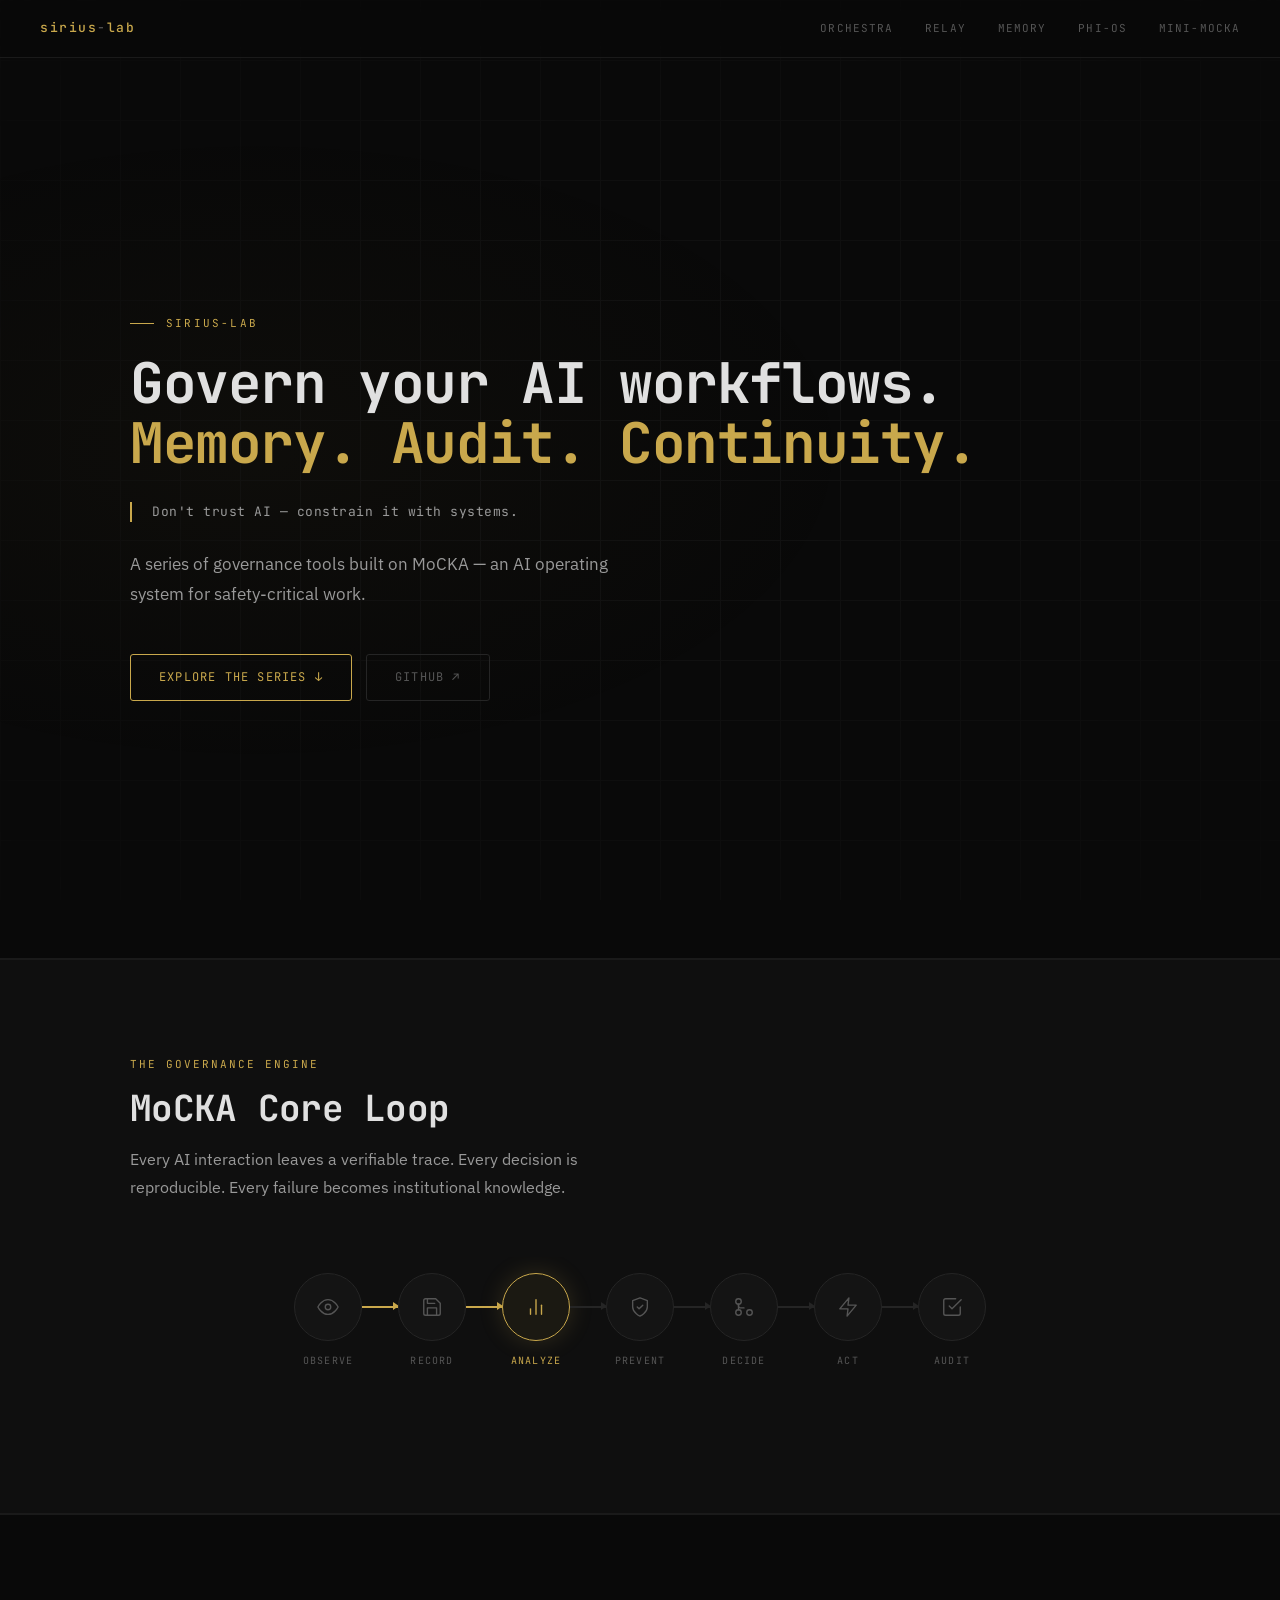
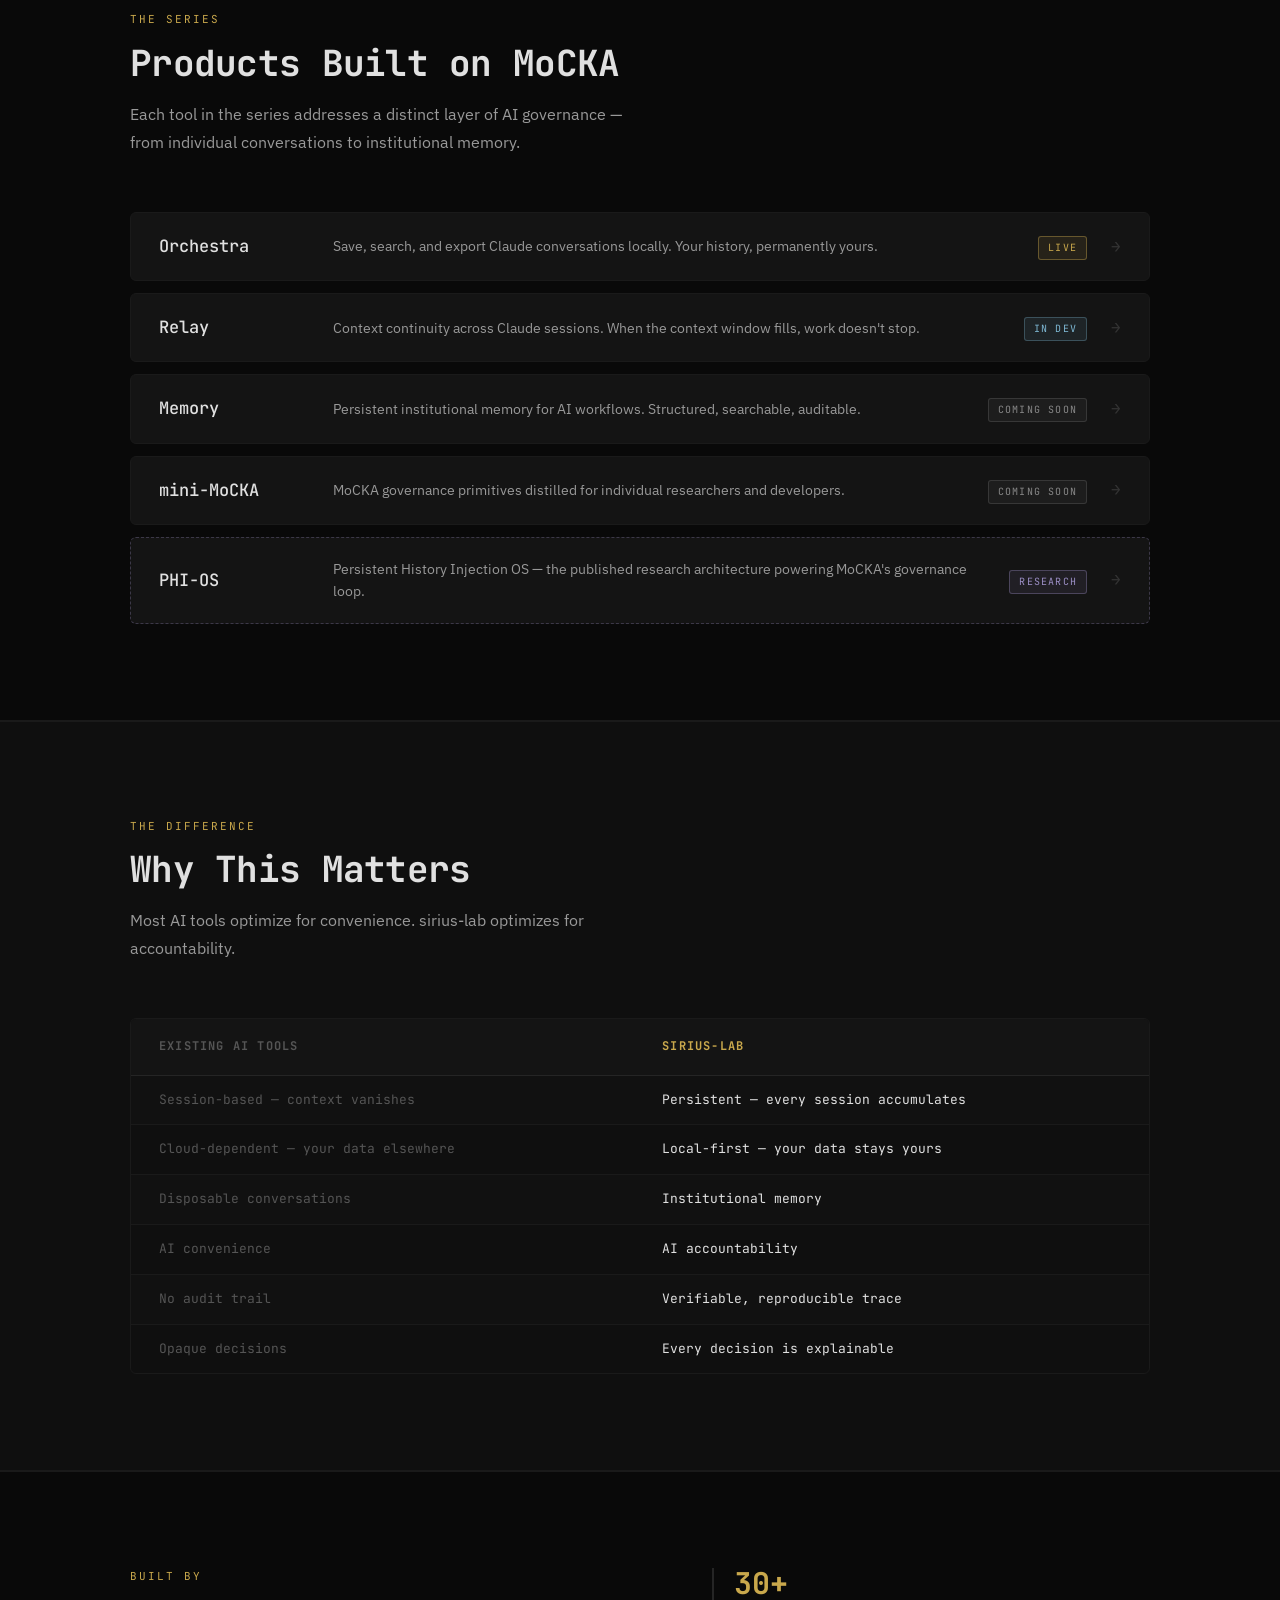
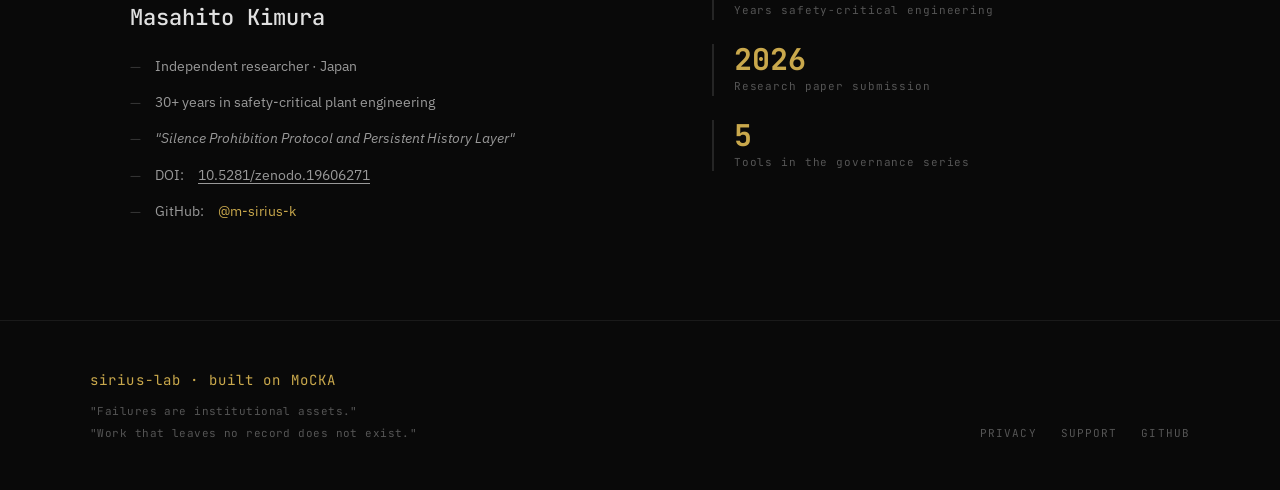
==== commit b4a8ab9d: "fix: remove AIES 2026 reference from public pages (double-anonymous review)" ====
--- a/index.html
+++ b/index.html
@@ -247,7 +247,7 @@
           <div class="fact">Independent researcher · Japan</div>
           <div class="fact">30+ years in safety-critical plant engineering</div>
           <div class="fact">
-            AIES 2026: <em>"Silence Prohibition Protocol and Persistent History Layer"</em>
+            <em>"Silence Prohibition Protocol and Persistent History Layer"</em>
           </div>
           <div class="fact">
             DOI: <a href="https://doi.org/10.5281/zenodo.19606271" target="_blank" rel="noopener" style="color:var(--text-2);text-decoration:underline;text-underline-offset:3px;">10.5281/zenodo.19606271</a>
@@ -264,7 +264,7 @@
         </div>
         <div class="stat">
           <div class="stat-value">2026</div>
-          <div class="stat-label">AIES paper submission</div>
+          <div class="stat-label">Research paper submission</div>
         </div>
         <div class="stat">
           <div class="stat-value">5</div>
